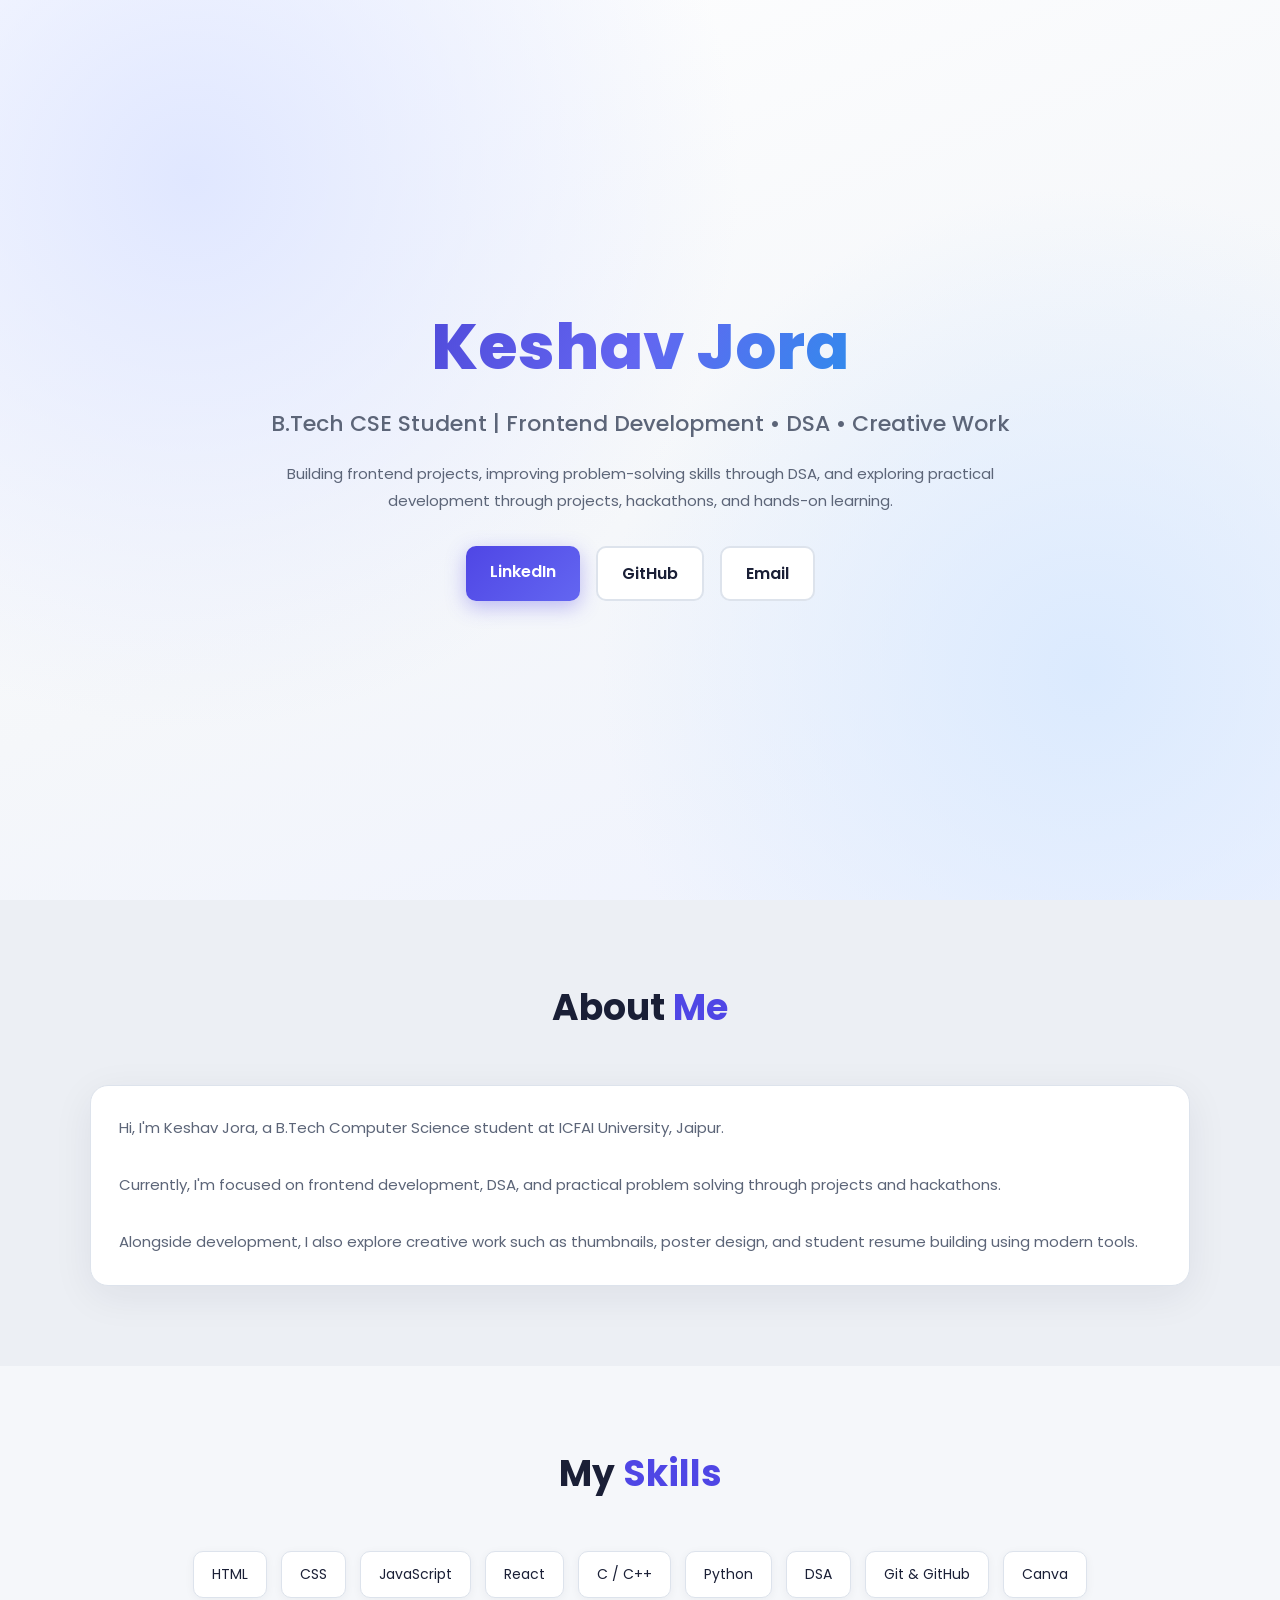
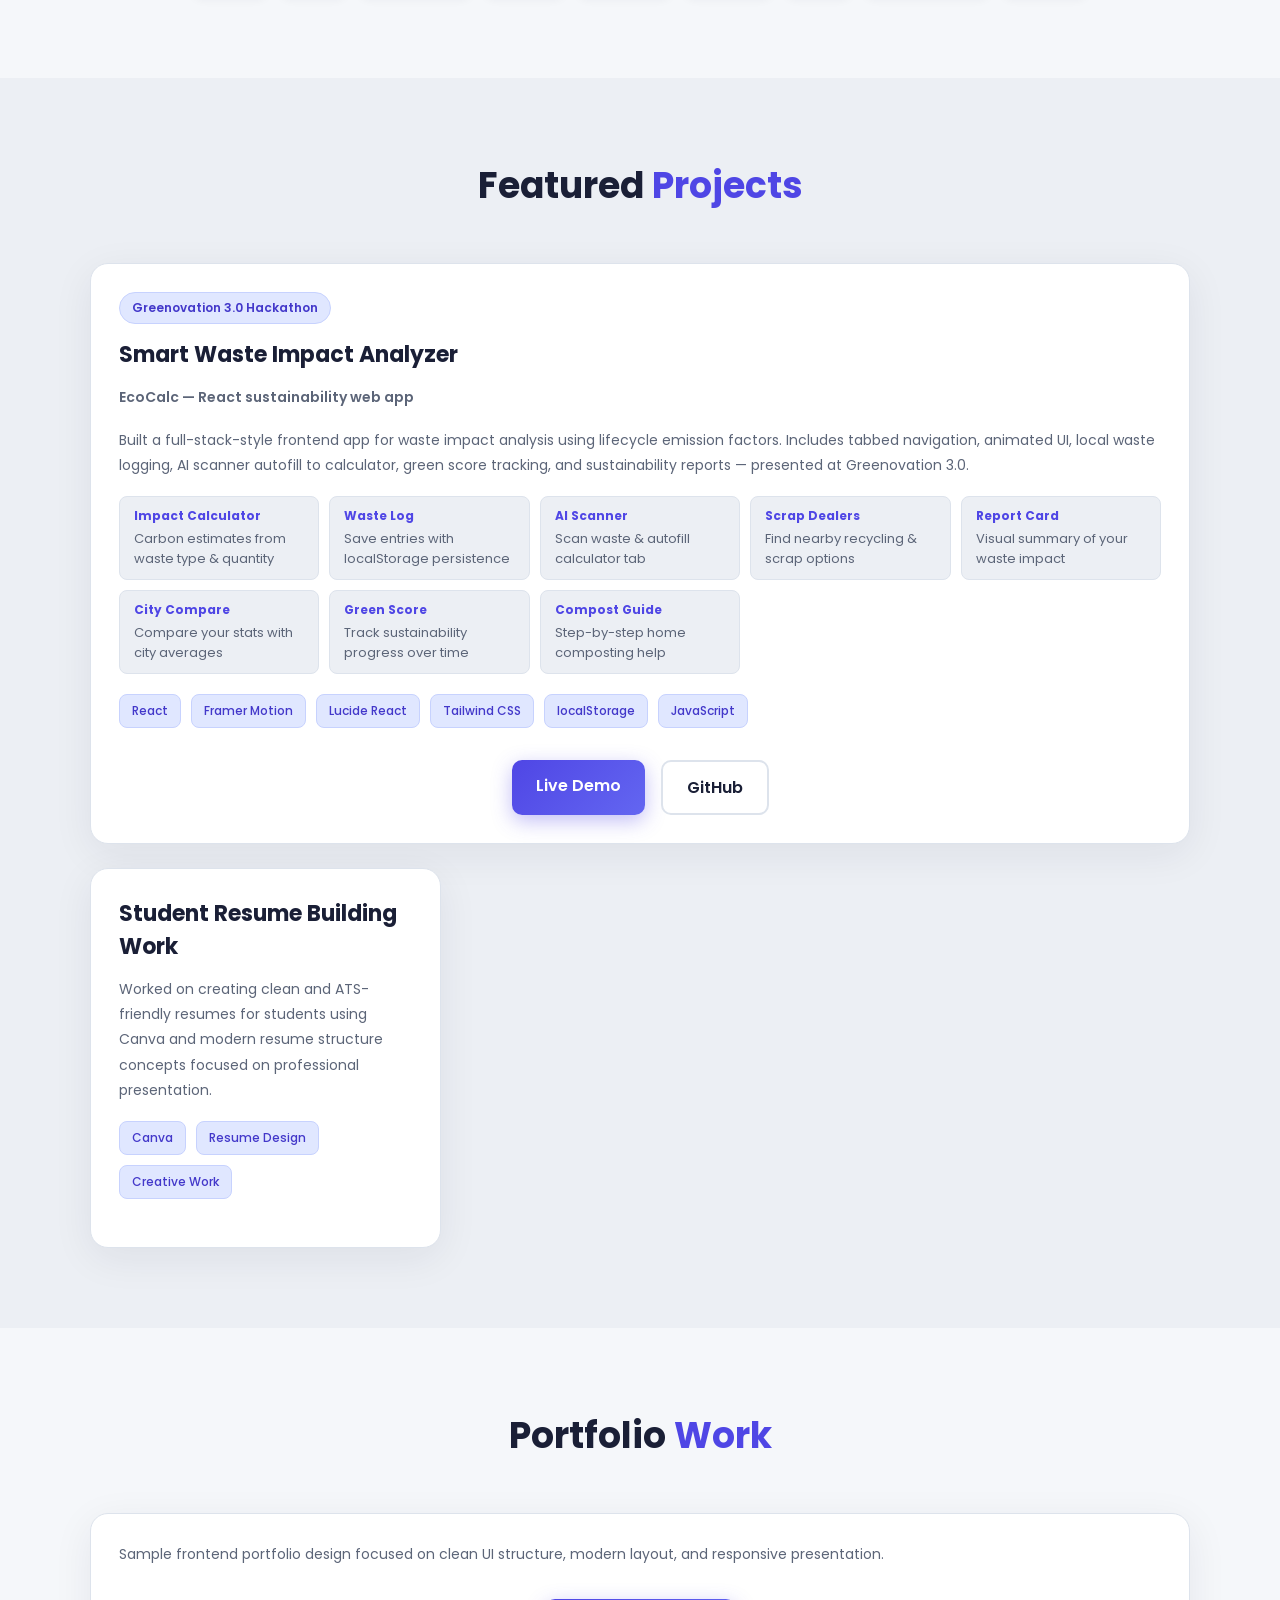
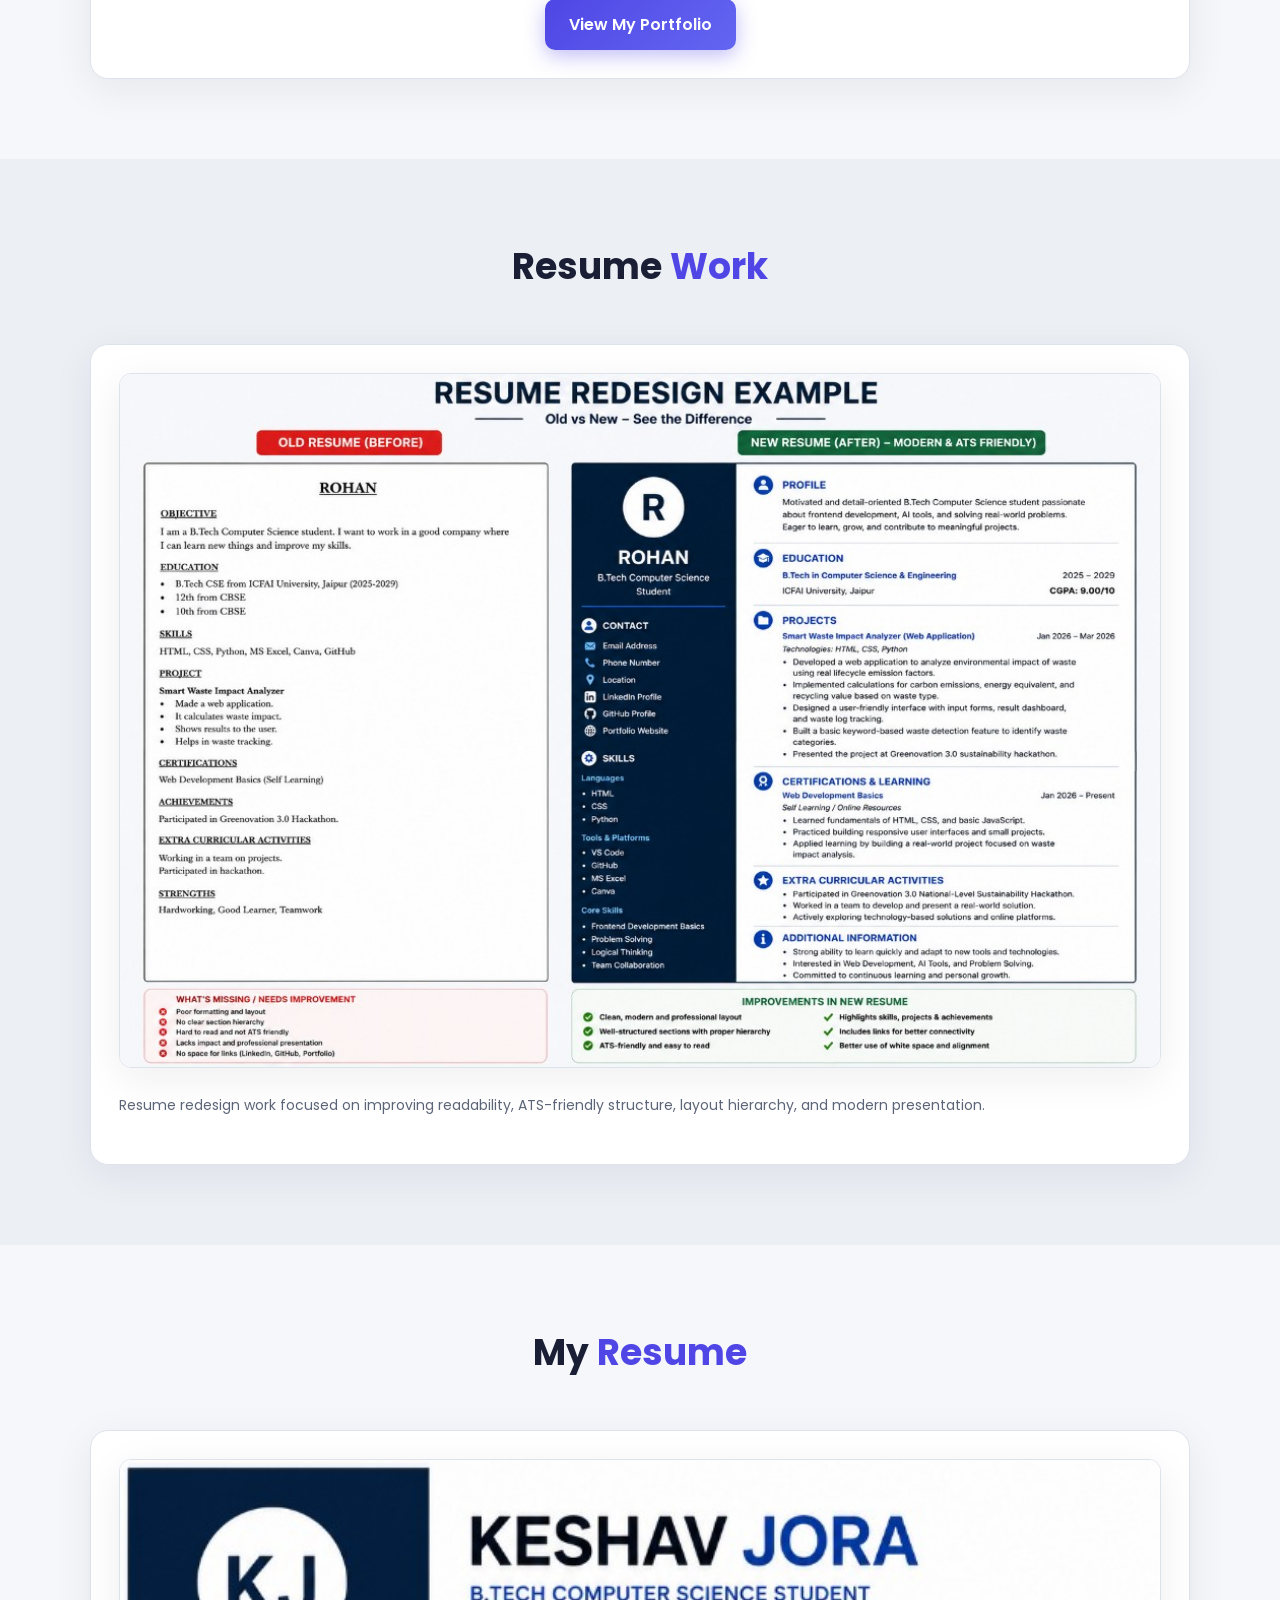
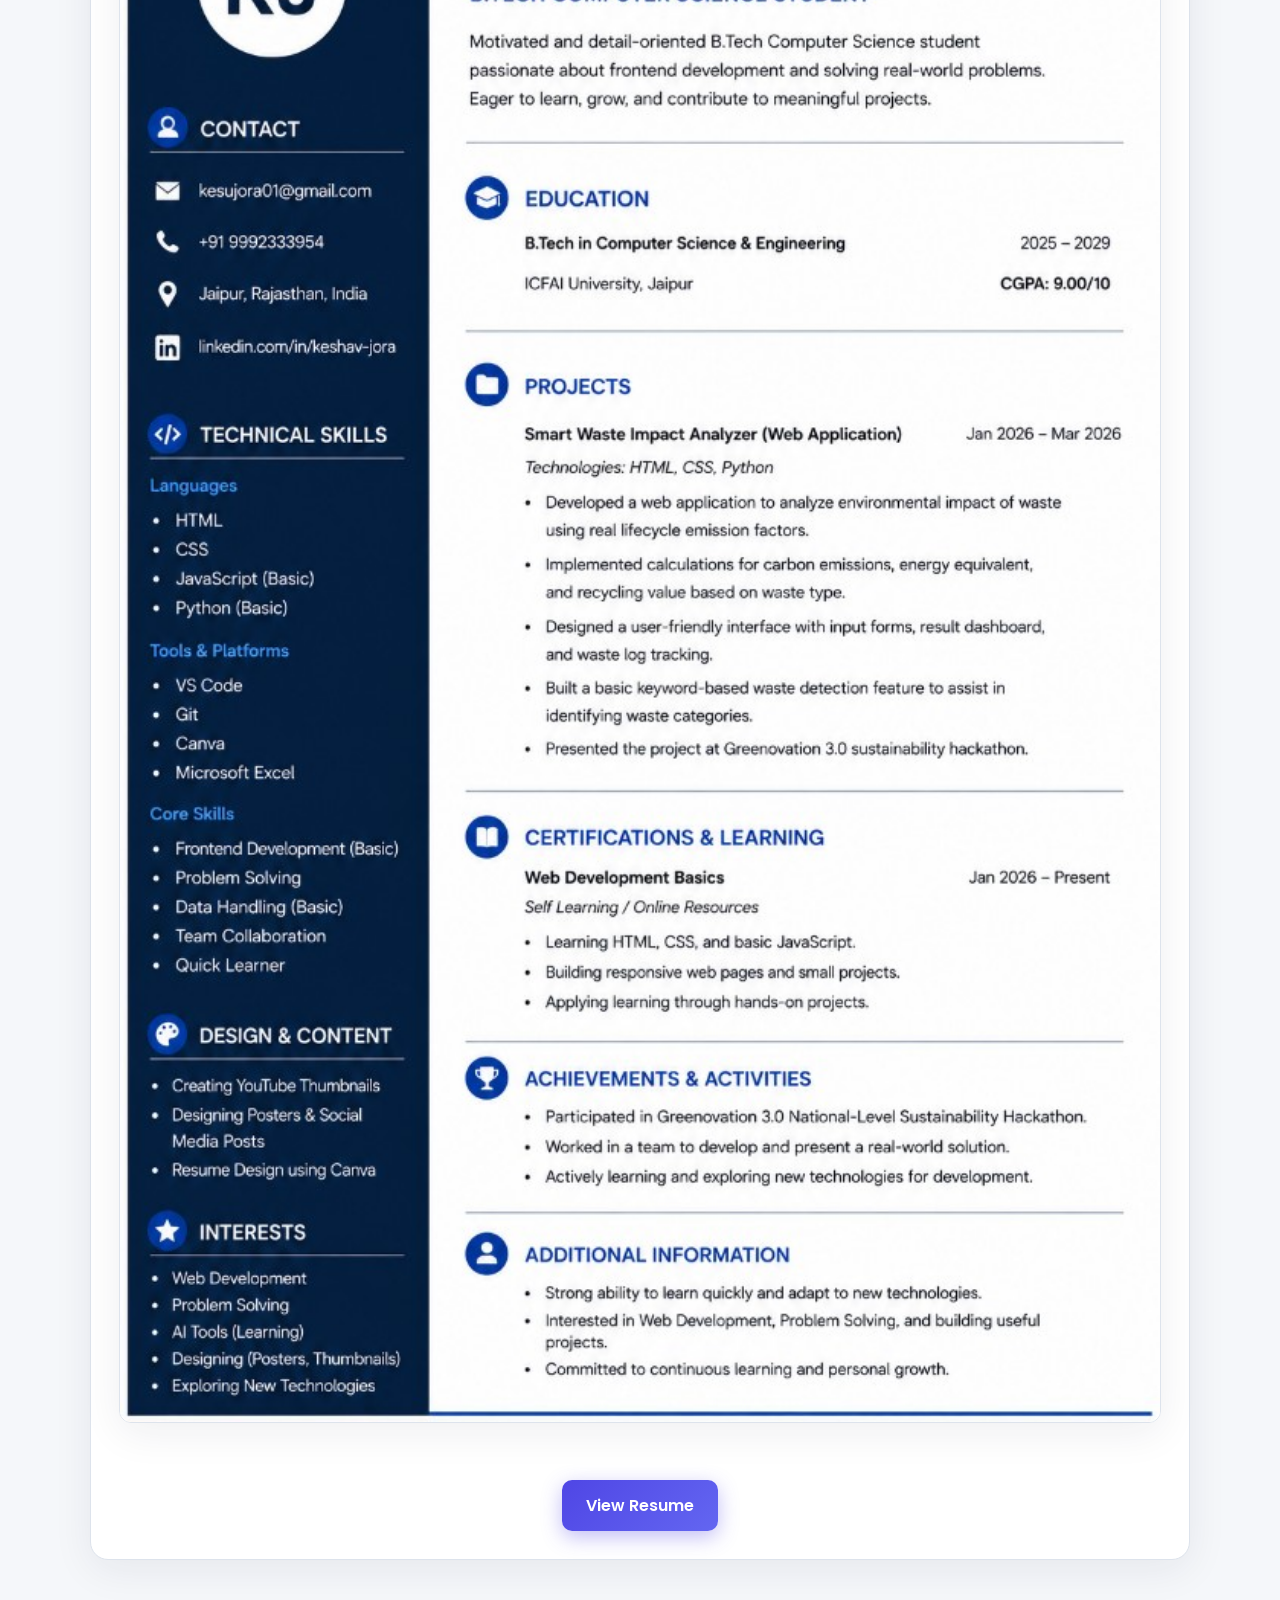
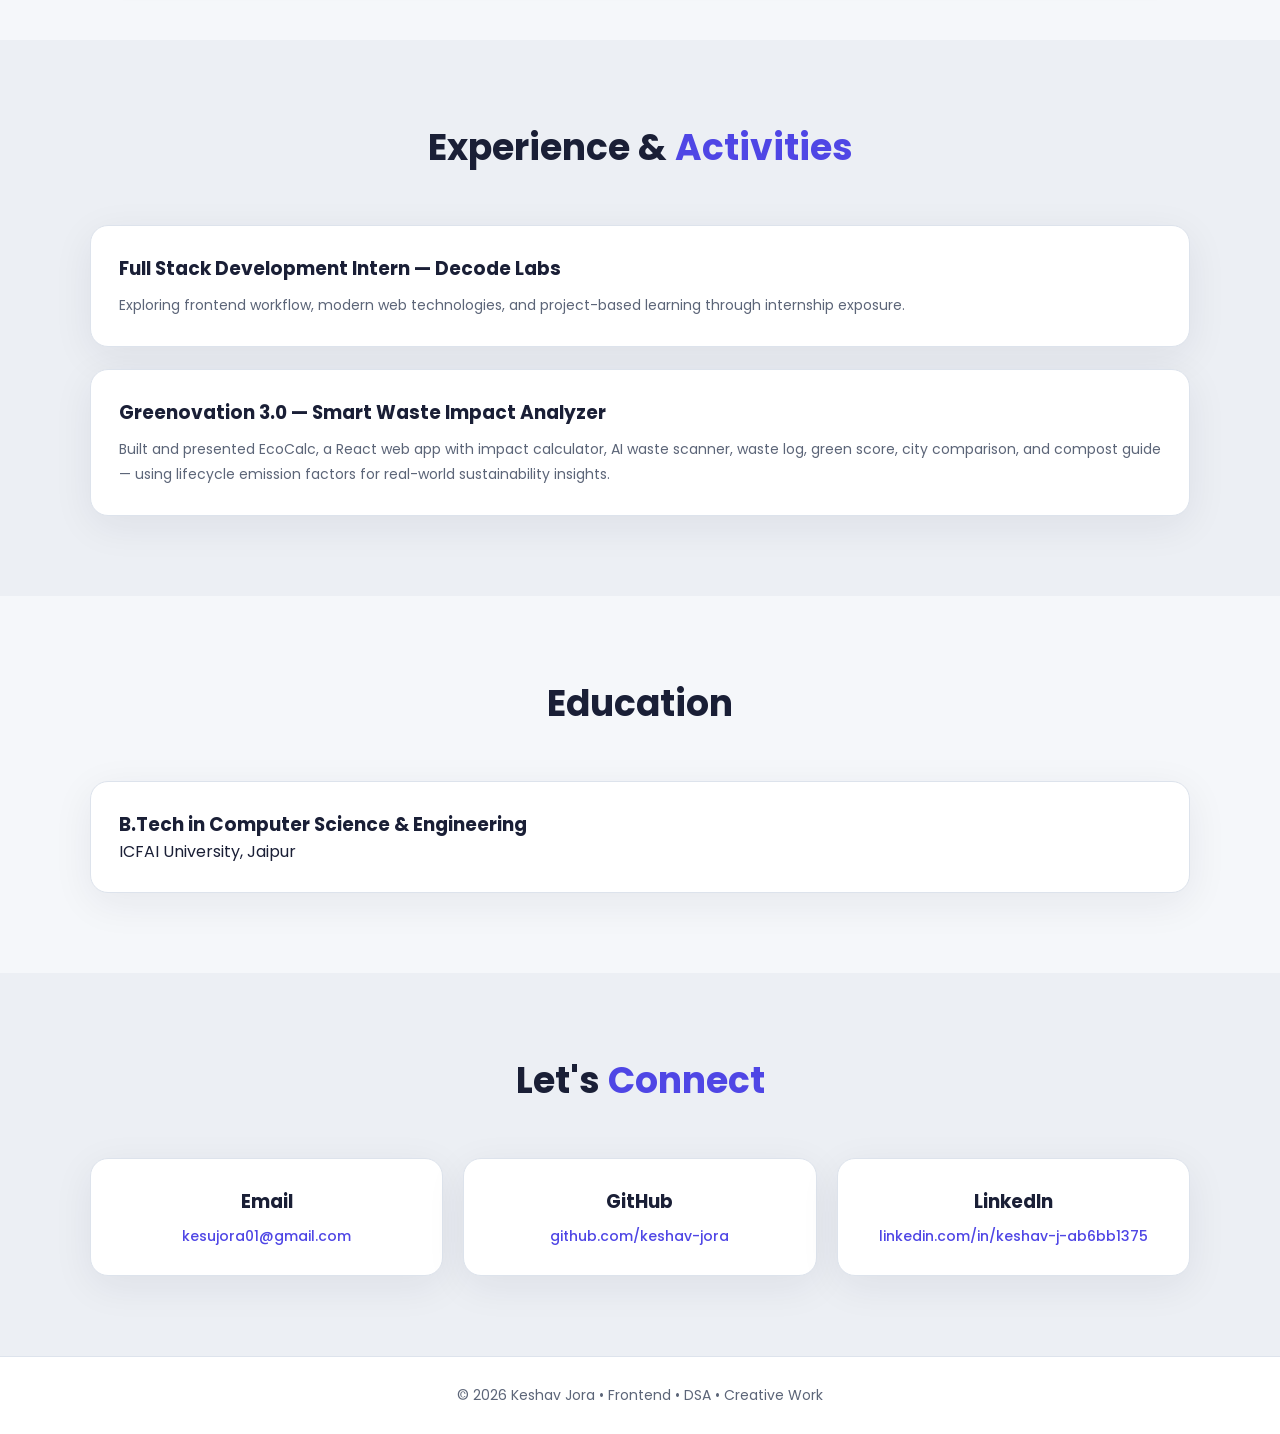
==== index.html @ 4ac7f682 "Rename portfolio.html to index.html" ====
<!DOCTYPE html>
<html lang="en">

<head>
  <meta charset="UTF-8" />
  <meta name="viewport" content="width=device-width, initial-scale=1.0" />

  <title>Keshav Jora | Portfolio</title>

  <link rel="preconnect" href="https://fonts.googleapis.com">
  <link href="https://fonts.googleapis.com/css2?family=Poppins:wght@300;400;500;600;700;800&display=swap"
    rel="stylesheet">

  <style>

    :root{
      --bg:#f5f7fa;
      --bg-alt:#eceff4;
      --white:#ffffff;
      --text:#1a1f36;
      --text-muted:#5c6578;
      --accent:#4f46e5;
      --accent-light:#6366f1;
      --accent-dark:#4338ca;
      --accent-soft:#e0e7ff;
      --highlight:#0ea5e9;
      --border:#dde3ec;
      --shadow:0 10px 40px rgba(26,31,54,0.07);
    }

    *{
      margin:0;
      padding:0;
      box-sizing:border-box;
      scroll-behavior:smooth;
    }

    body{
      font-family:"Poppins",sans-serif;
      background:var(--bg);
      color:var(--text);
      overflow-x:hidden;
    }

    a{
      text-decoration:none;
      color:inherit;
    }

    .container{
      width:90%;
      max-width:1100px;
      margin:auto;
    }

    section{
      padding:80px 0;
    }

    section:not(.hero):nth-of-type(even){
      background:var(--bg-alt);
    }

    .section-title{
      text-align:center;
      font-size:36px;
      margin-bottom:50px;
      font-weight:700;
      color:var(--text);
    }

    .section-title span{
      color:var(--accent);
    }

    /* HERO */

    .hero{
      min-height:100vh;
      display:flex;
      align-items:center;
      justify-content:center;
      text-align:center;
      padding:20px;
      position:relative;
      background:
      radial-gradient(circle at 15% 20%,#e0e7ff 0%,transparent 42%),
      radial-gradient(circle at 85% 75%,#dbeafe 0%,transparent 38%),
      linear-gradient(160deg,#ffffff 0%,#f5f7fa 55%,#eef2ff 100%);
    }

    .hero-content{
      position:relative;
      z-index:1;
    }

    .hero h1{
      font-size:64px;
      font-weight:800;
      margin-bottom:12px;
      background:linear-gradient(120deg,var(--accent-dark),var(--accent-light),var(--highlight));
      -webkit-background-clip:text;
      background-clip:text;
      -webkit-text-fill-color:transparent;
    }

    .hero h2{
      font-size:22px;
      color:var(--text-muted);
      font-weight:500;
      margin-bottom:18px;
      line-height:1.6;
    }

    .hero p{
      max-width:720px;
      margin:auto;
      line-height:1.8;
      color:var(--text-muted);
      font-size:15px;
    }

    /* BUTTONS */

    .buttons{
      margin-top:32px;
      display:flex;
      justify-content:center;
      flex-wrap:wrap;
      gap:16px;
    }

    .btn{
      padding:13px 24px;
      border-radius:10px;
      font-weight:600;
      transition:0.3s;
      display:inline-block;
      cursor:pointer;
      position:relative;
      z-index:2;
    }

    .btn-primary{
      background:linear-gradient(135deg,var(--accent),var(--accent-light));
      color:white;
      box-shadow:0 6px 20px rgba(79,70,229,0.35);
    }

    .btn-primary:hover{
      background:linear-gradient(135deg,var(--accent-dark),var(--accent));
      transform:translateY(-4px);
    }

    .btn-secondary{
      border:2px solid var(--border);
      background:var(--white);
      color:var(--text);
    }

    .btn-secondary:hover{
      border-color:var(--accent);
      color:var(--accent);
      transform:translateY(-4px);
    }

    /* CARD */

    .card{
      background:var(--white);
      border:1px solid var(--border);
      border-radius:18px;
      padding:28px;
      transition:0.3s;
      box-shadow:var(--shadow);
    }

    .card:hover{
      transform:translateY(-5px);
      border-color:var(--accent-soft);
      box-shadow:0 16px 48px rgba(79,70,229,0.12);
    }

    /* ABOUT */

    .about-text{
      line-height:1.9;
      color:var(--text-muted);
      font-size:15px;
    }

    /* SKILLS */

    .skills-grid{
      display:flex;
      flex-wrap:wrap;
      gap:14px;
      justify-content:center;
    }

    .skill{
      background:var(--white);
      padding:12px 18px;
      border-radius:10px;
      font-size:14px;
      transition:0.3s;
      border:1px solid var(--border);
      color:var(--text);
      box-shadow:0 2px 10px rgba(26,31,54,0.05);
    }

    .skill:hover{
      border-color:var(--accent);
      color:var(--accent-dark);
      transform:translateY(-3px);
    }

    /* PROJECTS */

    .projects-grid{
      display:grid;
      grid-template-columns:repeat(auto-fit,minmax(320px,1fr));
      gap:24px;
    }

    .project-card h3{
      font-size:22px;
      margin-bottom:14px;
      color:var(--text);
    }

    .project-card p{
      line-height:1.8;
      color:var(--text-muted);
      font-size:14px;
      margin-bottom:18px;
    }

    .tech-stack{
      display:flex;
      flex-wrap:wrap;
      gap:10px;
      margin-bottom:20px;
    }

    .tech{
      background:var(--accent-soft);
      border:1px solid #c7d2fe;
      color:var(--accent-dark);
      padding:7px 12px;
      border-radius:8px;
      font-size:12px;
      font-weight:500;
    }

    .preview-image{
      width:100%;
      border-radius:12px;
      margin-bottom:18px;
      border:1px solid var(--border);
      box-shadow:var(--shadow);
    }

    .featured-project{
      grid-column:1 / -1;
    }

    .project-badge{
      display:inline-block;
      background:var(--accent-soft);
      color:var(--accent-dark);
      font-size:12px;
      font-weight:600;
      padding:6px 12px;
      border-radius:999px;
      margin-bottom:14px;
      border:1px solid #c7d2fe;
    }

    .project-subtitle{
      color:var(--highlight);
      font-size:14px;
      font-weight:600;
      margin-bottom:12px;
    }

    .feature-list{
      display:grid;
      grid-template-columns:repeat(auto-fit,minmax(200px,1fr));
      gap:10px;
      margin-bottom:20px;
    }

    .feature-item{
      background:var(--bg-alt);
      border:1px solid var(--border);
      padding:10px 14px;
      border-radius:8px;
      font-size:13px;
      color:var(--text-muted);
    }

    .feature-item strong{
      color:var(--accent);
      display:block;
      margin-bottom:4px;
      font-size:12px;
    }

    /* EXPERIENCE */

    .timeline{
      display:grid;
      gap:22px;
    }

    .timeline h3{
      margin-bottom:10px;
      color:var(--text);
    }

    .timeline p{
      color:var(--text-muted);
      line-height:1.8;
      font-size:14px;
    }

    /* CONTACT */

    .contact-grid{
      display:grid;
      grid-template-columns:repeat(auto-fit,minmax(250px,1fr));
      gap:20px;
    }

    .contact-card{
      text-align:center;
      display:block;
      transition:0.3s;
    }

    .contact-card:hover{
      border-color:var(--accent);
    }

    .contact-card h3{
      margin-bottom:10px;
      color:var(--text);
    }

    .contact-card p{
      color:var(--accent);
      font-size:14px;
      font-weight:500;
    }

    /* FOOTER */

    footer{
      text-align:center;
      padding:28px 20px;
      border-top:1px solid var(--border);
      background:var(--white);
      color:var(--text-muted);
      font-size:14px;
    }

    /* RESPONSIVE */

    @media(max-width:768px){

      .hero h1{
        font-size:42px;
      }

      .hero h2{
        font-size:18px;
      }

      .section-title{
        font-size:30px;
      }

    }

  </style>

</head>

<body>

  <!-- HERO -->

  <section class="hero">

    <div class="hero-content">

      <h1>Keshav Jora</h1>

      <h2>
        B.Tech CSE Student | Frontend Development • DSA • Creative Work
      </h2>

      <p>
        Building frontend projects, improving problem-solving skills through DSA,
        and exploring practical development through projects, hackathons, and hands-on learning.
      </p>

      <div class="buttons">

        <a href="https://www.linkedin.com/in/keshav-j-ab6bb1375"
          target="_blank"
          rel="noopener noreferrer"
          class="btn btn-primary">
          LinkedIn
        </a>

        <a href="https://github.com/keshav-jora"
          target="_blank"
          rel="noopener noreferrer"
          class="btn btn-secondary">
          GitHub
        </a>

        <a href="mailto:kesujora01@gmail.com"
          class="btn btn-secondary">
          Email
        </a>

      </div>

    </div>

  </section>

  <!-- ABOUT -->

  <section>

    <div class="container">

      <h2 class="section-title">
        About <span>Me</span>
      </h2>

      <div class="card about-text">

        <p>
          Hi, I'm Keshav Jora, a B.Tech Computer Science student at ICFAI University, Jaipur.
        </p>

        <br>

        <p>
          Currently, I'm focused on frontend development, DSA, and practical problem solving through projects and hackathons.
        </p>

        <br>

        <p>
          Alongside development, I also explore creative work such as thumbnails, poster design,
          and student resume building using modern tools.
        </p>

      </div>

    </div>

  </section>

  <!-- SKILLS -->

  <section>

    <div class="container">

      <h2 class="section-title">
        My <span>Skills</span>
      </h2>

      <div class="skills-grid">

        <div class="skill">HTML</div>
        <div class="skill">CSS</div>
        <div class="skill">JavaScript</div>
        <div class="skill">React</div>
        <div class="skill">C / C++</div>
        <div class="skill">Python</div>
        <div class="skill">DSA</div>
        <div class="skill">Git & GitHub</div>
        <div class="skill">Canva</div>

      </div>

    </div>

  </section>

  <!-- PROJECTS -->

  <section>

    <div class="container">

      <h2 class="section-title">
        Featured <span>Projects</span>
      </h2>

      <div class="projects-grid">

        <div class="card project-card featured-project">

          <span class="project-badge">Greenovation 3.0 Hackathon</span>

          <h3>Smart Waste Impact Analyzer</h3>

          <p class="project-subtitle">EcoCalc — React sustainability web app</p>

          <p>
            Built a full-stack-style frontend app for waste impact analysis using lifecycle emission factors.
            Includes tabbed navigation, animated UI, local waste logging, AI scanner autofill to calculator,
            green score tracking, and sustainability reports — presented at Greenovation 3.0.
          </p>

          <div class="feature-list">

            <div class="feature-item">
              <strong>Impact Calculator</strong>
              Carbon estimates from waste type &amp; quantity
            </div>

            <div class="feature-item">
              <strong>Waste Log</strong>
              Save entries with localStorage persistence
            </div>

            <div class="feature-item">
              <strong>AI Scanner</strong>
              Scan waste &amp; autofill calculator tab
            </div>

            <div class="feature-item">
              <strong>Scrap Dealers</strong>
              Find nearby recycling &amp; scrap options
            </div>

            <div class="feature-item">
              <strong>Report Card</strong>
              Visual summary of your waste impact
            </div>

            <div class="feature-item">
              <strong>City Compare</strong>
              Compare your stats with city averages
            </div>

            <div class="feature-item">
              <strong>Green Score</strong>
              Track sustainability progress over time
            </div>

            <div class="feature-item">
              <strong>Compost Guide</strong>
              Step-by-step home composting help
            </div>

          </div>

          <div class="tech-stack">

            <div class="tech">React</div>
            <div class="tech">Framer Motion</div>
            <div class="tech">Lucide React</div>
            <div class="tech">Tailwind CSS</div>
            <div class="tech">localStorage</div>
            <div class="tech">JavaScript</div>

          </div>

          <div class="buttons">

            <a href="#"
              class="btn btn-primary">
              Live Demo
            </a>

            <a href="https://github.com/keshav-jora"
              target="_blank"
              rel="noopener noreferrer"
              class="btn btn-secondary">
              GitHub
            </a>

          </div>

        </div>

        <div class="card project-card">

          <h3>Student Resume Building Work</h3>

          <p>
            Worked on creating clean and ATS-friendly resumes for students using Canva
            and modern resume structure concepts focused on professional presentation.
          </p>

          <div class="tech-stack">

            <div class="tech">Canva</div>
            <div class="tech">Resume Design</div>
            <div class="tech">Creative Work</div>

          </div>

        </div>

      </div>

    </div>

  </section>

  <!-- PORTFOLIO WORK -->

  <section>

    <div class="container">

      <h2 class="section-title">
        Portfolio <span>Work</span>
      </h2>

      <div class="card project-card">

        <p>
          Sample frontend portfolio design focused on clean UI structure,
          modern layout, and responsive presentation.
        </p>

        <div class="buttons">

          <a href="https://keshav-jora.github.io/portfolio/"
            target="_blank"
            rel="noopener noreferrer"
            class="btn btn-primary">
            View My Portfolio
          </a>

        </div>

      </div>

    </div>

  </section>

  <!-- RESUME WORK -->

  <section>

    <div class="container">

      <h2 class="section-title">
        Resume <span>Work</span>
      </h2>

      <div class="card project-card">

        <img src="resume_11.png"
          alt="Resume redesign sample"
          class="preview-image">

        <p>
          Resume redesign work focused on improving readability,
          ATS-friendly structure, layout hierarchy, and modern presentation.
        </p>

      </div>

    </div>

  </section>

  <!-- MY RESUME -->

  <section>

    <div class="container">

      <h2 class="section-title">
        My <span>Resume</span>
      </h2>

      <div class="card project-card">

        <img src="resume_52.png"
          alt="Keshav Jora Resume"
          class="preview-image">

        <div class="buttons">

          <a href="resume_52.png"
            target="_blank"
            rel="noopener noreferrer"
            class="btn btn-primary">
            View Resume
          </a>

        </div>

      </div>

    </div>

  </section>

  <!-- EXPERIENCE -->

  <section>

    <div class="container">

      <h2 class="section-title">
        Experience & <span>Activities</span>
      </h2>

      <div class="timeline">

        <div class="card">

          <h3>Full Stack Development Intern — Decode Labs</h3>

          <p>
            Exploring frontend workflow, modern web technologies,
            and project-based learning through internship exposure.
          </p>

        </div>

        <div class="card">

          <h3>Greenovation 3.0 — Smart Waste Impact Analyzer</h3>

          <p>
            Built and presented EcoCalc, a React web app with impact calculator, AI waste scanner,
            waste log, green score, city comparison, and compost guide — using lifecycle emission factors
            for real-world sustainability insights.
          </p>

        </div>

      </div>

    </div>

  </section>

  <!-- EDUCATION -->

  <section>

    <div class="container">

      <h2 class="section-title">
        Education
      </h2>

      <div class="card">

        <h3>B.Tech in Computer Science & Engineering</h3>

        <p>
          ICFAI University, Jaipur
        </p>

      </div>

    </div>

  </section>

  <!-- CONTACT -->

  <section>

    <div class="container">

      <h2 class="section-title">
        Let's <span>Connect</span>
      </h2>

      <div class="contact-grid">

        <a href="mailto:kesujora01@gmail.com"
          class="card contact-card">

          <h3>Email</h3>

          <p>
            kesujora01@gmail.com
          </p>

        </a>

        <a href="https://github.com/keshav-jora"
          target="_blank"
          rel="noopener noreferrer"
          class="card contact-card">

          <h3>GitHub</h3>

          <p>
            github.com/keshav-jora
          </p>

        </a>

        <a href="https://www.linkedin.com/in/keshav-j-ab6bb1375"
          target="_blank"
          rel="noopener noreferrer"
          class="card contact-card">

          <h3>LinkedIn</h3>

          <p>
            linkedin.com/in/keshav-j-ab6bb1375
          </p>

        </a>

      </div>

    </div>

  </section>

  <!-- FOOTER -->

  <footer>
    © 2026 Keshav Jora • Frontend • DSA • Creative Work
  </footer>

</body>

</html>
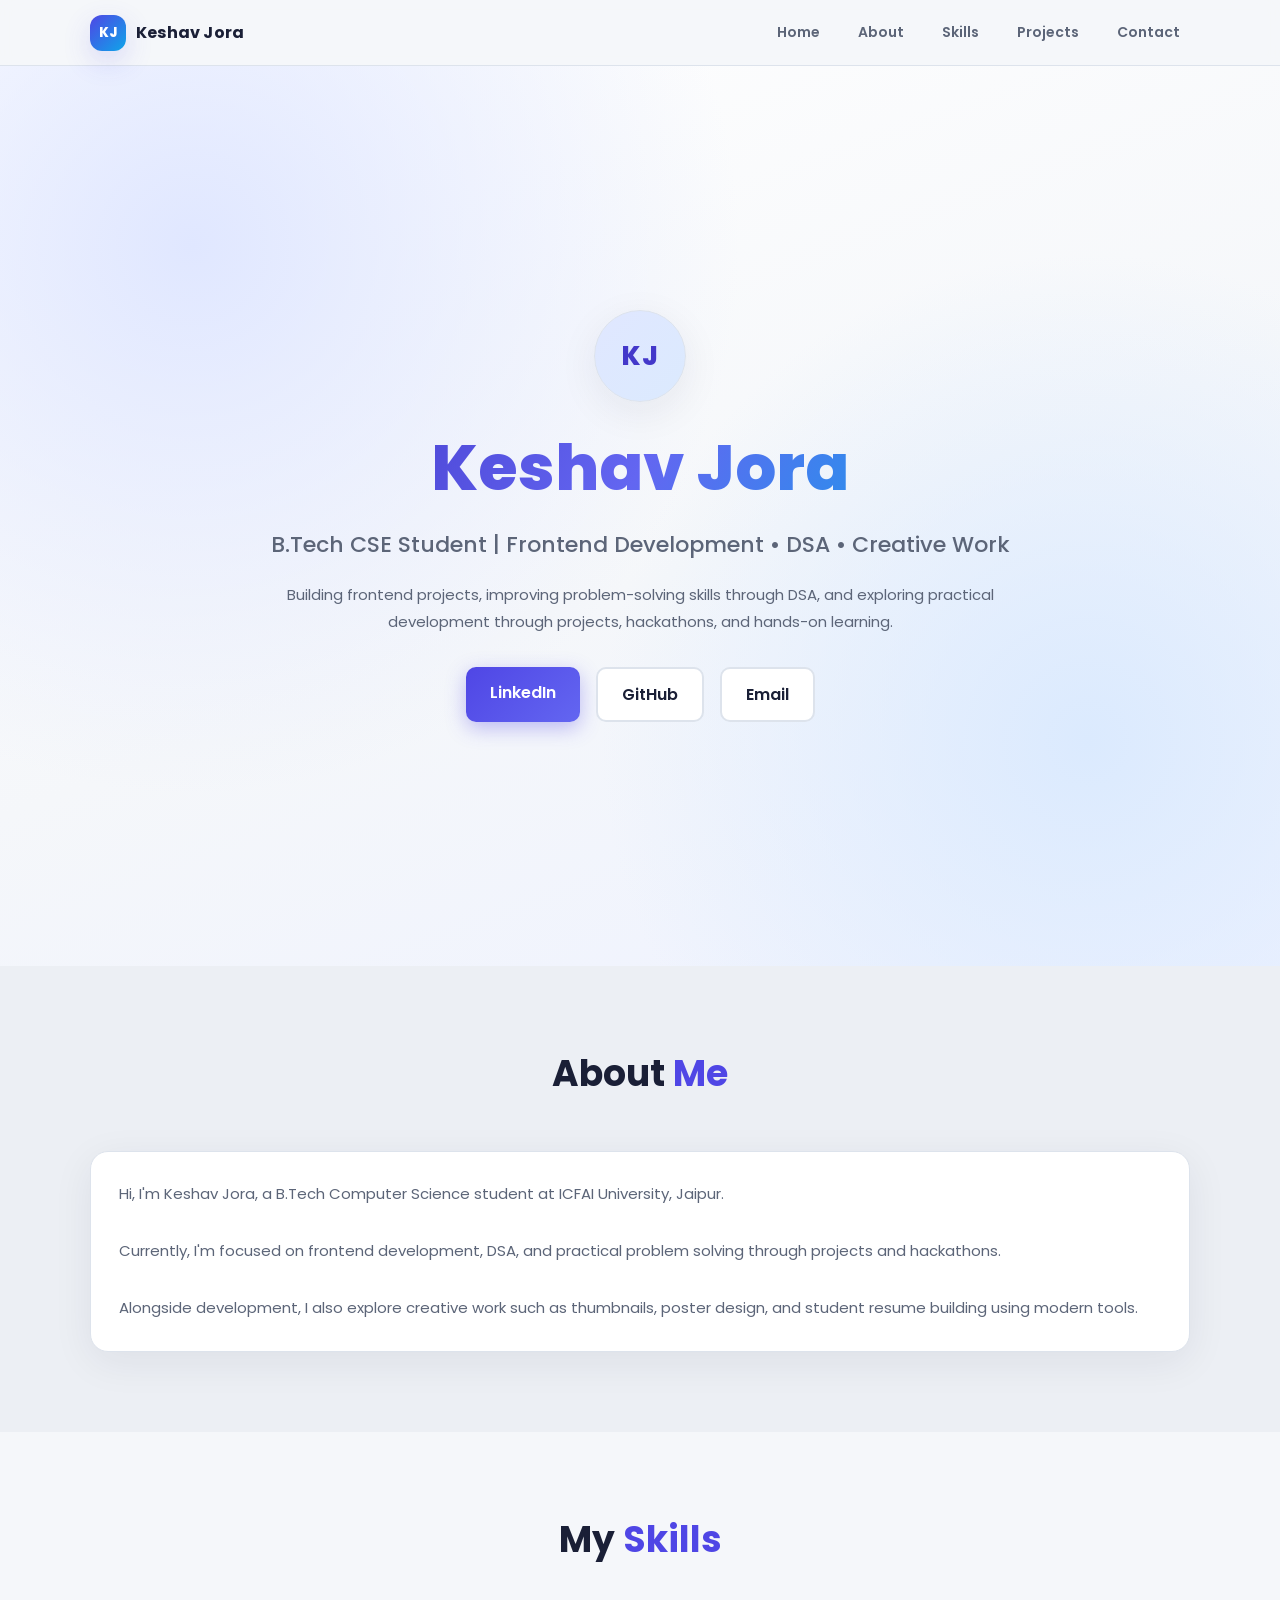
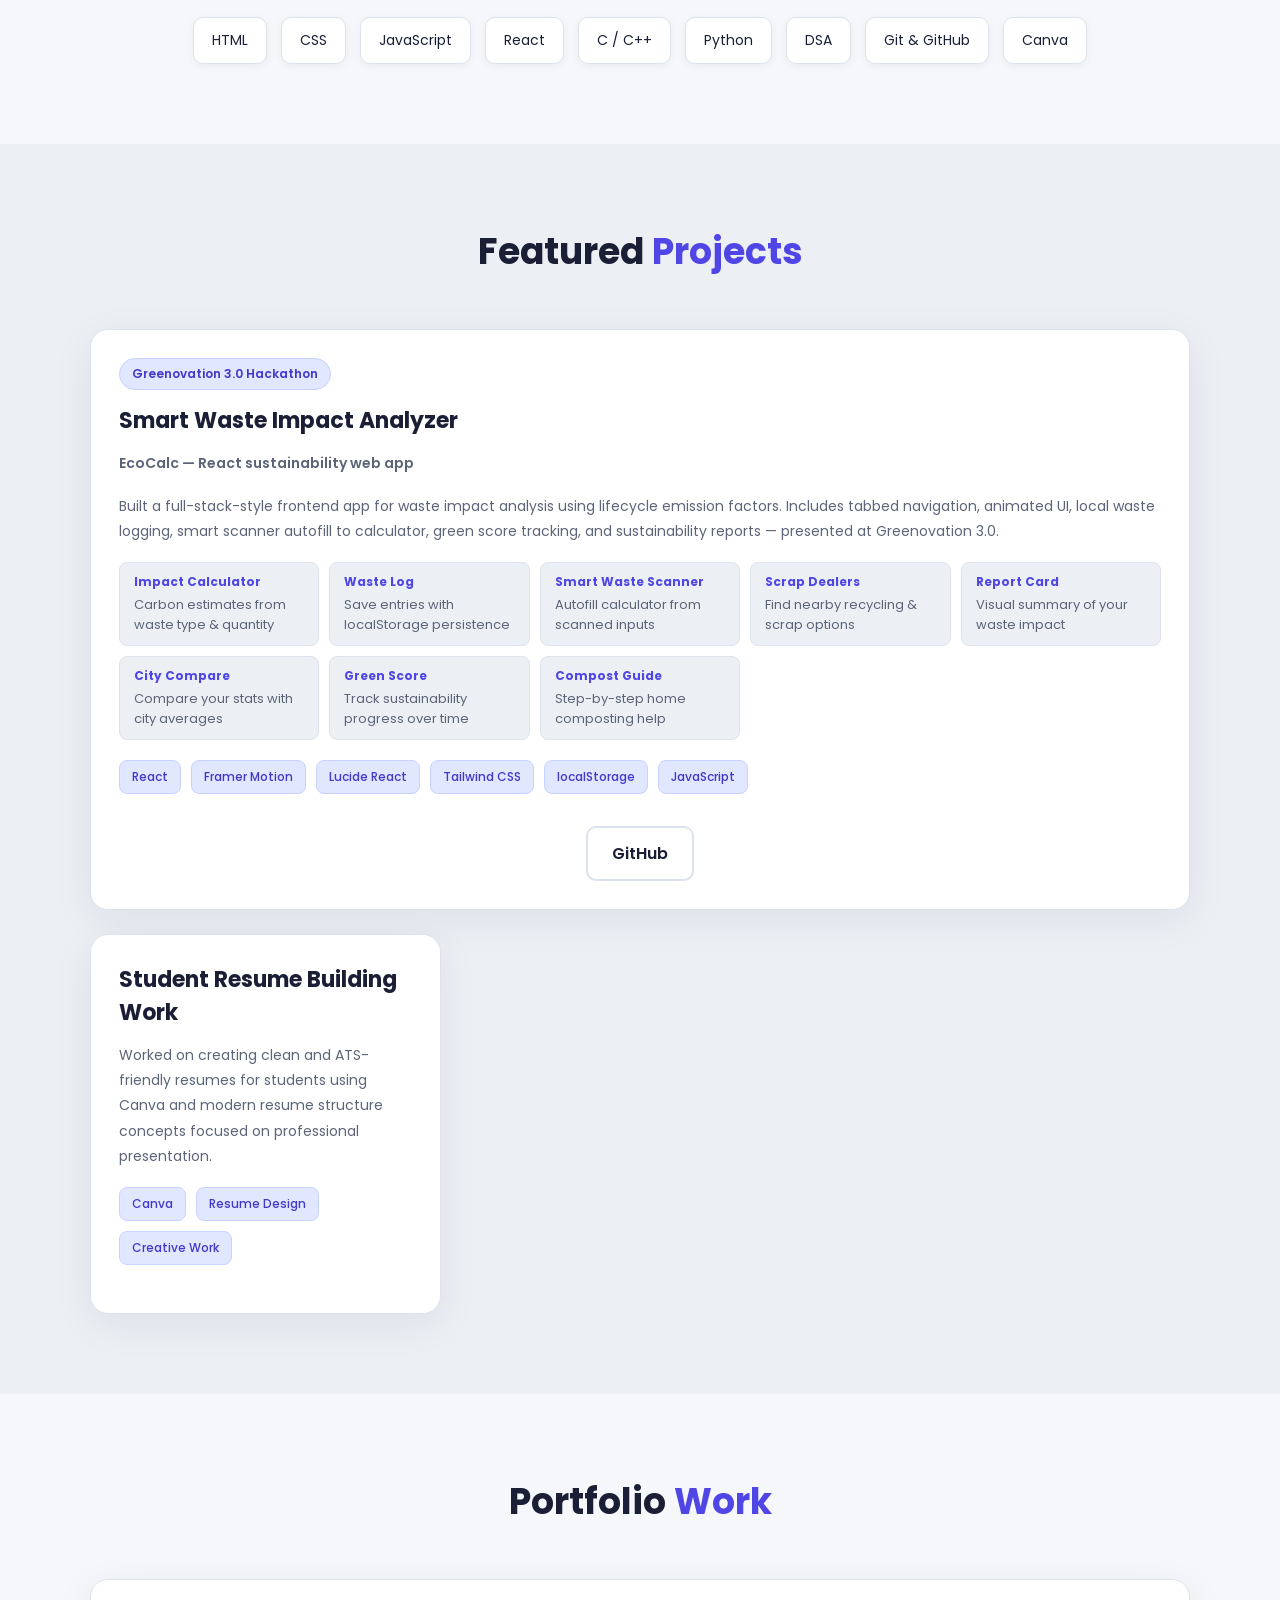
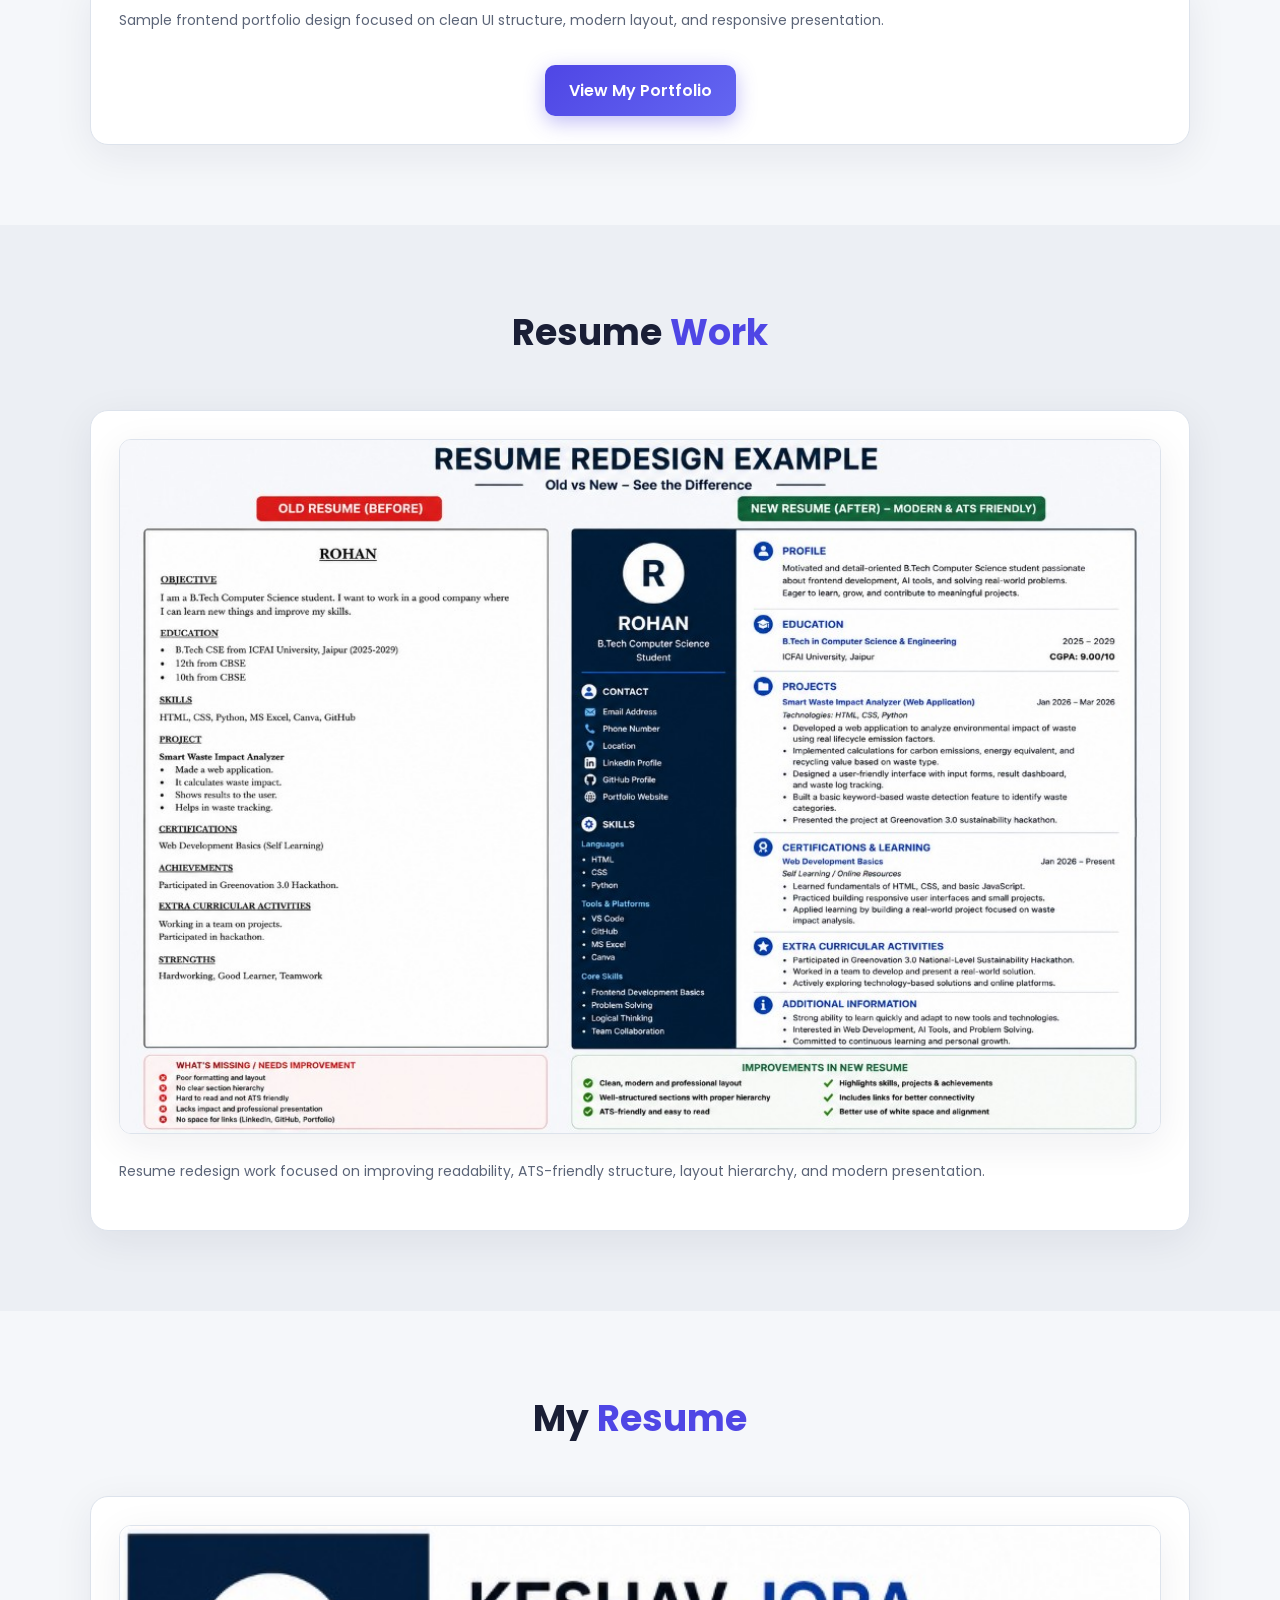
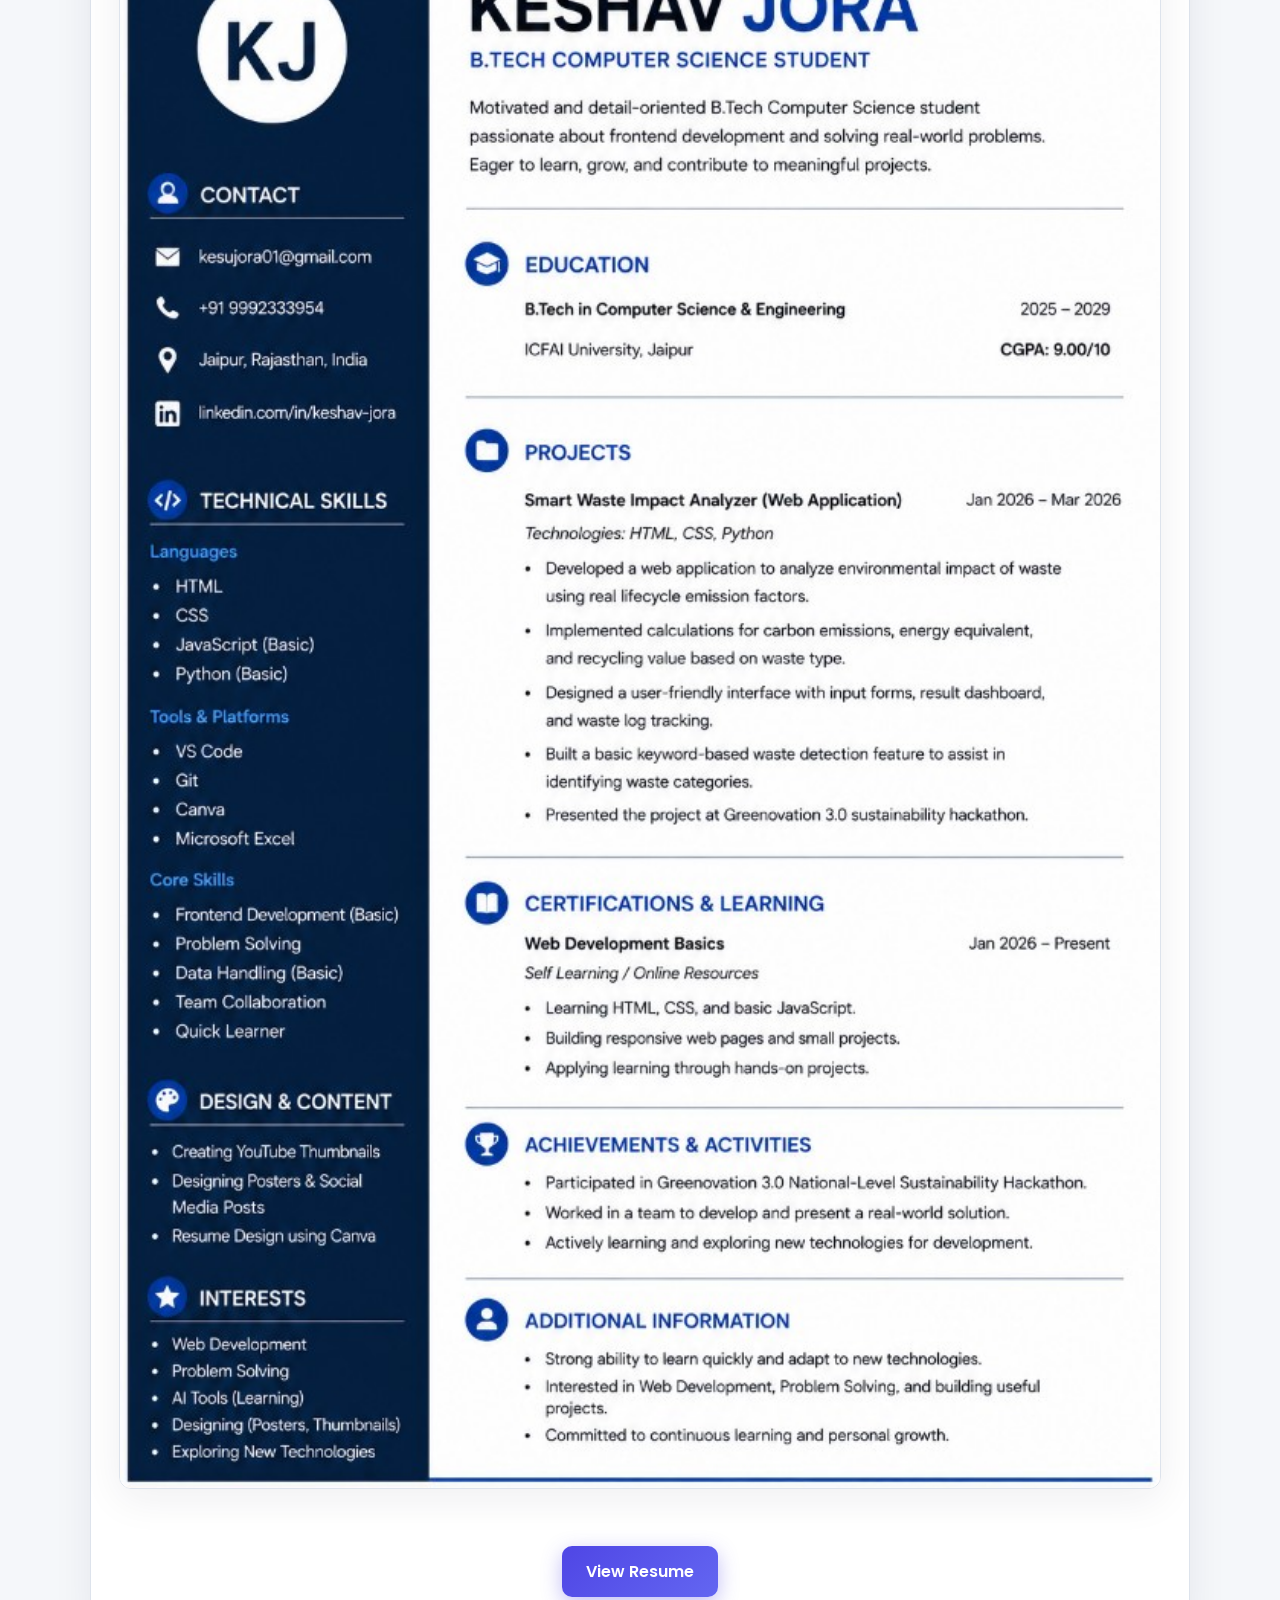
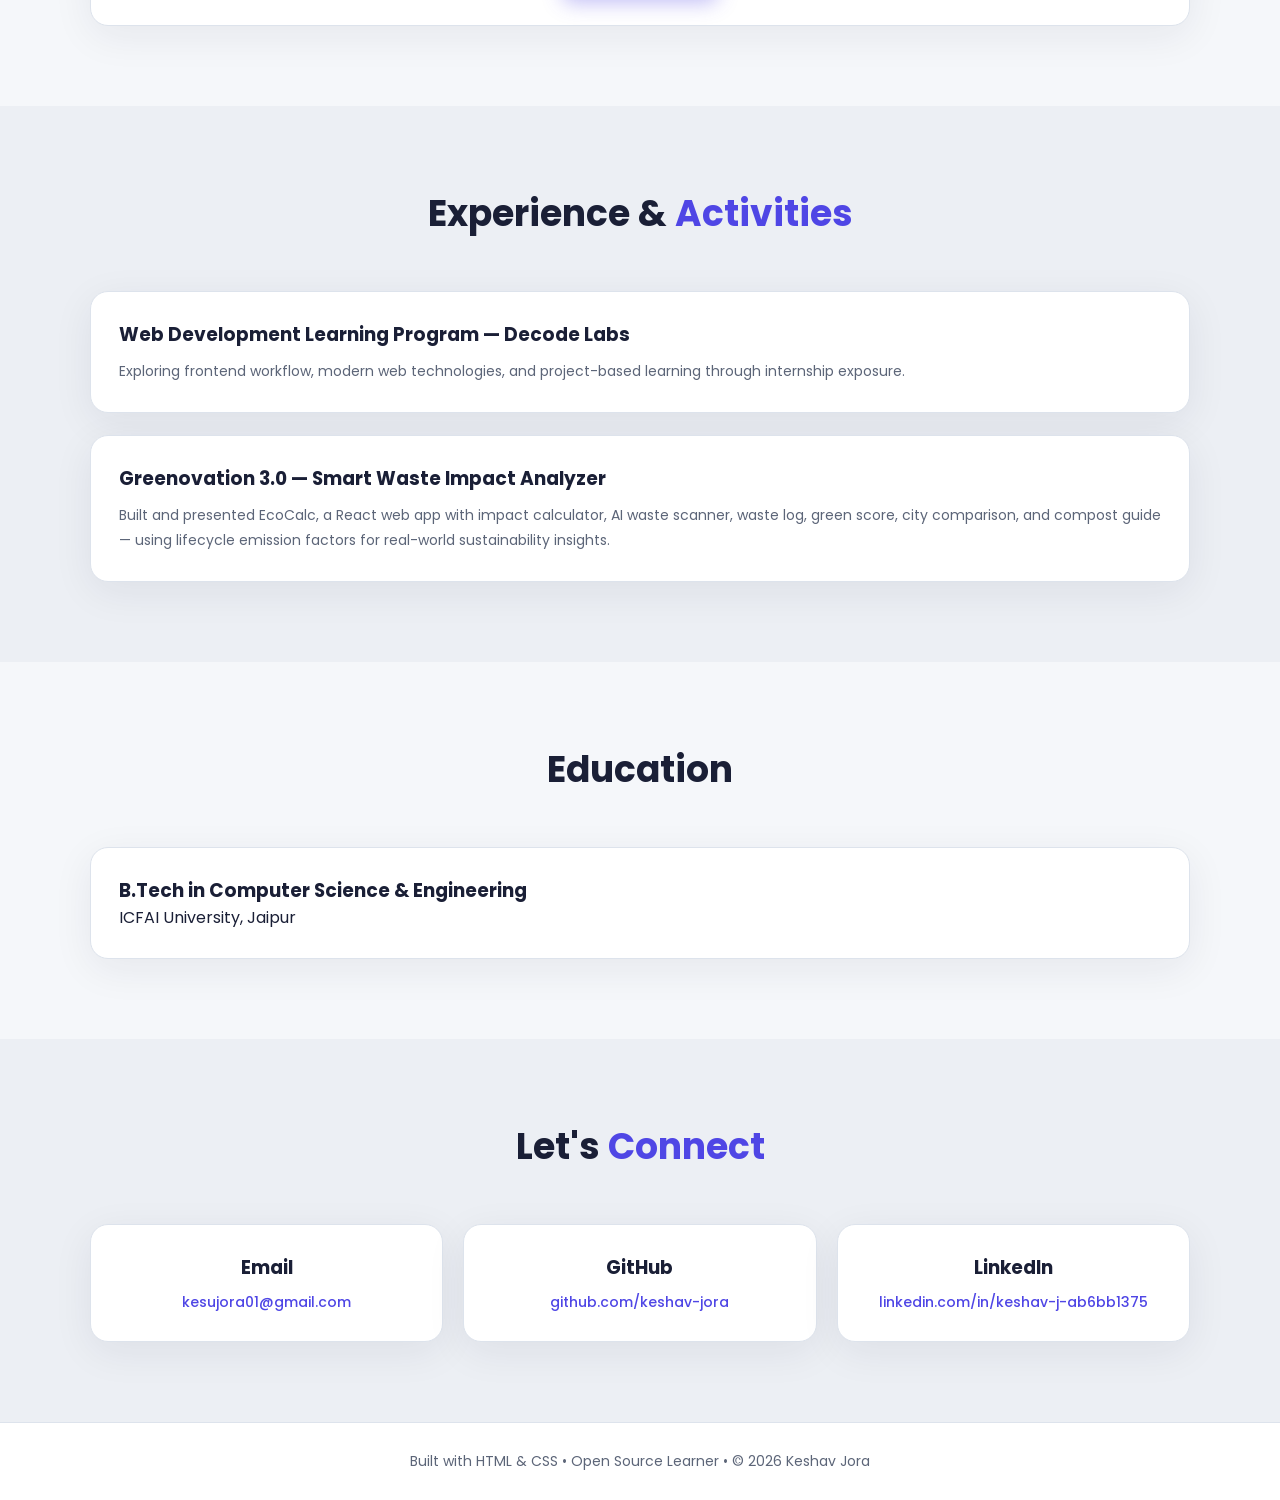
==== commit bb5a147c: "Update index.html" ====
--- a/index.html
+++ b/index.html
@@ -47,6 +47,73 @@
       color:inherit;
     }
 
+    /* Top navigation */
+    .top-nav{
+      position:sticky;
+      top:0;
+      z-index:50;
+      background:rgba(245,247,250,0.86);
+      backdrop-filter:blur(10px);
+      border-bottom:1px solid var(--border);
+    }
+
+    .nav-inner{
+      width:90%;
+      max-width:1100px;
+      margin:auto;
+      padding:14px 0;
+      display:flex;
+      align-items:center;
+      justify-content:space-between;
+      gap:16px;
+    }
+
+    .brand{
+      display:flex;
+      align-items:center;
+      gap:10px;
+      font-weight:700;
+      letter-spacing:0.2px;
+      color:var(--text);
+      flex-shrink:0;
+    }
+
+    .brand-badge{
+      width:36px;
+      height:36px;
+      border-radius:12px;
+      display:grid;
+      place-items:center;
+      background:linear-gradient(135deg,var(--accent),var(--highlight));
+      color:white;
+      box-shadow:0 10px 28px rgba(79,70,229,0.18);
+      font-size:13px;
+      font-weight:800;
+    }
+
+    .nav-links{
+      display:flex;
+      align-items:center;
+      gap:18px;
+      flex-wrap:wrap;
+      justify-content:flex-end;
+    }
+
+    .nav-links a{
+      font-size:14px;
+      color:var(--text-muted);
+      font-weight:600;
+      padding:8px 10px;
+      border-radius:10px;
+      transition:0.2s;
+    }
+
+    .nav-links a:hover{
+      background:var(--white);
+      color:var(--accent-dark);
+      box-shadow:0 10px 24px rgba(26,31,54,0.06);
+    }
+
     .container{
       width:90%;
       max-width:1100px;
@@ -59,6 +126,11 @@
 
     section:not(.hero):nth-of-type(even){
       background:var(--bg-alt);
+    }
+
+    /* avoid navbar covering anchor jumps */
+    section{
+      scroll-margin-top:90px;
     }
 
     .section-title{
@@ -94,6 +166,22 @@
       z-index:1;
     }
 
+    .hero-avatar{
+      width:92px;
+      height:92px;
+      margin:0 auto 18px;
+      border-radius:999px;
+      background:linear-gradient(135deg,var(--accent-soft),#dbeafe);
+      border:1px solid var(--border);
+      display:grid;
+      place-items:center;
+      box-shadow:var(--shadow);
+      color:var(--accent-dark);
+      font-weight:800;
+      font-size:26px;
+      letter-spacing:0.5px;
+    }
+
     .hero h1{
       font-size:64px;
       font-weight:800;
@@ -369,6 +457,19 @@
 
     @media(max-width:768px){
 
+      .nav-inner{
+        padding:12px 0;
+      }
+
+      .nav-links{
+        gap:8px;
+      }
+
+      .nav-links a{
+        font-size:13px;
+        padding:7px 9px;
+      }
+
       .hero h1{
         font-size:42px;
       }
@@ -389,11 +490,34 @@
 
 <body>
 
+  <!-- NAVBAR -->
+
+  <header class="top-nav">
+    <div class="nav-inner">
+      <a class="brand" href="#home">
+        <span class="brand-badge">KJ</span>
+        <span>Keshav Jora</span>
+      </a>
+
+      <nav class="nav-links" aria-label="Primary">
+        <a href="#home">Home</a>
+        <a href="#about">About</a>
+        <a href="#skills">Skills</a>
+        <a href="#projects">Projects</a>
+        <a href="#contact">Contact</a>
+      </nav>
+    </div>
+  </header>
+
   <!-- HERO -->
 
-  <section class="hero">
+  <section class="hero" id="home">
 
     <div class="hero-content">
+
+      <div class="hero-avatar" aria-label="Profile avatar">
+        KJ
+      </div>
 
       <h1>Keshav Jora</h1>
 
@@ -435,7 +559,7 @@
 
   <!-- ABOUT -->
 
-  <section>
+  <section id="about">
 
     <div class="container">
 
@@ -470,7 +594,7 @@
 
   <!-- SKILLS -->
 
-  <section>
+  <section id="skills">
 
     <div class="container">
 
@@ -498,7 +622,7 @@
 
   <!-- PROJECTS -->
 
-  <section>
+  <section id="projects">
 
     <div class="container">
 
@@ -518,7 +642,7 @@
 
           <p>
             Built a full-stack-style frontend app for waste impact analysis using lifecycle emission factors.
-            Includes tabbed navigation, animated UI, local waste logging, AI scanner autofill to calculator,
+            Includes tabbed navigation, animated UI, local waste logging, smart scanner autofill to calculator,
             green score tracking, and sustainability reports — presented at Greenovation 3.0.
           </p>
 
@@ -535,8 +659,8 @@
             </div>
 
             <div class="feature-item">
-              <strong>AI Scanner</strong>
-              Scan waste &amp; autofill calculator tab
+              <strong>Smart Waste Scanner</strong>
+              Autofill calculator from scanned inputs
             </div>
 
             <div class="feature-item">
@@ -579,11 +703,6 @@
 
           <div class="buttons">
 
-            <a href="#"
-              class="btn btn-primary">
-              Live Demo
-            </a>
-
             <a href="https://github.com/keshav-jora"
               target="_blank"
               rel="noopener noreferrer"
@@ -728,7 +847,7 @@
 
         <div class="card">
 
-          <h3>Full Stack Development Intern — Decode Labs</h3>
+          <h3>Web Development Learning Program — Decode Labs</h3>
 
           <p>
             Exploring frontend workflow, modern web technologies,
@@ -781,7 +900,7 @@
 
   <!-- CONTACT -->
 
-  <section>
+  <section id="contact">
 
     <div class="container">
 
@@ -837,7 +956,7 @@
   <!-- FOOTER -->
 
   <footer>
-    © 2026 Keshav Jora • Frontend • DSA • Creative Work
+    Built with HTML &amp; CSS • Open Source Learner • © 2026 Keshav Jora
   </footer>
 
 </body>
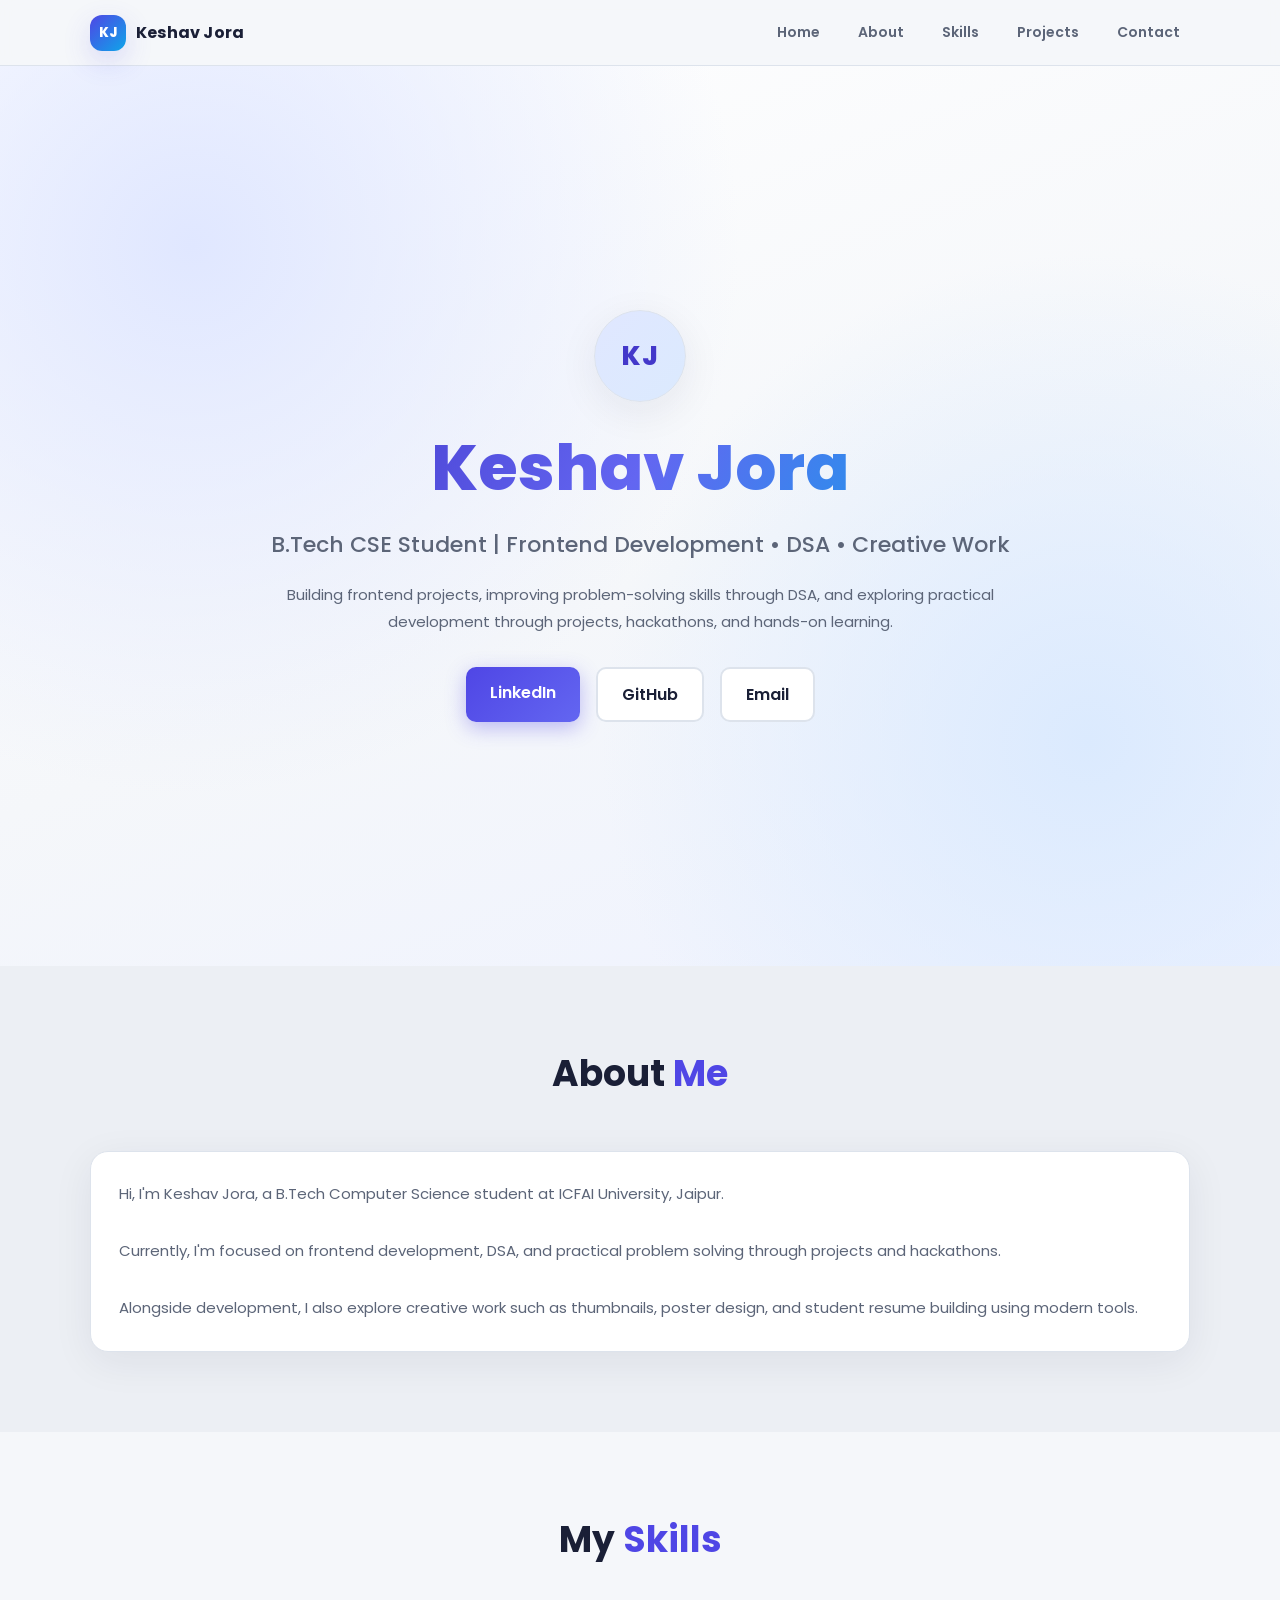
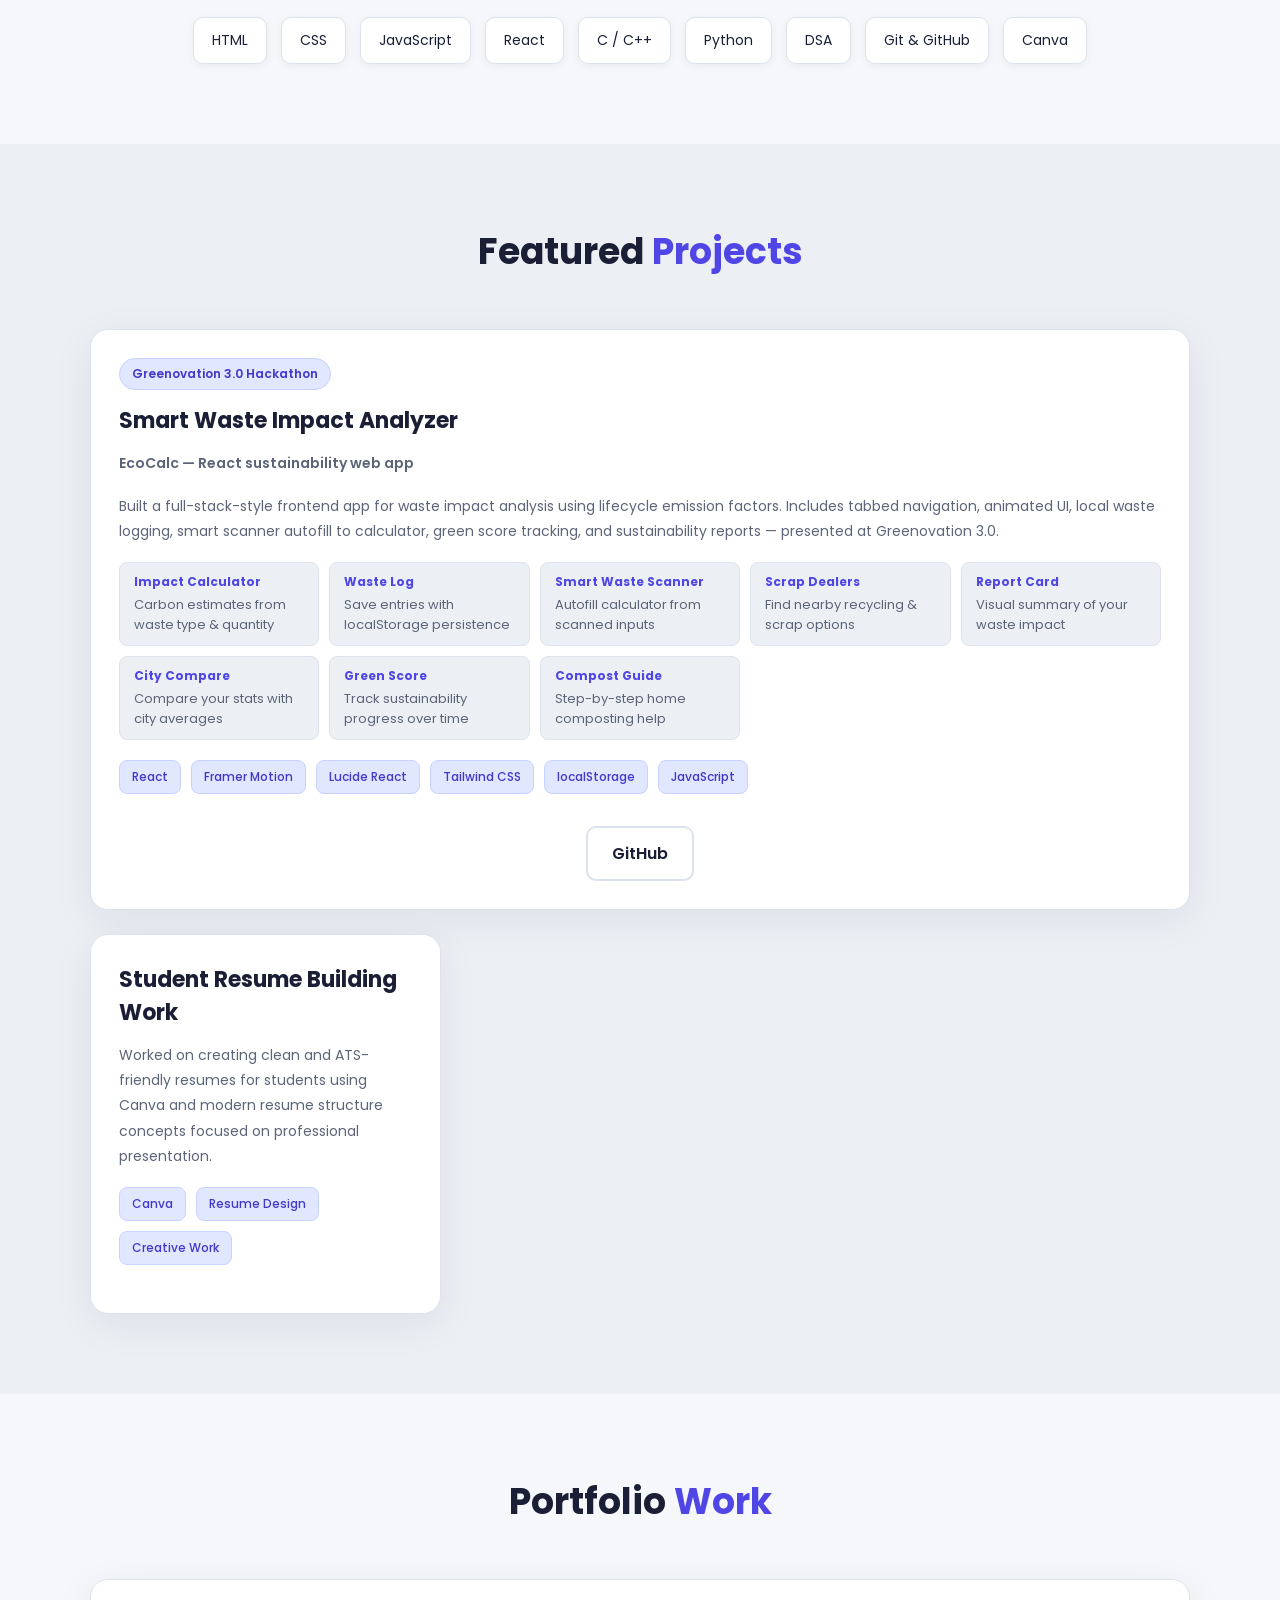
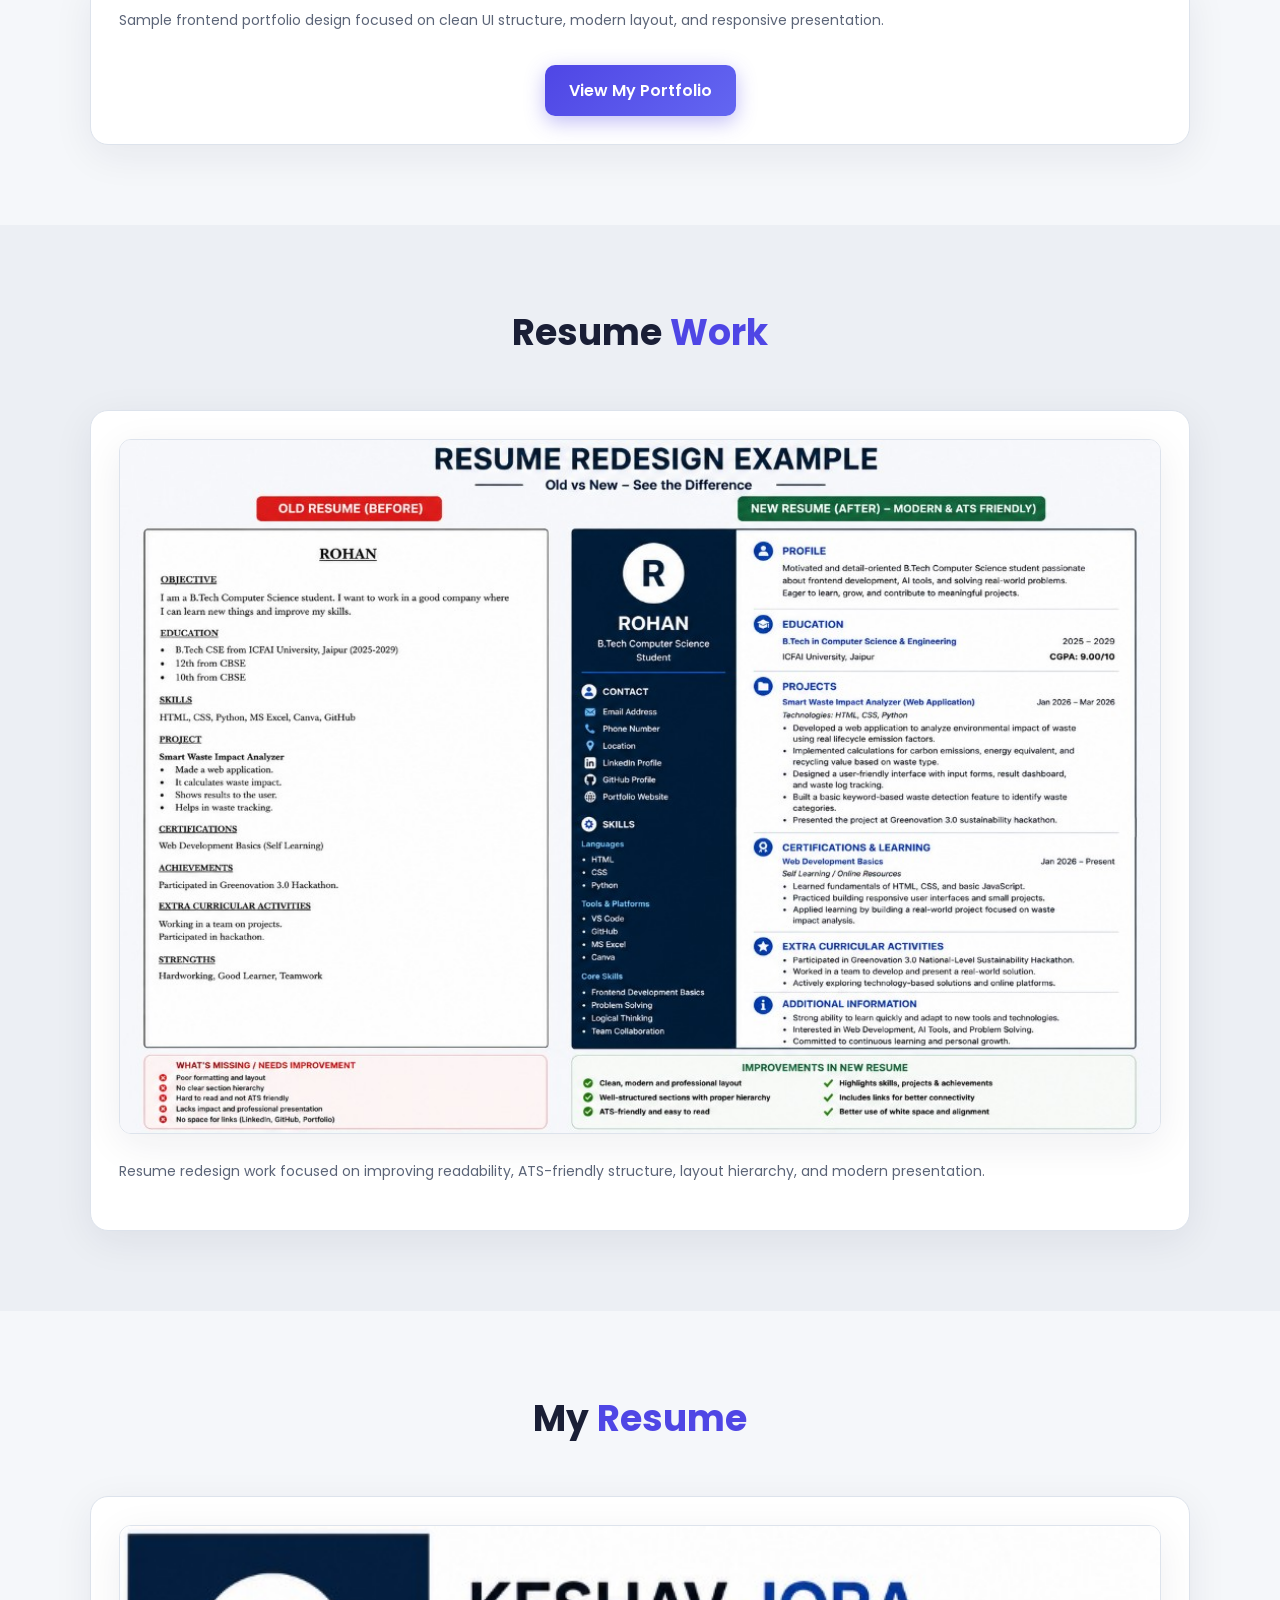
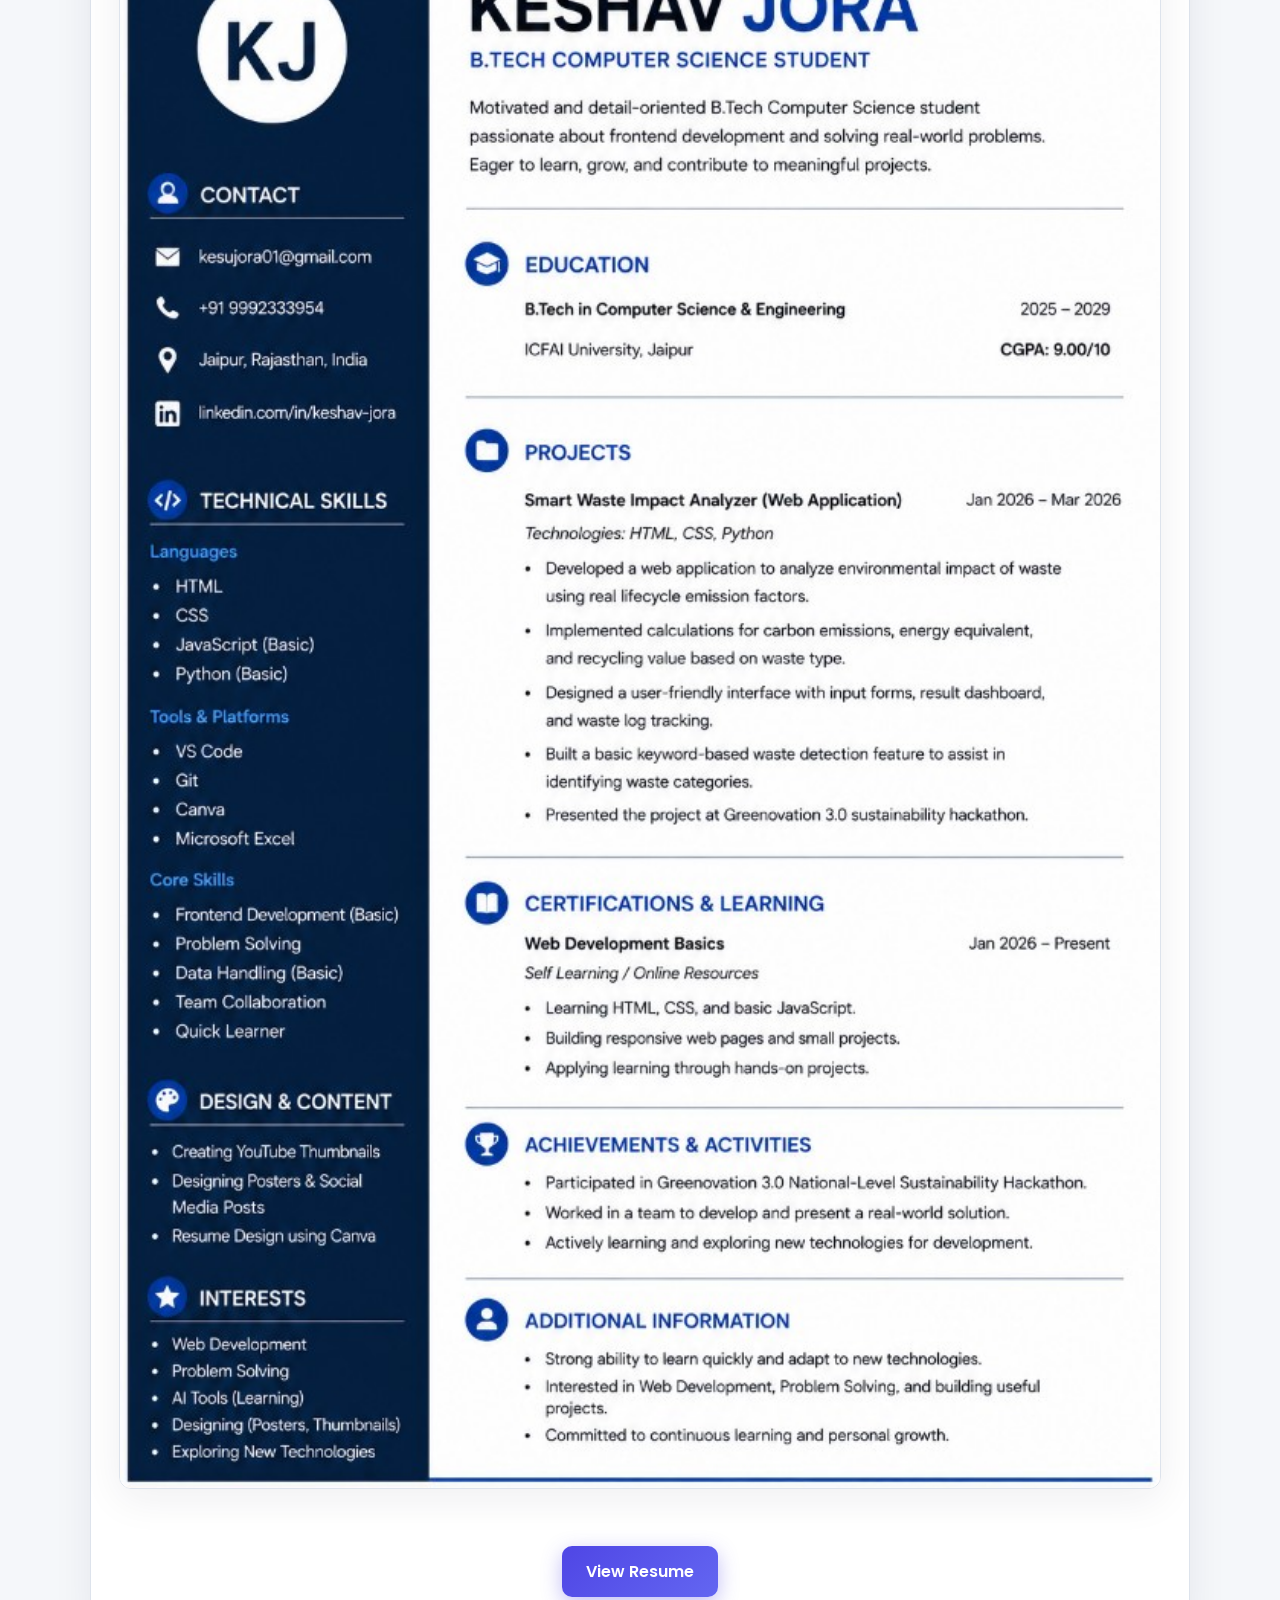
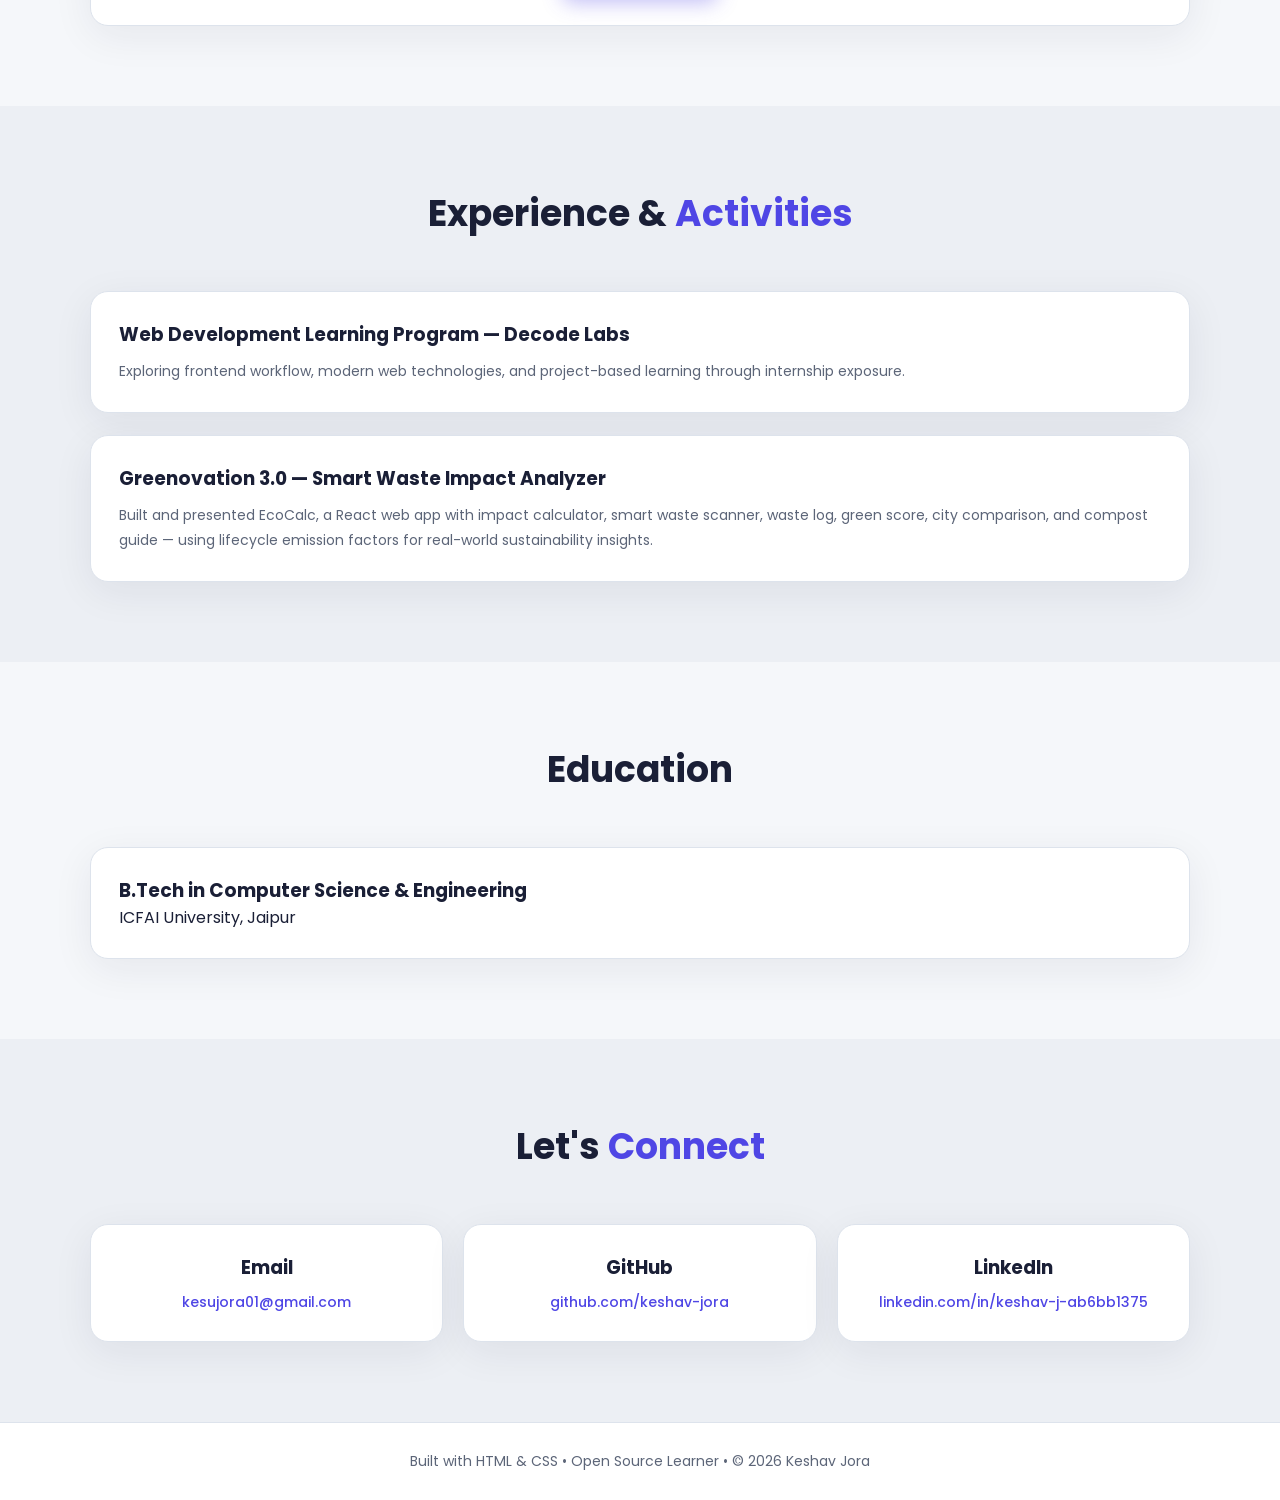
==== commit a0f11a93: "Update index.html" ====
--- a/index.html
+++ b/index.html
@@ -785,7 +785,7 @@
 
       <div class="card project-card">
 
-        <img src="resume_11.png"
+        <img src="resume-design-sample.png"
           alt="Resume redesign sample"
           class="preview-image">
 
@@ -812,13 +812,13 @@
 
       <div class="card project-card">
 
-        <img src="resume_52.png"
+        <img src="keshav-jora-resume.png"
           alt="Keshav Jora Resume"
           class="preview-image">
 
         <div class="buttons">
 
-          <a href="resume_52.png"
+          <a href="keshav-jora-resume.png"
             target="_blank"
             rel="noopener noreferrer"
             class="btn btn-primary">
@@ -861,7 +861,7 @@
           <h3>Greenovation 3.0 — Smart Waste Impact Analyzer</h3>
 
           <p>
-            Built and presented EcoCalc, a React web app with impact calculator, AI waste scanner,
+            Built and presented EcoCalc, a React web app with impact calculator, smart waste scanner,
             waste log, green score, city comparison, and compost guide — using lifecycle emission factors
             for real-world sustainability insights.
           </p>
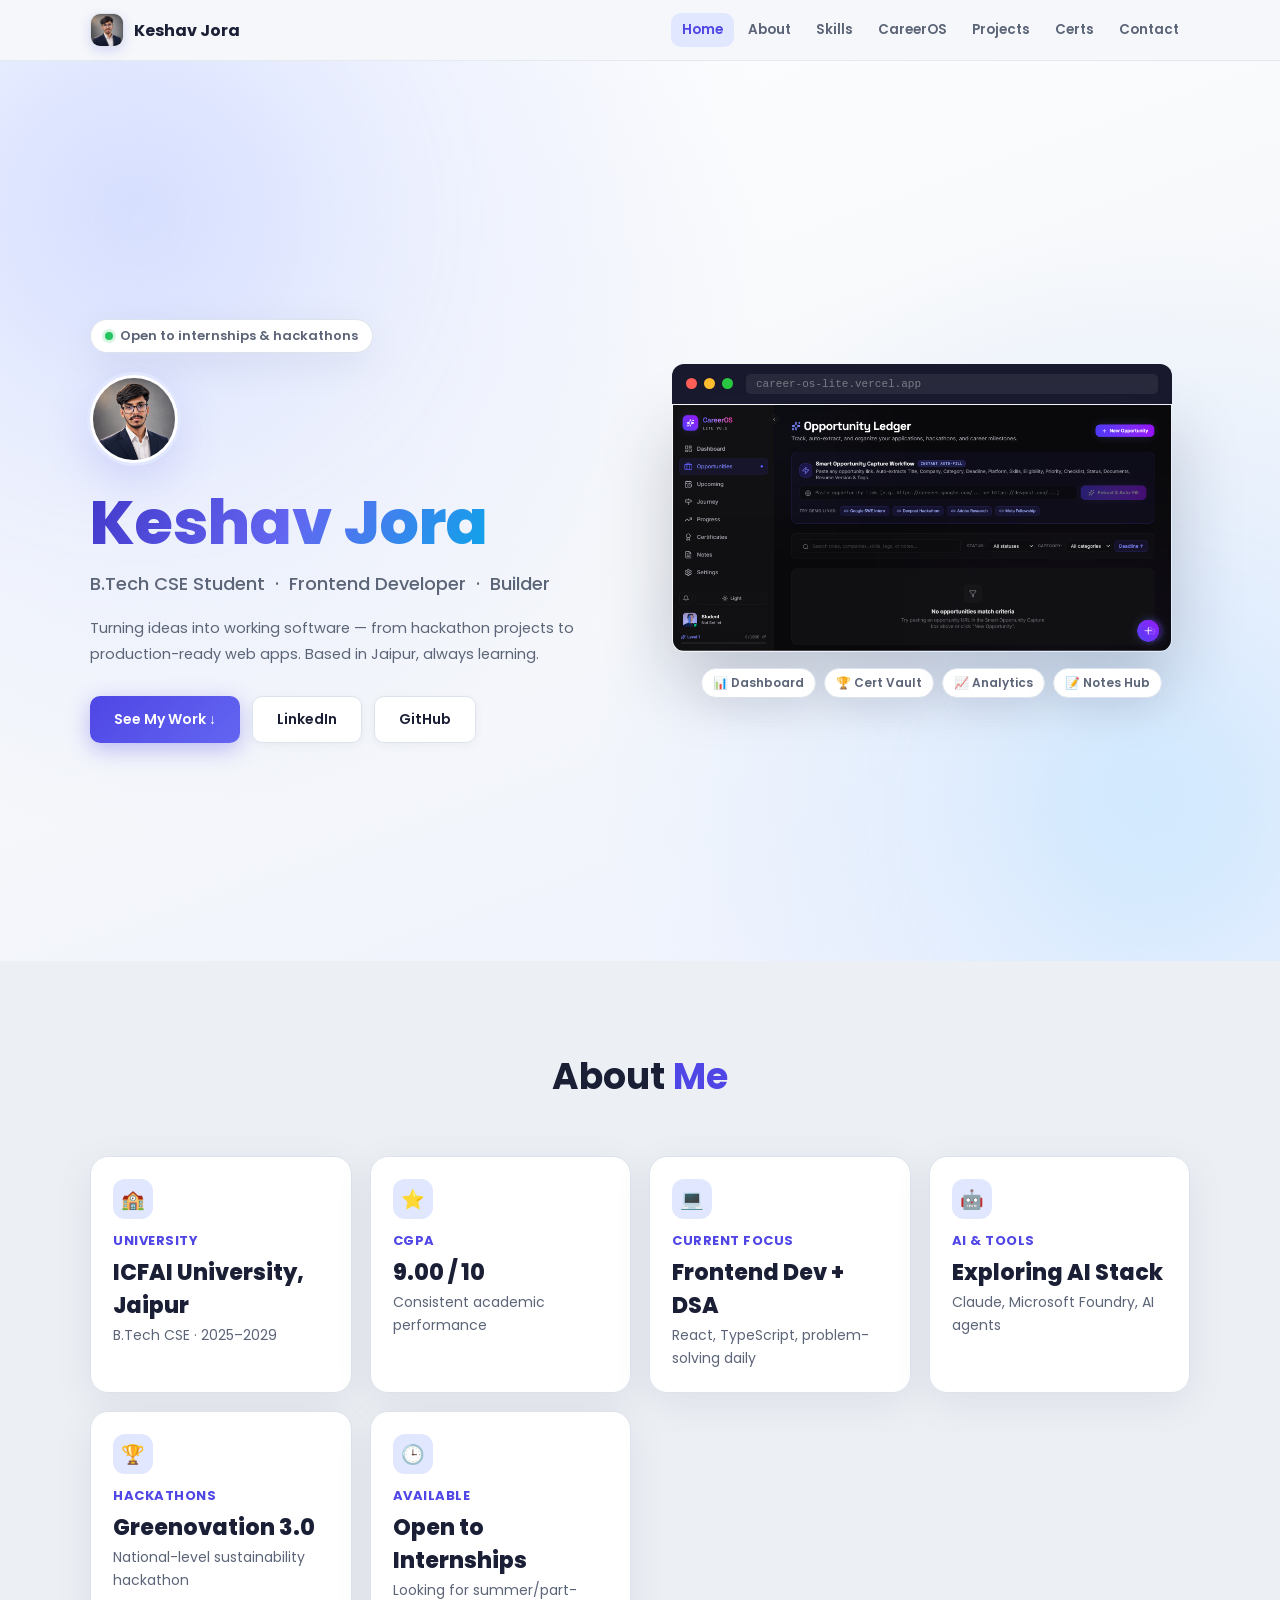
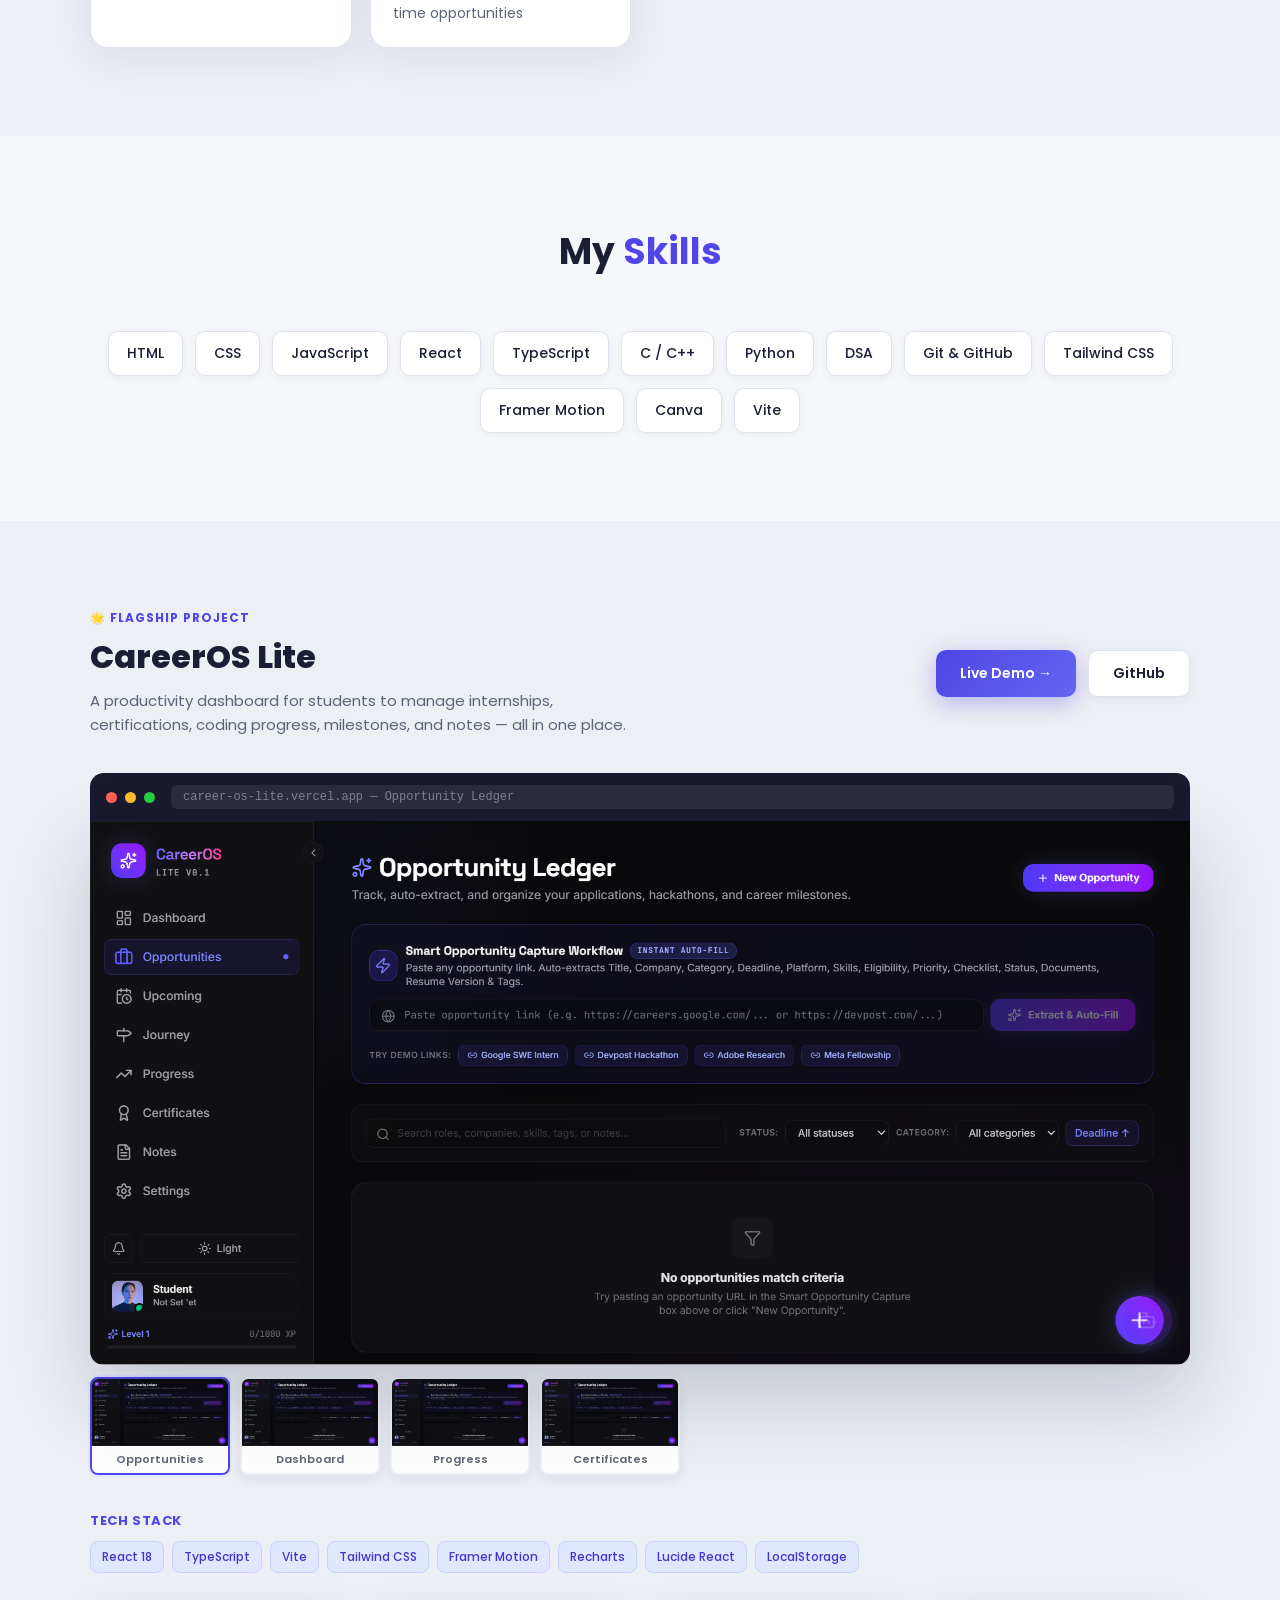
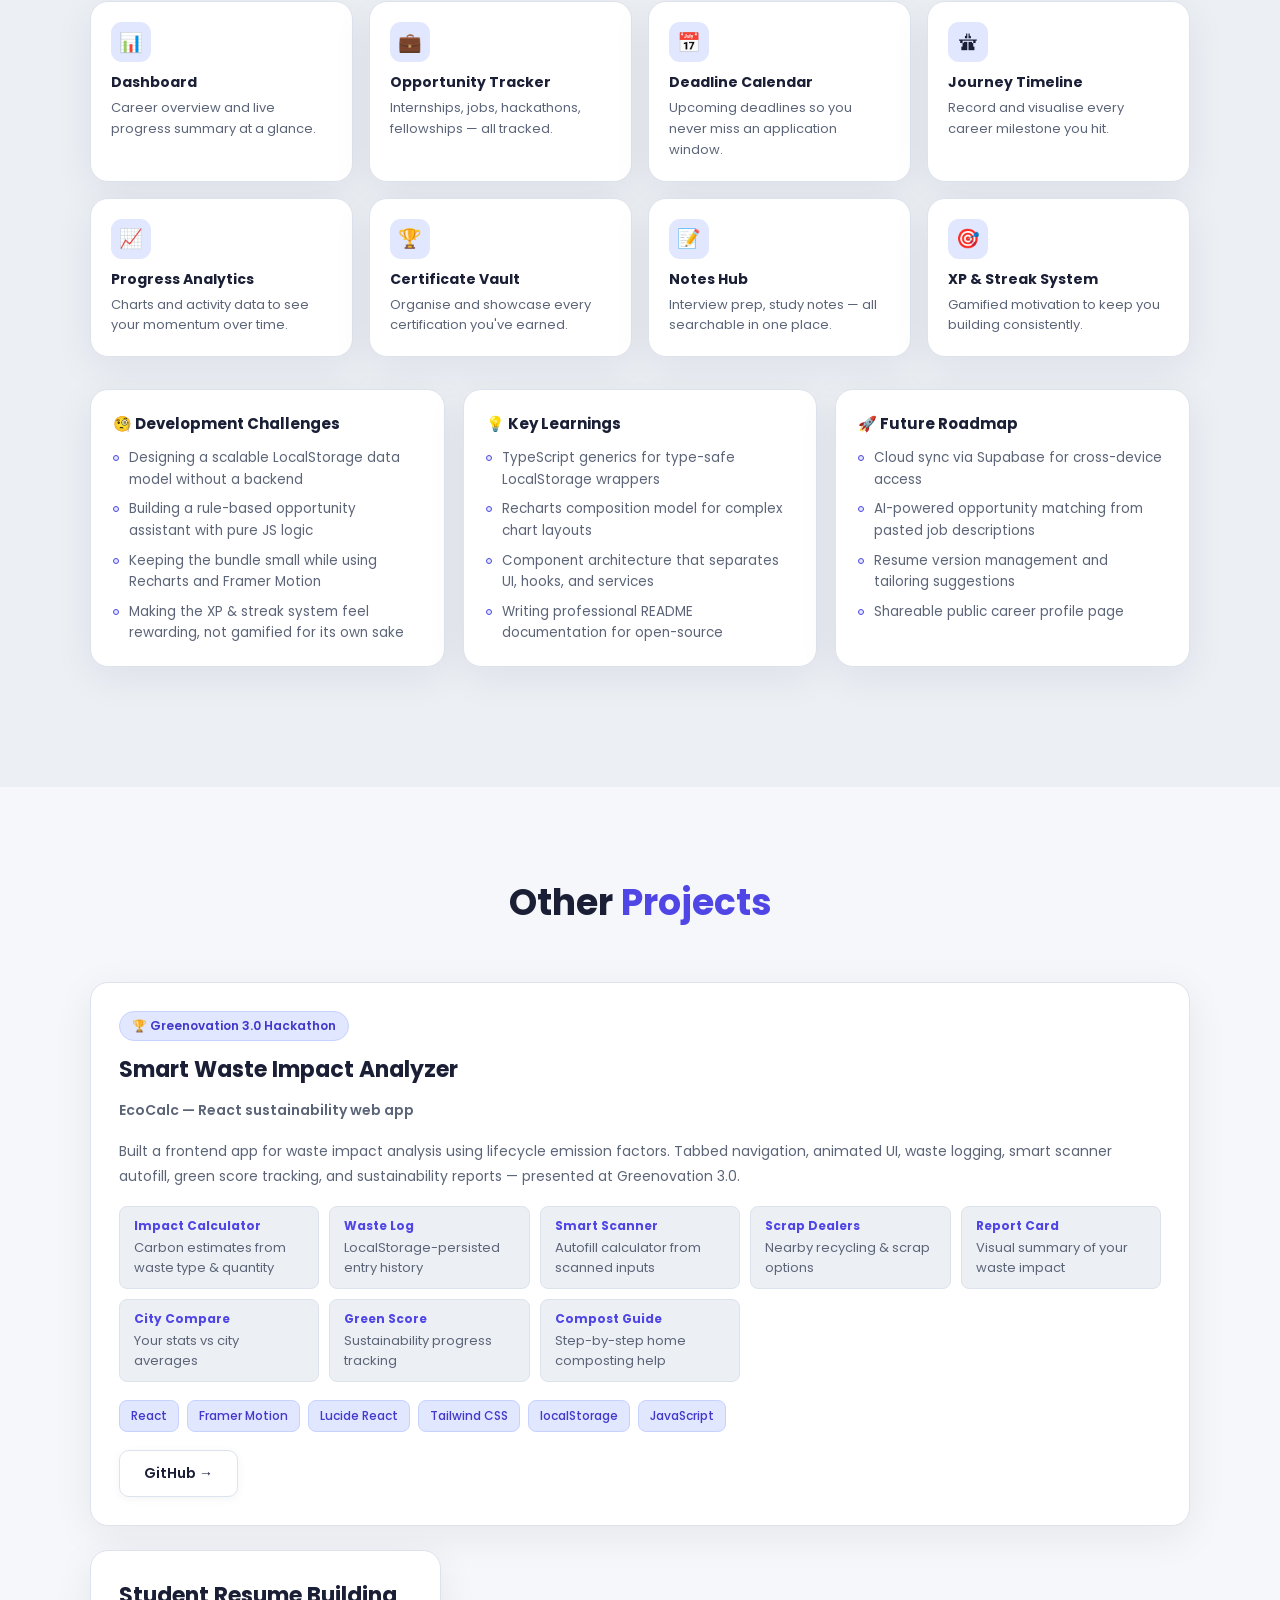
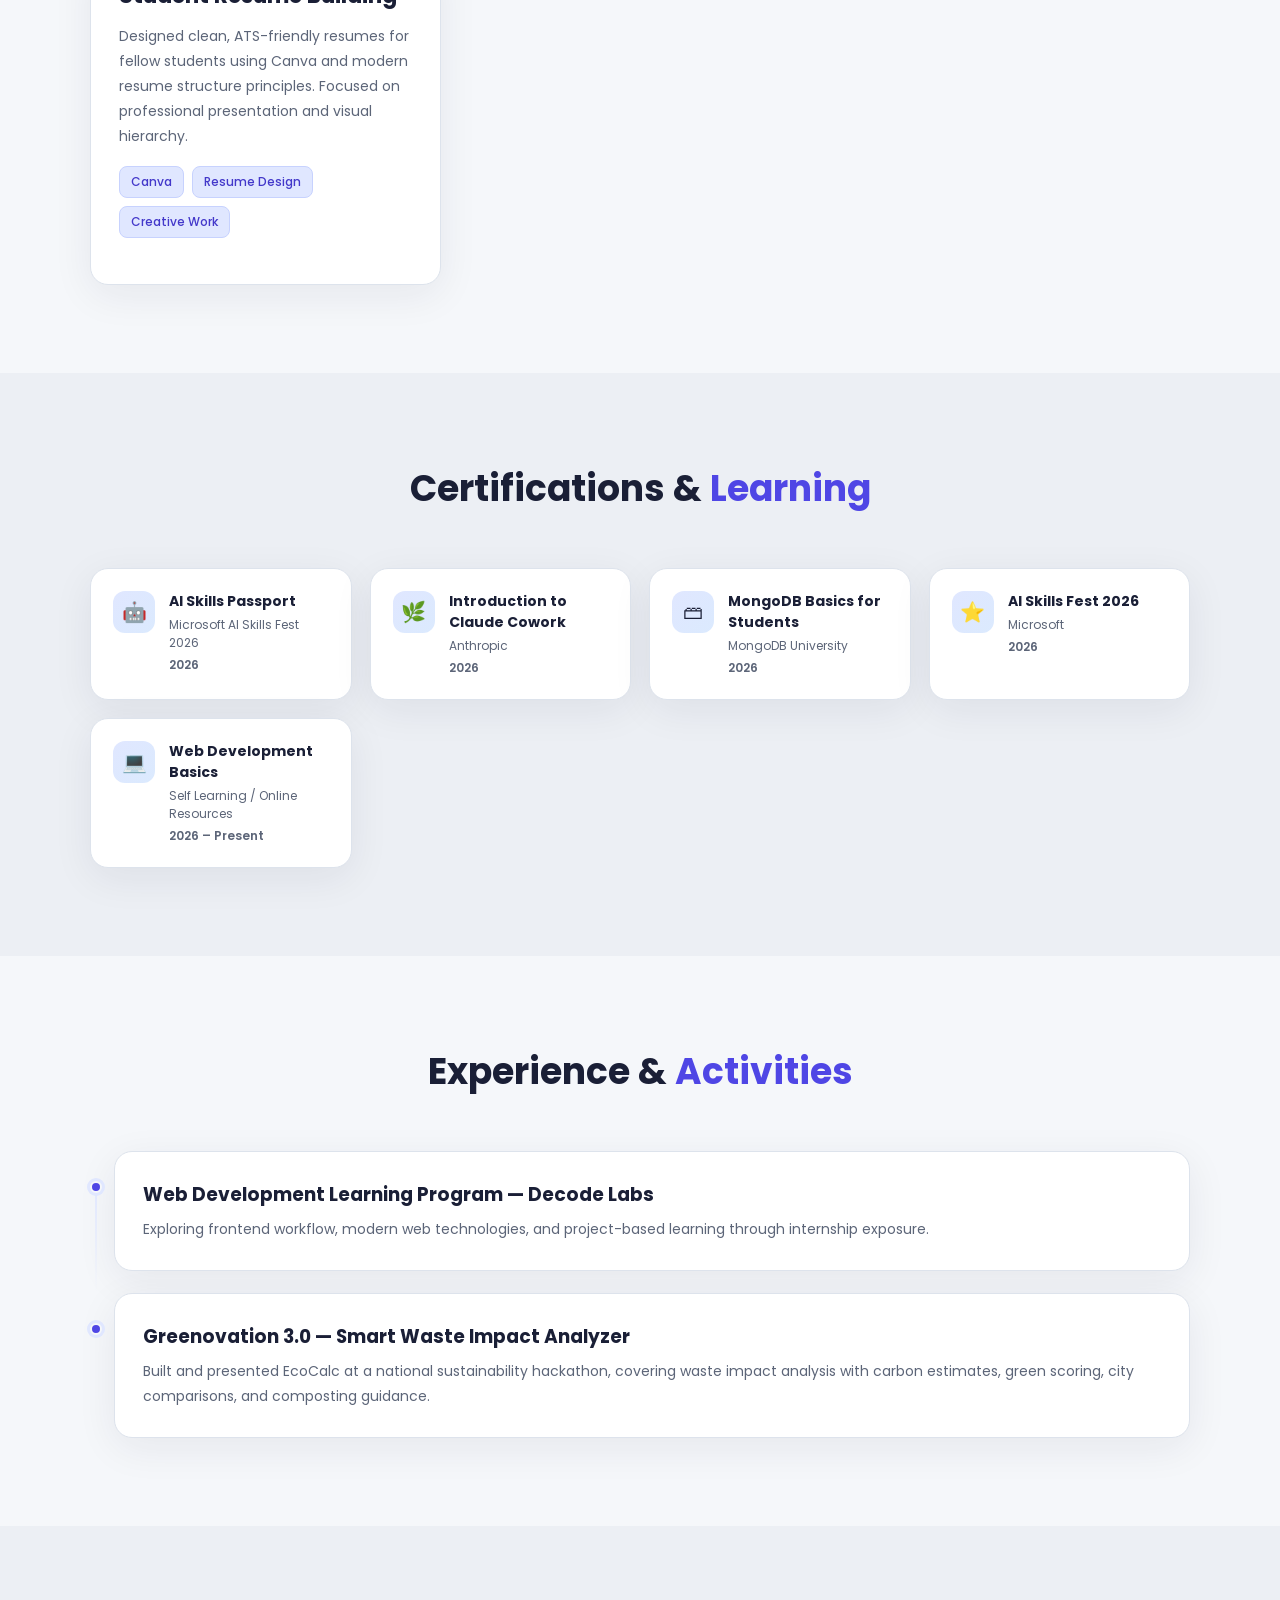
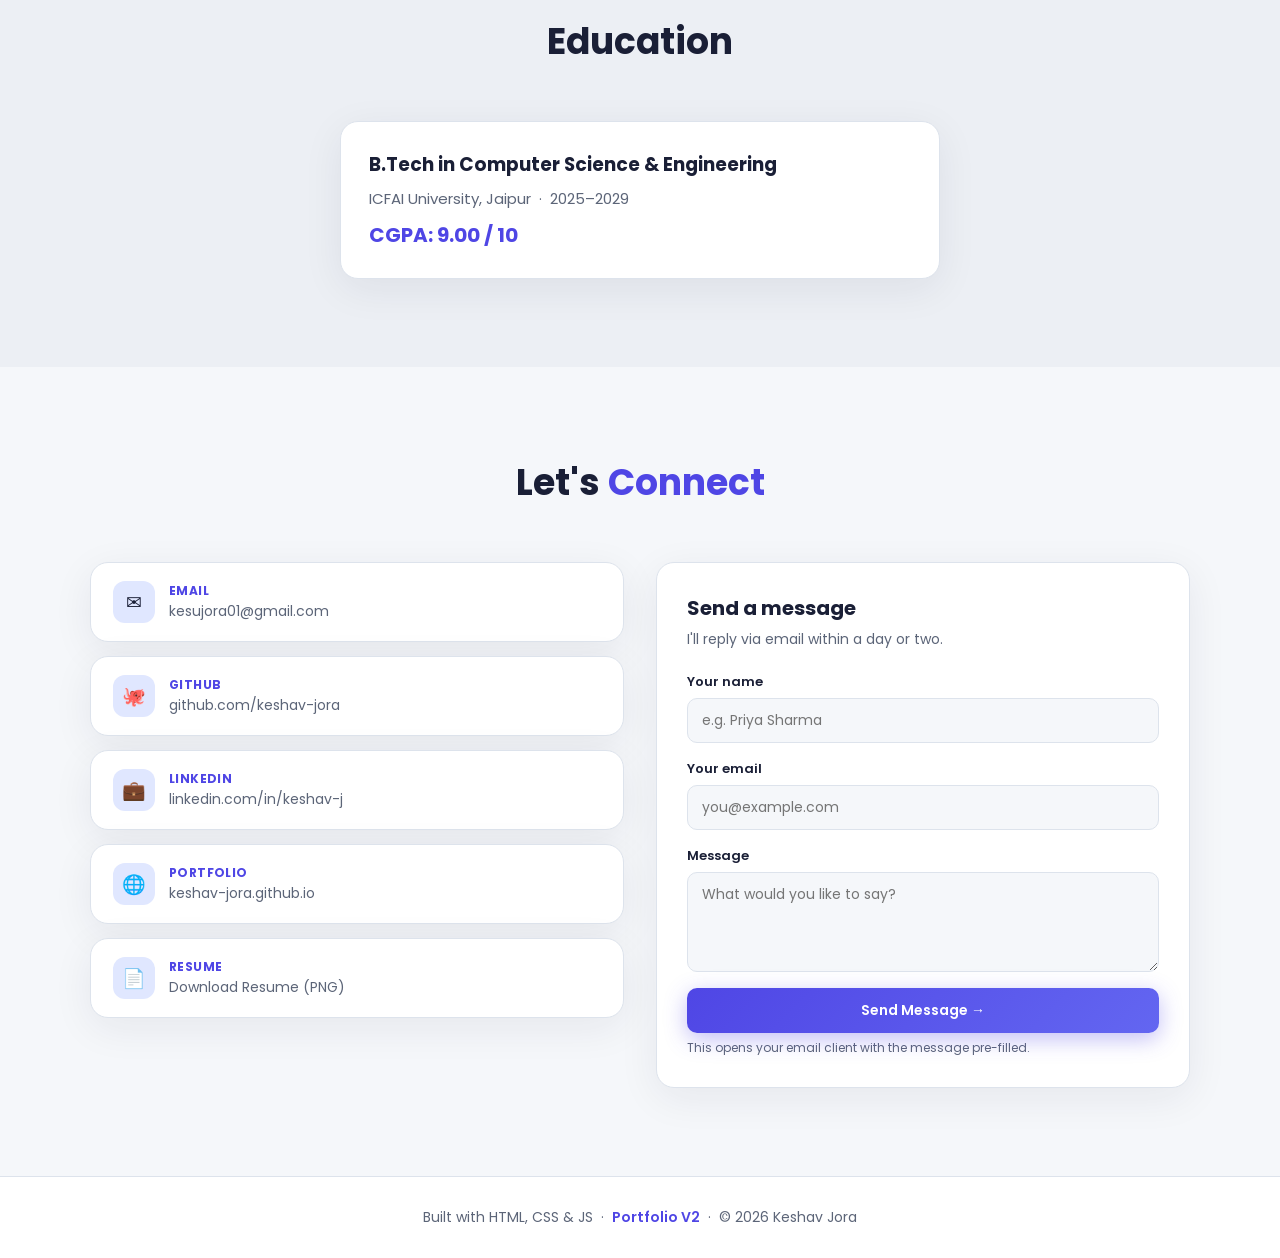
==== commit 4e7112c5: "Upgrade portfolio.html" ====
--- a/index.html
+++ b/index.html
@@ -1,964 +1,30932 @@
 <!DOCTYPE html>
 <html lang="en">
+<head>
+  <meta charset="UTF-8"/>
+  <meta name="viewport" content="width=device-width, initial-scale=1.0"/>
+  <title>Keshav Jora | Portfolio</title>
+  <meta name="description" content="B.Tech CSE student — frontend builder, hackathon participant, creative designer."/>
+  <link rel="preconnect" href="https://fonts.googleapis.com"/>
+  <link href="https://fonts.googleapis.com/css2?family=Poppins:wght@300;400;500;600;700;800&display=swap" rel="stylesheet"/>
+  <style>
+    /* ═══ TOKENS — identical to V2 ════════════════════════════════ */
+    :root {
+      --bg:           #f5f7fa;
+      --bg-alt:       #eceff4;
+      --white:        #ffffff;
+      --text:         #1a1f36;
+      --text-muted:   #5c6578;
+      --accent:       #4f46e5;
+      --accent-light: #6366f1;
+      --accent-dark:  #4338ca;
+      --accent-soft:  #e0e7ff;
+      --highlight:    #0ea5e9;
+      --border:       #dde3ec;
+      --shadow:       0 10px 40px rgba(26,31,54,0.07);
+      --shadow-lg:    0 20px 60px rgba(26,31,54,0.12);
+      --shadow-accent:0 16px 48px rgba(79,70,229,0.18);
+      --radius:       18px;
+      --radius-sm:    10px;
+      --ease:         cubic-bezier(0.34,1.56,0.64,1);
+      --ease-smooth:  cubic-bezier(0.25,0.46,0.45,0.94);
+    }
+    *, *::before, *::after { margin:0; padding:0; box-sizing:border-box; }
+    html { scroll-behavior:smooth; }
+    body { font-family:"Poppins",sans-serif; background:var(--bg); color:var(--text); overflow-x:hidden; }
+    a { text-decoration:none; color:inherit; }
 
-<head>
-  <meta charset="UTF-8" />
-  <meta name="viewport" content="width=device-width, initial-scale=1.0" />
+    /* ═══ SCROLL REVEAL ════════════════════════════════════════════ */
+    .reveal { opacity:0; transform:translateY(28px); transition:opacity 0.6s var(--ease-smooth),transform 0.6s var(--ease-smooth); }
+    .reveal.visible { opacity:1; transform:translateY(0); }
+    .reveal-left  { opacity:0; transform:translateX(-36px); transition:opacity 0.6s var(--ease-smooth),transform 0.6s var(--ease-smooth); }
+    .reveal-right { opacity:0; transform:translateX(36px);  transition:opacity 0.6s var(--ease-smooth),transform 0.6s var(--ease-smooth); }
+    .reveal-left.visible,.reveal-right.visible { opacity:1; transform:translate(0); }
+    @media(prefers-reduced-motion:reduce) { .reveal,.reveal-left,.reveal-right { opacity:1!important;transform:none!important;transition:none!important; } }
 
-  <title>Keshav Jora | Portfolio</title>
+    /* ═══ NAVBAR ═══════════════════════════════════════════════════ */
+    .top-nav { position:sticky; top:0; z-index:100; background:rgba(245,247,250,0.85); backdrop-filter:blur(18px); -webkit-backdrop-filter:blur(18px); border-bottom:1px solid rgba(221,227,236,0.7); transition:box-shadow 0.3s; }
+    .top-nav.scrolled { box-shadow:0 4px 24px rgba(26,31,54,0.08); }
+    .nav-inner { width:90%; max-width:1100px; margin:auto; padding:13px 0; display:flex; align-items:center; justify-content:space-between; gap:16px; }
+    .brand { display:flex; align-items:center; gap:10px; font-weight:700; color:var(--text); flex-shrink:0; }
+    .brand-photo { width:34px; height:34px; border-radius:10px; object-fit:cover; object-position:top; border:1.5px solid var(--border); box-shadow:0 4px 12px rgba(79,70,229,0.18); transition:transform 0.3s var(--ease); }
+    .brand:hover .brand-photo { transform:scale(1.1) rotate(-4deg); }
+    .nav-links { display:flex; align-items:center; gap:3px; flex-wrap:wrap; }
+    .nav-links a { font-size:13.5px; color:var(--text-muted); font-weight:600; padding:7px 11px; border-radius:var(--radius-sm); transition:color 0.2s,background 0.2s; }
+    .nav-links a:hover { background:var(--white); color:var(--accent-dark); }
+    .nav-links a.active { color:var(--accent); background:var(--accent-soft); }
 
-  <link rel="preconnect" href="https://fonts.googleapis.com">
-  <link href="https://fonts.googleapis.com/css2?family=Poppins:wght@300;400;500;600;700;800&display=swap"
-    rel="stylesheet">
+    /* ═══ LAYOUT ════════════════════════════════════════════════════ */
+    .container { width:90%; max-width:1100px; margin:auto; }
+    section { padding:88px 0; scroll-margin-top:80px; }
+    section:not(.hero):nth-of-type(even) { background:var(--bg-alt); }
+    .section-title { text-align:center; font-size:36px; font-weight:700; color:var(--text); margin-bottom:52px; }
+    .section-title span { color:var(--accent); }
 
-  <style>
+    /* ═══ HERO — two-column ════════════════════════════════════════ */
+    .hero { min-height:100vh; display:flex; align-items:center; padding:100px 0 60px; position:relative; overflow:hidden; }
+    .hero-bg { position:absolute; inset:0; z-index:0; background:radial-gradient(circle at 10% 15%,#e0e7ff 0%,transparent 46%),radial-gradient(circle at 88% 78%,#dbeafe 0%,transparent 40%),linear-gradient(160deg,#ffffff 0%,#f5f7fa 55%,#eef2ff 100%); }
+    .blob { position:absolute; border-radius:50%; filter:blur(64px); opacity:0.5; pointer-events:none; transition:transform 0.9s var(--ease-smooth); }
+    .blob-1 { width:520px; height:520px; background:radial-gradient(circle,#c7d2fe,transparent 70%); top:-100px; left:-120px; animation:blobDrift1 13s ease-in-out infinite alternate; }
+    .blob-2 { width:420px; height:420px; background:radial-gradient(circle,#bae6fd,transparent 70%); bottom:-70px; right:-90px; animation:blobDrift2 11s ease-in-out infinite alternate; }
+    @keyframes blobDrift1 { from{transform:translate(0,0) scale(1);} to{transform:translate(26px,16px) scale(1.06);} }
+    @keyframes blobDrift2 { from{transform:translate(0,0) scale(1);} to{transform:translate(-20px,-12px) scale(1.08);} }
 
-    :root{
-      --bg:#f5f7fa;
-      --bg-alt:#eceff4;
-      --white:#ffffff;
-      --text:#1a1f36;
-      --text-muted:#5c6578;
-      --accent:#4f46e5;
-      --accent-light:#6366f1;
-      --accent-dark:#4338ca;
-      --accent-soft:#e0e7ff;
-      --highlight:#0ea5e9;
-      --border:#dde3ec;
-      --shadow:0 10px 40px rgba(26,31,54,0.07);
+    .hero-inner { position:relative; z-index:1; width:90%; max-width:1100px; margin:auto; display:grid; grid-template-columns:1fr 1fr; gap:64px; align-items:center; }
+    .hero-left  { display:flex; flex-direction:column; align-items:flex-start; }
+    .hero-right { display:flex; align-items:center; justify-content:center; }
+
+    /* status chip */
+    .status-chip { display:inline-flex; align-items:center; gap:7px; background:var(--white); border:1px solid var(--border); border-radius:999px; padding:6px 14px; font-size:13px; font-weight:600; color:var(--text-muted); margin-bottom:22px; box-shadow:var(--shadow); }
+    .status-dot { width:8px; height:8px; border-radius:50%; background:#22c55e; box-shadow:0 0 0 3px rgba(34,197,94,0.18); animation:pulse 2.2s ease-in-out infinite; }
+    @keyframes pulse { 0%,100%{box-shadow:0 0 0 3px rgba(34,197,94,0.18);}50%{box-shadow:0 0 0 7px rgba(34,197,94,0.06);} }
+
+    /* photo ring */
+    .hero-photo-wrap { margin-bottom:26px; display:flex; align-items:center; gap:18px; }
+    .hero-photo { width:88px; height:88px; border-radius:999px; object-fit:cover; object-position:top center; border:3px solid var(--white); box-shadow:0 0 0 3px var(--accent-soft), var(--shadow-accent); transition:transform 0.4s var(--ease),box-shadow 0.4s; flex-shrink:0; }
+    .hero-photo:hover { transform:scale(1.06) rotate(3deg); box-shadow:0 0 0 4px var(--accent), var(--shadow-lg); }
+
+    .hero h1 { font-size:clamp(38px,5vw,62px); font-weight:800; margin-bottom:12px; background:linear-gradient(120deg,var(--accent-dark),var(--accent-light),var(--highlight)); -webkit-background-clip:text; background-clip:text; -webkit-text-fill-color:transparent; line-height:1.1; }
+    .hero h2 { font-size:clamp(15px,1.8vw,18px); color:var(--text-muted); font-weight:500; margin-bottom:16px; line-height:1.65; }
+    .hero-desc { line-height:1.85; color:var(--text-muted); font-size:14.5px; margin-bottom:0; }
+    .hero-item { opacity:0; transform:translateY(22px); }
+    .hero-item.enter { animation:heroIn 0.68s var(--ease-smooth) forwards; }
+    @keyframes heroIn { to{opacity:1;transform:translateY(0);} }
+
+    /* CTA buttons */
+    .buttons { margin-top:28px; display:flex; flex-wrap:wrap; gap:12px; }
+    .btn { padding:12px 24px; border-radius:var(--radius-sm); font-weight:600; font-size:14px; font-family:inherit; display:inline-flex; align-items:center; gap:6px; cursor:pointer; border:none; transition:transform 0.25s var(--ease),box-shadow 0.25s; position:relative; overflow:hidden; }
+    .btn::after { content:''; position:absolute; inset:0; background:rgba(255,255,255,0.14); opacity:0; transition:opacity 0.2s; }
+    .btn:hover::after { opacity:1; }
+    .btn:active { transform:scale(0.96)!important; }
+    .btn-primary { background:linear-gradient(135deg,var(--accent),var(--accent-light)); color:#fff; box-shadow:0 6px 22px rgba(79,70,229,0.35); }
+    .btn-primary:hover { transform:translateY(-3px); box-shadow:0 10px 32px rgba(79,70,229,0.46); }
+    .btn-secondary { background:var(--white); color:var(--text); border:1.5px solid var(--border); box-shadow:0 2px 10px rgba(26,31,54,0.05); }
+    .btn-secondary:hover { transform:translateY(-3px); border-color:var(--accent); color:var(--accent); box-shadow:0 8px 24px rgba(79,70,229,0.12); }
+
+    /* right side mini browser */
+    .hero-browser { width:100%; max-width:500px; }
+    .hero-browser .browser-bar { background:#1a1a2e; border-radius:12px 12px 0 0; padding:10px 14px; display:flex; align-items:center; gap:7px; }
+    .browser-dot { width:11px; height:11px; border-radius:50%; }
+    .browser-dot:nth-child(1){background:#ff5f57;}
+    .browser-dot:nth-child(2){background:#febc2e;}
+    .browser-dot:nth-child(3){background:#28c840;}
+    .hero-browser .browser-url { flex:1; background:rgba(255,255,255,0.07); border-radius:5px; padding:4px 10px; font-size:11px; color:rgba(255,255,255,0.38); font-family:monospace; margin-left:6px; }
+    .hero-browser .browser-screen { border-radius:0 0 12px 12px; overflow:hidden; border:1px solid rgba(255,255,255,0.05); box-shadow:0 28px 70px rgba(26,31,54,0.22); }
+    .hero-browser .browser-screen img { width:100%; display:block; }
+
+    /* floating badges */
+    .hero-badges { display:flex; flex-wrap:wrap; gap:8px; margin-top:16px; justify-content:center; }
+    .hero-badge { display:inline-flex; align-items:center; gap:5px; background:var(--white); border:1px solid var(--border); border-radius:999px; padding:5px 11px; font-size:12px; font-weight:600; color:var(--text-muted); box-shadow:var(--shadow); }
+
+    /* ═══ CARDS ══════════════════════════════════════════════════════ */
+    .card { background:var(--white); border:1px solid var(--border); border-radius:var(--radius); padding:28px; box-shadow:var(--shadow); transition:transform 0.3s var(--ease),box-shadow 0.3s,border-color 0.3s; }
+    .card:hover { transform:translateY(-6px); border-color:var(--accent-soft); box-shadow:var(--shadow-accent); }
+
+    /* ═══ ABOUT CARDS ════════════════════════════════════════════════ */
+    .about-grid { display:grid; grid-template-columns:repeat(auto-fit,minmax(240px,1fr)); gap:18px; }
+    .about-card { background:var(--white); border:1px solid var(--border); border-radius:var(--radius); padding:22px; box-shadow:var(--shadow); transition:transform 0.3s var(--ease),box-shadow 0.3s,border-color 0.3s; }
+    .about-card:hover { transform:translateY(-5px); border-color:var(--accent-soft); box-shadow:var(--shadow-accent); }
+    .about-card-icon { width:40px; height:40px; border-radius:12px; background:var(--accent-soft); display:grid; place-items:center; font-size:19px; margin-bottom:12px; }
+    .about-card h4 { font-size:13px; font-weight:700; color:var(--accent); text-transform:uppercase; letter-spacing:0.5px; margin-bottom:5px; }
+    .about-card p { font-size:14px; color:var(--text-muted); line-height:1.65; }
+    .about-card .val { font-size:22px; font-weight:800; color:var(--text); margin-bottom:2px; }
+
+    /* ═══ SKILLS ══════════════════════════════════════════════════════ */
+    .skills-grid { display:flex; flex-wrap:wrap; gap:12px; justify-content:center; }
+    .skill { background:var(--white); padding:11px 18px; border-radius:var(--radius-sm); font-size:14px; font-weight:500; border:1px solid var(--border); color:var(--text); box-shadow:0 2px 8px rgba(26,31,54,0.05); transition:transform 0.25s var(--ease),border-color 0.25s,color 0.25s,background 0.25s,box-shadow 0.25s; cursor:default; }
+    .skill:hover { border-color:var(--accent); color:var(--accent-dark); background:var(--accent-soft); transform:translateY(-3px); box-shadow:0 6px 20px rgba(79,70,229,0.12); }
+
+    /* ═══ CAREEROS — FLAGSHIP ═══════════════════════════════════════ */
+    /* Product header */
+    .co-header { display:flex; align-items:center; justify-content:space-between; gap:20px; flex-wrap:wrap; margin-bottom:36px; }
+    .co-title-block { }
+    .co-eyebrow { font-size:12px; font-weight:700; color:var(--accent); text-transform:uppercase; letter-spacing:1px; margin-bottom:6px; }
+    .co-title { font-size:32px; font-weight:800; color:var(--text); margin-bottom:8px; }
+    .co-subtitle { font-size:15px; color:var(--text-muted); line-height:1.6; max-width:560px; }
+    .co-actions { display:flex; gap:12px; flex-shrink:0; }
+
+    /* Screenshot gallery */
+    .gallery-wrap { position:relative; margin-bottom:36px; }
+    .gallery-main { position:relative; }
+    .browser-bar { background:#1a1a2e; border-radius:14px 14px 0 0; padding:12px 16px; display:flex; align-items:center; gap:8px; }
+    .browser-url { flex:1; background:rgba(255,255,255,0.08); border-radius:6px; padding:5px 12px; font-size:12px; color:rgba(255,255,255,0.4); font-family:monospace; margin-left:8px; }
+    .browser-screen { border-radius:0 0 14px 14px; overflow:hidden; box-shadow:0 32px 80px rgba(26,31,54,0.2); }
+    .browser-screen img { width:100%; display:block; transition:opacity 0.4s var(--ease-smooth); }
+    /* thumbnail row */
+    .gallery-thumbs { display:flex; gap:10px; margin-top:12px; flex-wrap:wrap; }
+    .gallery-thumb { flex:1; min-width:80px; max-width:140px; border-radius:8px; overflow:hidden; cursor:pointer; border:2px solid transparent; transition:border-color 0.2s,transform 0.2s,box-shadow 0.2s; box-shadow:0 4px 12px rgba(26,31,54,0.08); }
+    .gallery-thumb:hover { transform:translateY(-2px); box-shadow:0 8px 20px rgba(79,70,229,0.14); }
+    .gallery-thumb.active { border-color:var(--accent); box-shadow:0 0 0 2px var(--accent-soft); }
+    .gallery-thumb img { width:100%; display:block; }
+    .gallery-label { font-size:11px; font-weight:600; color:var(--text-muted); text-align:center; padding:5px 4px; background:var(--white); }
+
+    /* Feature cards */
+    .co-features { display:grid; grid-template-columns:repeat(auto-fit,minmax(210px,1fr)); gap:16px; margin-bottom:32px; }
+    .co-feature { background:var(--white); border:1px solid var(--border); border-radius:var(--radius); padding:20px; box-shadow:var(--shadow); transition:transform 0.3s var(--ease),border-color 0.3s,box-shadow 0.3s; }
+    .co-feature:hover { transform:translateY(-5px); border-color:var(--accent-soft); box-shadow:var(--shadow-accent); }
+    .co-feature-icon { width:40px; height:40px; border-radius:11px; background:var(--accent-soft); display:grid; place-items:center; margin-bottom:10px; font-size:19px; }
+    .co-feature h4 { font-size:14px; font-weight:700; margin-bottom:5px; }
+    .co-feature p  { font-size:13px; color:var(--text-muted); line-height:1.6; }
+
+    /* Tech stack */
+    .tech-stack { display:flex; flex-wrap:wrap; gap:8px; margin-bottom:18px; }
+    .tech { background:var(--accent-soft); border:1px solid #c7d2fe; color:var(--accent-dark); padding:6px 11px; border-radius:8px; font-size:12px; font-weight:500; }
+
+    /* Detail panels */
+    .co-detail-grid { display:grid; grid-template-columns:repeat(auto-fit,minmax(280px,1fr)); gap:18px; margin-bottom:32px; }
+    .co-detail-panel { background:var(--white); border:1px solid var(--border); border-radius:var(--radius); padding:22px; box-shadow:var(--shadow); }
+    .co-detail-panel h4 { font-size:15px; font-weight:700; color:var(--text); margin-bottom:12px; display:flex; align-items:center; gap:8px; }
+    .co-detail-panel ul { list-style:none; display:flex; flex-direction:column; gap:8px; }
+    .co-detail-panel li { font-size:13.5px; color:var(--text-muted); line-height:1.6; padding-left:16px; position:relative; }
+    .co-detail-panel li::before { content:""; position:absolute; left:0; top:8px; width:6px; height:6px; border-radius:50%; background:var(--accent-soft); border:1.5px solid var(--accent); }
+
+    /* ═══ PROJECTS ════════════════════════════════════════════════════ */
+    .projects-grid { display:grid; grid-template-columns:repeat(auto-fit,minmax(320px,1fr)); gap:24px; }
+    .featured-project { grid-column:1/-1; }
+    .project-badge { display:inline-block; background:var(--accent-soft); color:var(--accent-dark); font-size:12px; font-weight:600; padding:5px 12px; border-radius:999px; margin-bottom:12px; border:1px solid #c7d2fe; }
+    .project-subtitle { color:var(--highlight); font-size:14px; font-weight:600; margin-bottom:10px; }
+    .project-card h3 { font-size:22px; margin-bottom:12px; }
+    .project-card p  { line-height:1.8; color:var(--text-muted); font-size:14px; margin-bottom:16px; }
+    .feature-list { display:grid; grid-template-columns:repeat(auto-fit,minmax(195px,1fr)); gap:10px; margin-bottom:18px; }
+    .feature-item { background:var(--bg-alt); border:1px solid var(--border); padding:10px 14px; border-radius:8px; font-size:13px; color:var(--text-muted); transition:border-color 0.2s,transform 0.2s; }
+    .feature-item:hover { border-color:var(--accent-soft); transform:translateY(-2px); }
+    .feature-item strong { color:var(--accent); display:block; margin-bottom:3px; font-size:12px; }
+
+    /* ═══ TIMELINE ════════════════════════════════════════════════════ */
+    .timeline { display:grid; gap:22px; }
+    .timeline-card { position:relative; padding-left:24px; }
+    .timeline-card::before { content:''; position:absolute; left:5px; top:32px; bottom:-22px; width:2px; background:linear-gradient(to bottom,var(--accent-soft),transparent); }
+    .timeline-card:last-child::before { display:none; }
+    .timeline-dot { position:absolute; left:0; top:30px; width:12px; height:12px; border-radius:50%; background:var(--accent); border:2px solid var(--bg); box-shadow:0 0 0 3px var(--accent-soft); }
+    .timeline .card h3 { margin-bottom:8px; color:var(--text); }
+    .timeline .card p { color:var(--text-muted); line-height:1.8; font-size:14px; }
+
+    /* ═══ CERTS ════════════════════════════════════════════════════════ */
+    .certs-grid { display:grid; grid-template-columns:repeat(auto-fit,minmax(260px,1fr)); gap:18px; }
+    .cert-card { background:var(--white); border:1px solid var(--border); border-radius:var(--radius); padding:22px; box-shadow:var(--shadow); transition:transform 0.3s var(--ease),border-color 0.3s,box-shadow 0.3s; display:flex; align-items:flex-start; gap:14px; }
+    .cert-card:hover { transform:translateY(-5px); border-color:var(--accent-soft); box-shadow:var(--shadow-accent); }
+    .cert-icon { width:42px; height:42px; min-width:42px; border-radius:12px; background:linear-gradient(135deg,var(--accent-soft),#dbeafe); display:grid; place-items:center; font-size:20px; }
+    .cert-card h4 { font-size:14px; font-weight:700; margin-bottom:4px; }
+    .cert-card p  { font-size:12px; color:var(--text-muted); }
+    .cert-year { font-size:11px; color:var(--accent); font-weight:600; margin-top:4px; }
+
+    /* ═══ CONTACT ═════════════════════════════════════════════════════ */
+    .contact-layout { display:grid; grid-template-columns:1fr 1fr; gap:32px; align-items:start; }
+    .contact-links { display:grid; gap:14px; }
+    .contact-link-card { display:flex; align-items:center; gap:14px; background:var(--white); border:1px solid var(--border); border-radius:var(--radius); padding:18px 22px; box-shadow:var(--shadow); transition:transform 0.25s var(--ease),border-color 0.25s,box-shadow 0.25s; }
+    .contact-link-card:hover { transform:translateY(-4px); border-color:var(--accent-soft); box-shadow:var(--shadow-accent); }
+    .cl-icon { width:42px; height:42px; min-width:42px; border-radius:12px; background:var(--accent-soft); display:grid; place-items:center; font-size:19px; transition:transform 0.3s var(--ease); }
+    .contact-link-card:hover .cl-icon { transform:scale(1.1) rotate(-6deg); }
+    .cl-label { font-size:12px; font-weight:700; color:var(--accent); text-transform:uppercase; letter-spacing:0.4px; }
+    .cl-value { font-size:14px; color:var(--text-muted); margin-top:1px; }
+
+    /* Contact form */
+    .contact-form-wrap { background:var(--white); border:1px solid var(--border); border-radius:var(--radius); padding:30px; box-shadow:var(--shadow); }
+    .contact-form-wrap h3 { font-size:20px; font-weight:700; margin-bottom:6px; }
+    .contact-form-wrap .form-sub { font-size:14px; color:var(--text-muted); margin-bottom:22px; }
+    .form-group { display:flex; flex-direction:column; gap:6px; margin-bottom:16px; }
+    .form-group label { font-size:13px; font-weight:600; color:var(--text); }
+    .form-group input, .form-group textarea { font-family:inherit; font-size:14px; color:var(--text); background:var(--bg); border:1.5px solid var(--border); border-radius:var(--radius-sm); padding:11px 14px; outline:none; transition:border-color 0.2s,box-shadow 0.2s; resize:vertical; }
+    .form-group input:focus, .form-group textarea:focus { border-color:var(--accent); box-shadow:0 0 0 3px rgba(79,70,229,0.1); }
+    .form-group textarea { min-height:100px; }
+    .form-note { font-size:12px; color:var(--text-muted); margin-top:6px; }
+    .form-success { display:none; background:var(--accent-soft); border:1px solid #c7d2fe; border-radius:var(--radius-sm); padding:12px 16px; font-size:14px; color:var(--accent-dark); font-weight:600; margin-top:14px; }
+
+    /* ═══ FOOTER ══════════════════════════════════════════════════════ */
+    footer { text-align:center; padding:30px 20px; border-top:1px solid var(--border); background:var(--white); color:var(--text-muted); font-size:14px; }
+    footer span { color:var(--accent); font-weight:600; }
+
+    /* ═══ RESPONSIVE ══════════════════════════════════════════════════ */
+    @media(max-width:860px) {
+      .hero-inner { grid-template-columns:1fr; gap:40px; text-align:center; }
+      .hero-left { align-items:center; }
+      .hero-right { justify-content:center; }
+      .hero-browser { max-width:420px; }
+      .contact-layout { grid-template-columns:1fr; }
     }
-
-    *{
-      margin:0;
-      padding:0;
-      box-sizing:border-box;
-      scroll-behavior:smooth;
+    @media(max-width:768px) {
+      .hero { padding:90px 0 50px; }
+      .hero h1 { font-size:38px; }
+      .hero h2 { font-size:16px; }
+      .section-title { font-size:28px; margin-bottom:36px; }
+      .nav-links a { font-size:12px; padding:6px 8px; }
+      .blob-1 { width:280px; height:280px; }
+      .blob-2 { width:220px; height:220px; }
+      .browser-url { display:none; }
+      .co-header { flex-direction:column; align-items:flex-start; }
+      .co-actions { width:100%; }
     }
-
-    body{
-      font-family:"Poppins",sans-serif;
-      background:var(--bg);
-      color:var(--text);
-      overflow-x:hidden;
-    }
-
-    a{
-      text-decoration:none;
-      color:inherit;
-    }
-
-    /* Top navigation */
-    .top-nav{
-      position:sticky;
-      top:0;
-      z-index:50;
-      background:rgba(245,247,250,0.86);
-      backdrop-filter:blur(10px);
-      border-bottom:1px solid var(--border);
-    }
-
-    .nav-inner{
-      width:90%;
-      max-width:1100px;
-      margin:auto;
-      padding:14px 0;
-      display:flex;
-      align-items:center;
-      justify-content:space-between;
-      gap:16px;
-    }
-
-    .brand{
-      display:flex;
-      align-items:center;
-      gap:10px;
-      font-weight:700;
-      letter-spacing:0.2px;
-      color:var(--text);
-      flex-shrink:0;
-    }
-
-    .brand-badge{
-      width:36px;
-      height:36px;
-      border-radius:12px;
-      display:grid;
-      place-items:center;
-      background:linear-gradient(135deg,var(--accent),var(--highlight));
-      color:white;
-      box-shadow:0 10px 28px rgba(79,70,229,0.18);
-      font-size:13px;
-      font-weight:800;
-    }
-
-    .nav-links{
-      display:flex;
-      align-items:center;
-      gap:18px;
-      flex-wrap:wrap;
-      justify-content:flex-end;
-    }
-
-    .nav-links a{
-      font-size:14px;
-      color:var(--text-muted);
-      font-weight:600;
-      padding:8px 10px;
-      border-radius:10px;
-      transition:0.2s;
-    }
-
-    .nav-links a:hover{
-      background:var(--white);
-      color:var(--accent-dark);
-      box-shadow:0 10px 24px rgba(26,31,54,0.06);
-    }
-
-    .container{
-      width:90%;
-      max-width:1100px;
-      margin:auto;
-    }
-
-    section{
-      padding:80px 0;
-    }
-
-    section:not(.hero):nth-of-type(even){
-      background:var(--bg-alt);
-    }
-
-    /* avoid navbar covering anchor jumps */
-    section{
-      scroll-margin-top:90px;
-    }
-
-    .section-title{
-      text-align:center;
-      font-size:36px;
-      margin-bottom:50px;
-      font-weight:700;
-      color:var(--text);
-    }
-
-    .section-title span{
-      color:var(--accent);
-    }
-
-    /* HERO */
-
-    .hero{
-      min-height:100vh;
-      display:flex;
-      align-items:center;
-      justify-content:center;
-      text-align:center;
-      padding:20px;
-      position:relative;
-      background:
-      radial-gradient(circle at 15% 20%,#e0e7ff 0%,transparent 42%),
-      radial-gradient(circle at 85% 75%,#dbeafe 0%,transparent 38%),
-      linear-gradient(160deg,#ffffff 0%,#f5f7fa 55%,#eef2ff 100%);
-    }
-
-    .hero-content{
-      position:relative;
-      z-index:1;
-    }
-
-    .hero-avatar{
-      width:92px;
-      height:92px;
-      margin:0 auto 18px;
-      border-radius:999px;
-      background:linear-gradient(135deg,var(--accent-soft),#dbeafe);
-      border:1px solid var(--border);
-      display:grid;
-      place-items:center;
-      box-shadow:var(--shadow);
-      color:var(--accent-dark);
-      font-weight:800;
-      font-size:26px;
-      letter-spacing:0.5px;
-    }
-
-    .hero h1{
-      font-size:64px;
-      font-weight:800;
-      margin-bottom:12px;
-      background:linear-gradient(120deg,var(--accent-dark),var(--accent-light),var(--highlight));
-      -webkit-background-clip:text;
-      background-clip:text;
-      -webkit-text-fill-color:transparent;
-    }
-
-    .hero h2{
-      font-size:22px;
-      color:var(--text-muted);
-      font-weight:500;
-      margin-bottom:18px;
-      line-height:1.6;
-    }
-
-    .hero p{
-      max-width:720px;
-      margin:auto;
-      line-height:1.8;
-      color:var(--text-muted);
-      font-size:15px;
-    }
-
-    /* BUTTONS */
-
-    .buttons{
-      margin-top:32px;
-      display:flex;
-      justify-content:center;
-      flex-wrap:wrap;
-      gap:16px;
-    }
-
-    .btn{
-      padding:13px 24px;
-      border-radius:10px;
-      font-weight:600;
-      transition:0.3s;
-      display:inline-block;
-      cursor:pointer;
-      position:relative;
-      z-index:2;
-    }
-
-    .btn-primary{
-      background:linear-gradient(135deg,var(--accent),var(--accent-light));
-      color:white;
-      box-shadow:0 6px 20px rgba(79,70,229,0.35);
-    }
-
-    .btn-primary:hover{
-      background:linear-gradient(135deg,var(--accent-dark),var(--accent));
-      transform:translateY(-4px);
-    }
-
-    .btn-secondary{
-      border:2px solid var(--border);
-      background:var(--white);
-      color:var(--text);
-    }
-
-    .btn-secondary:hover{
-      border-color:var(--accent);
-      color:var(--accent);
-      transform:translateY(-4px);
-    }
-
-    /* CARD */
-
-    .card{
-      background:var(--white);
-      border:1px solid var(--border);
-      border-radius:18px;
-      padding:28px;
-      transition:0.3s;
-      box-shadow:var(--shadow);
-    }
-
-    .card:hover{
-      transform:translateY(-5px);
-      border-color:var(--accent-soft);
-      box-shadow:0 16px 48px rgba(79,70,229,0.12);
-    }
-
-    /* ABOUT */
-
-    .about-text{
-      line-height:1.9;
-      color:var(--text-muted);
-      font-size:15px;
-    }
-
-    /* SKILLS */
-
-    .skills-grid{
-      display:flex;
-      flex-wrap:wrap;
-      gap:14px;
-      justify-content:center;
-    }
-
-    .skill{
-      background:var(--white);
-      padding:12px 18px;
-      border-radius:10px;
-      font-size:14px;
-      transition:0.3s;
-      border:1px solid var(--border);
-      color:var(--text);
-      box-shadow:0 2px 10px rgba(26,31,54,0.05);
-    }
-
-    .skill:hover{
-      border-color:var(--accent);
-      color:var(--accent-dark);
-      transform:translateY(-3px);
-    }
-
-    /* PROJECTS */
-
-    .projects-grid{
-      display:grid;
-      grid-template-columns:repeat(auto-fit,minmax(320px,1fr));
-      gap:24px;
-    }
-
-    .project-card h3{
-      font-size:22px;
-      margin-bottom:14px;
-      color:var(--text);
-    }
-
-    .project-card p{
-      line-height:1.8;
-      color:var(--text-muted);
-      font-size:14px;
-      margin-bottom:18px;
-    }
-
-    .tech-stack{
-      display:flex;
-      flex-wrap:wrap;
-      gap:10px;
-      margin-bottom:20px;
-    }
-
-    .tech{
-      background:var(--accent-soft);
-      border:1px solid #c7d2fe;
-      color:var(--accent-dark);
-      padding:7px 12px;
-      border-radius:8px;
-      font-size:12px;
-      font-weight:500;
-    }
-
-    .preview-image{
-      width:100%;
-      border-radius:12px;
-      margin-bottom:18px;
-      border:1px solid var(--border);
-      box-shadow:var(--shadow);
-    }
-
-    .featured-project{
-      grid-column:1 / -1;
-    }
-
-    .project-badge{
-      display:inline-block;
-      background:var(--accent-soft);
-      color:var(--accent-dark);
-      font-size:12px;
-      font-weight:600;
-      padding:6px 12px;
-      border-radius:999px;
-      margin-bottom:14px;
-      border:1px solid #c7d2fe;
-    }
-
-    .project-subtitle{
-      color:var(--highlight);
-      font-size:14px;
-      font-weight:600;
-      margin-bottom:12px;
-    }
-
-    .feature-list{
-      display:grid;
-      grid-template-columns:repeat(auto-fit,minmax(200px,1fr));
-      gap:10px;
-      margin-bottom:20px;
-    }
-
-    .feature-item{
-      background:var(--bg-alt);
-      border:1px solid var(--border);
-      padding:10px 14px;
-      border-radius:8px;
-      font-size:13px;
-      color:var(--text-muted);
-    }
-
-    .feature-item strong{
-      color:var(--accent);
-      display:block;
-      margin-bottom:4px;
-      font-size:12px;
-    }
-
-    /* EXPERIENCE */
-
-    .timeline{
-      display:grid;
-      gap:22px;
-    }
-
-    .timeline h3{
-      margin-bottom:10px;
-      color:var(--text);
-    }
-
-    .timeline p{
-      color:var(--text-muted);
-      line-height:1.8;
-      font-size:14px;
-    }
-
-    /* CONTACT */
-
-    .contact-grid{
-      display:grid;
-      grid-template-columns:repeat(auto-fit,minmax(250px,1fr));
-      gap:20px;
-    }
-
-    .contact-card{
-      text-align:center;
-      display:block;
-      transition:0.3s;
-    }
-
-    .contact-card:hover{
-      border-color:var(--accent);
-    }
-
-    .contact-card h3{
-      margin-bottom:10px;
-      color:var(--text);
-    }
-
-    .contact-card p{
-      color:var(--accent);
-      font-size:14px;
-      font-weight:500;
-    }
-
-    /* FOOTER */
-
-    footer{
-      text-align:center;
-      padding:28px 20px;
-      border-top:1px solid var(--border);
-      background:var(--white);
-      color:var(--text-muted);
-      font-size:14px;
-    }
-
-    /* RESPONSIVE */
-
-    @media(max-width:768px){
-
-      .nav-inner{
-        padding:12px 0;
-      }
-
-      .nav-links{
-        gap:8px;
-      }
-
-      .nav-links a{
-        font-size:13px;
-        padding:7px 9px;
-      }
-
-      .hero h1{
-        font-size:42px;
-      }
-
-      .hero h2{
-        font-size:18px;
-      }
-
-      .section-title{
-        font-size:30px;
-      }
-
-    }
-
   </style>
-
 </head>
-
 <body>
 
-  <!-- NAVBAR -->
+<!-- ══════════════════ NAVBAR ══════════════════ -->
+<header class="top-nav" id="navbar">
+  <div class="nav-inner">
+    <a class="brand" href="#home">
+      <img class="brand-photo" src="[data-uri]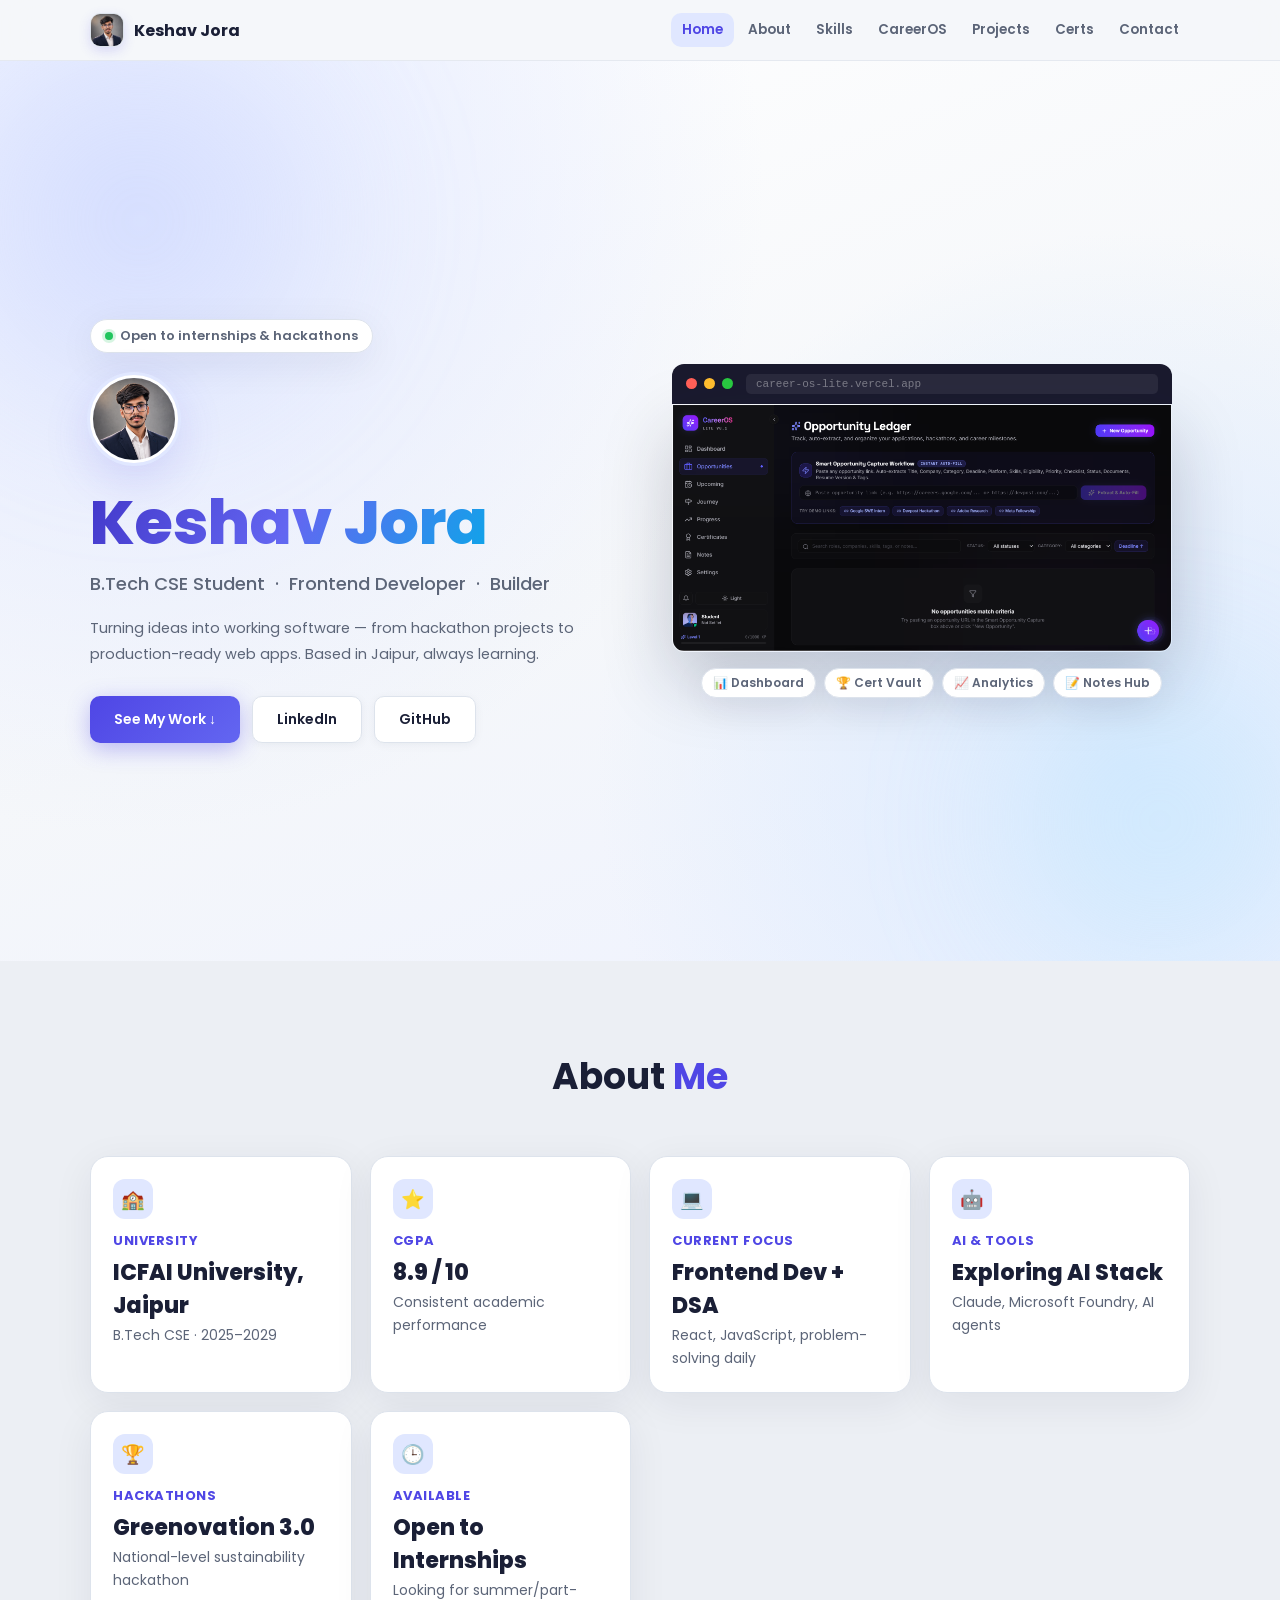
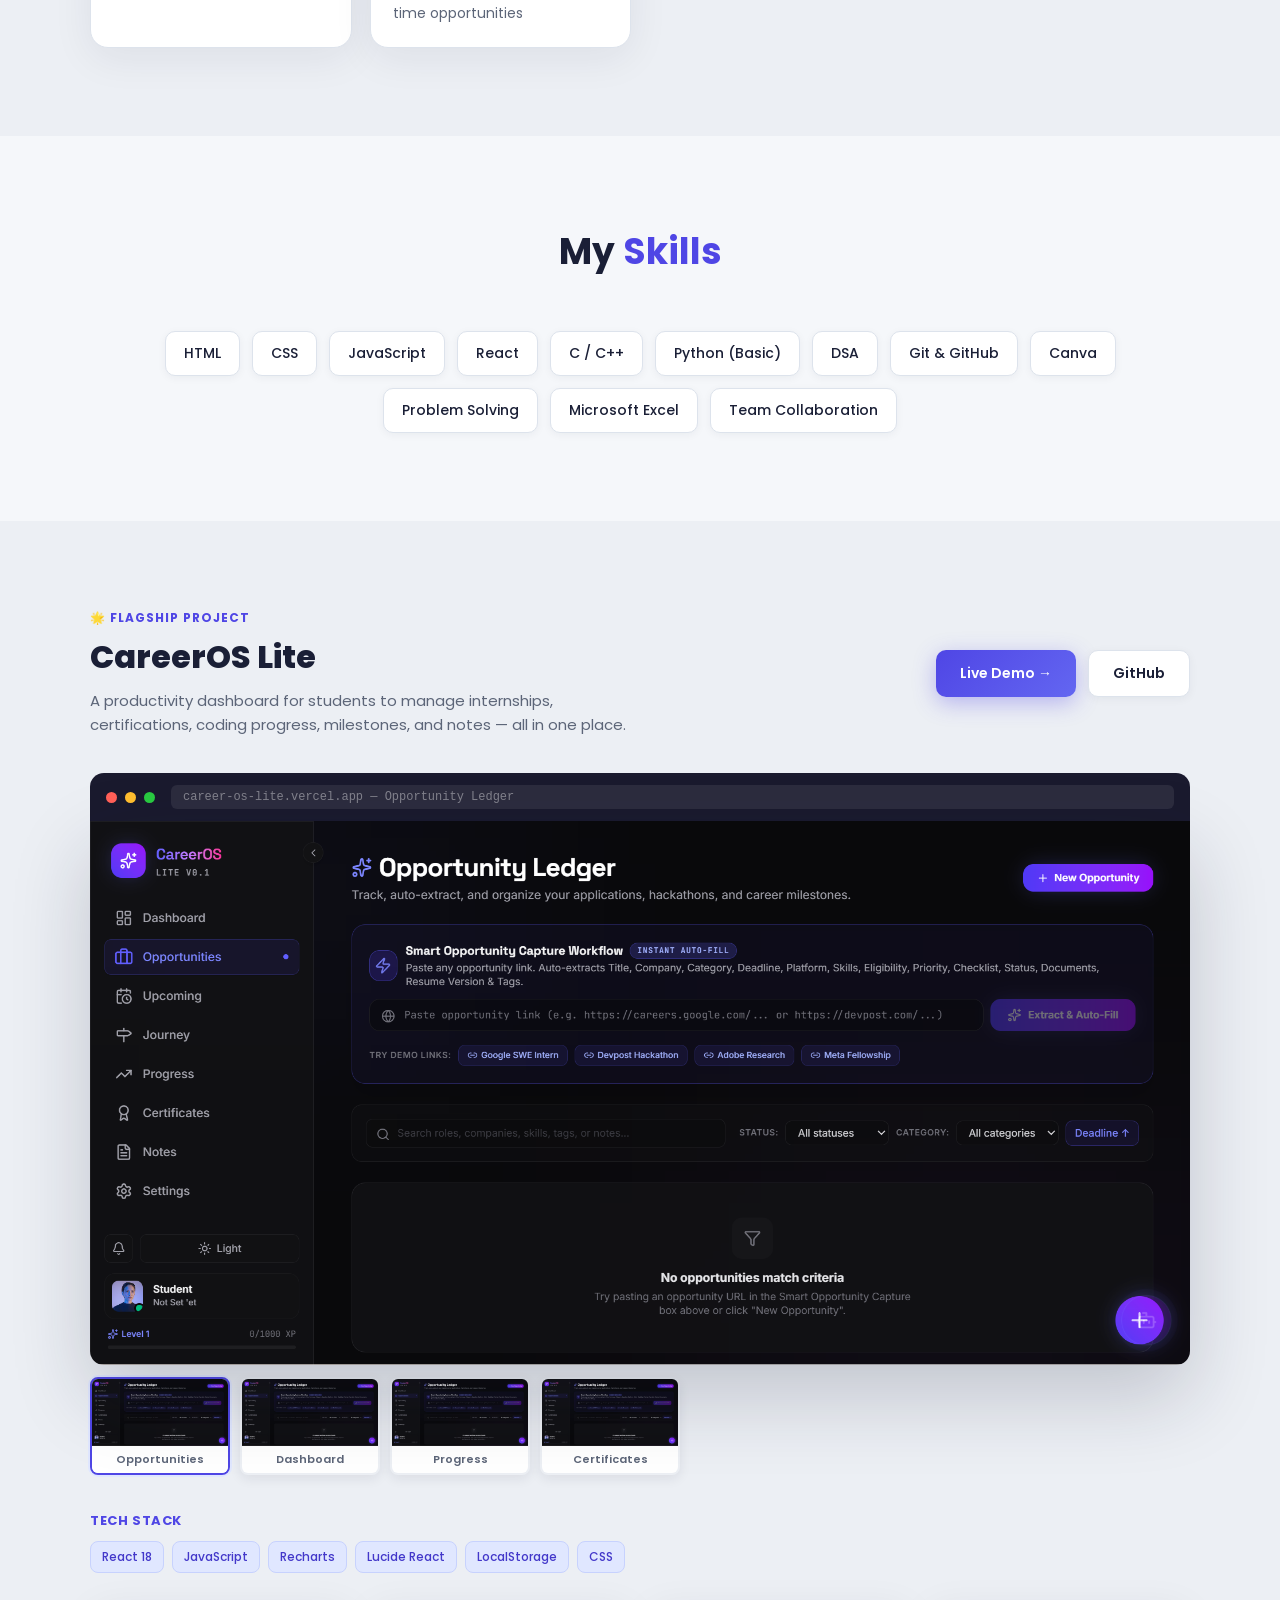
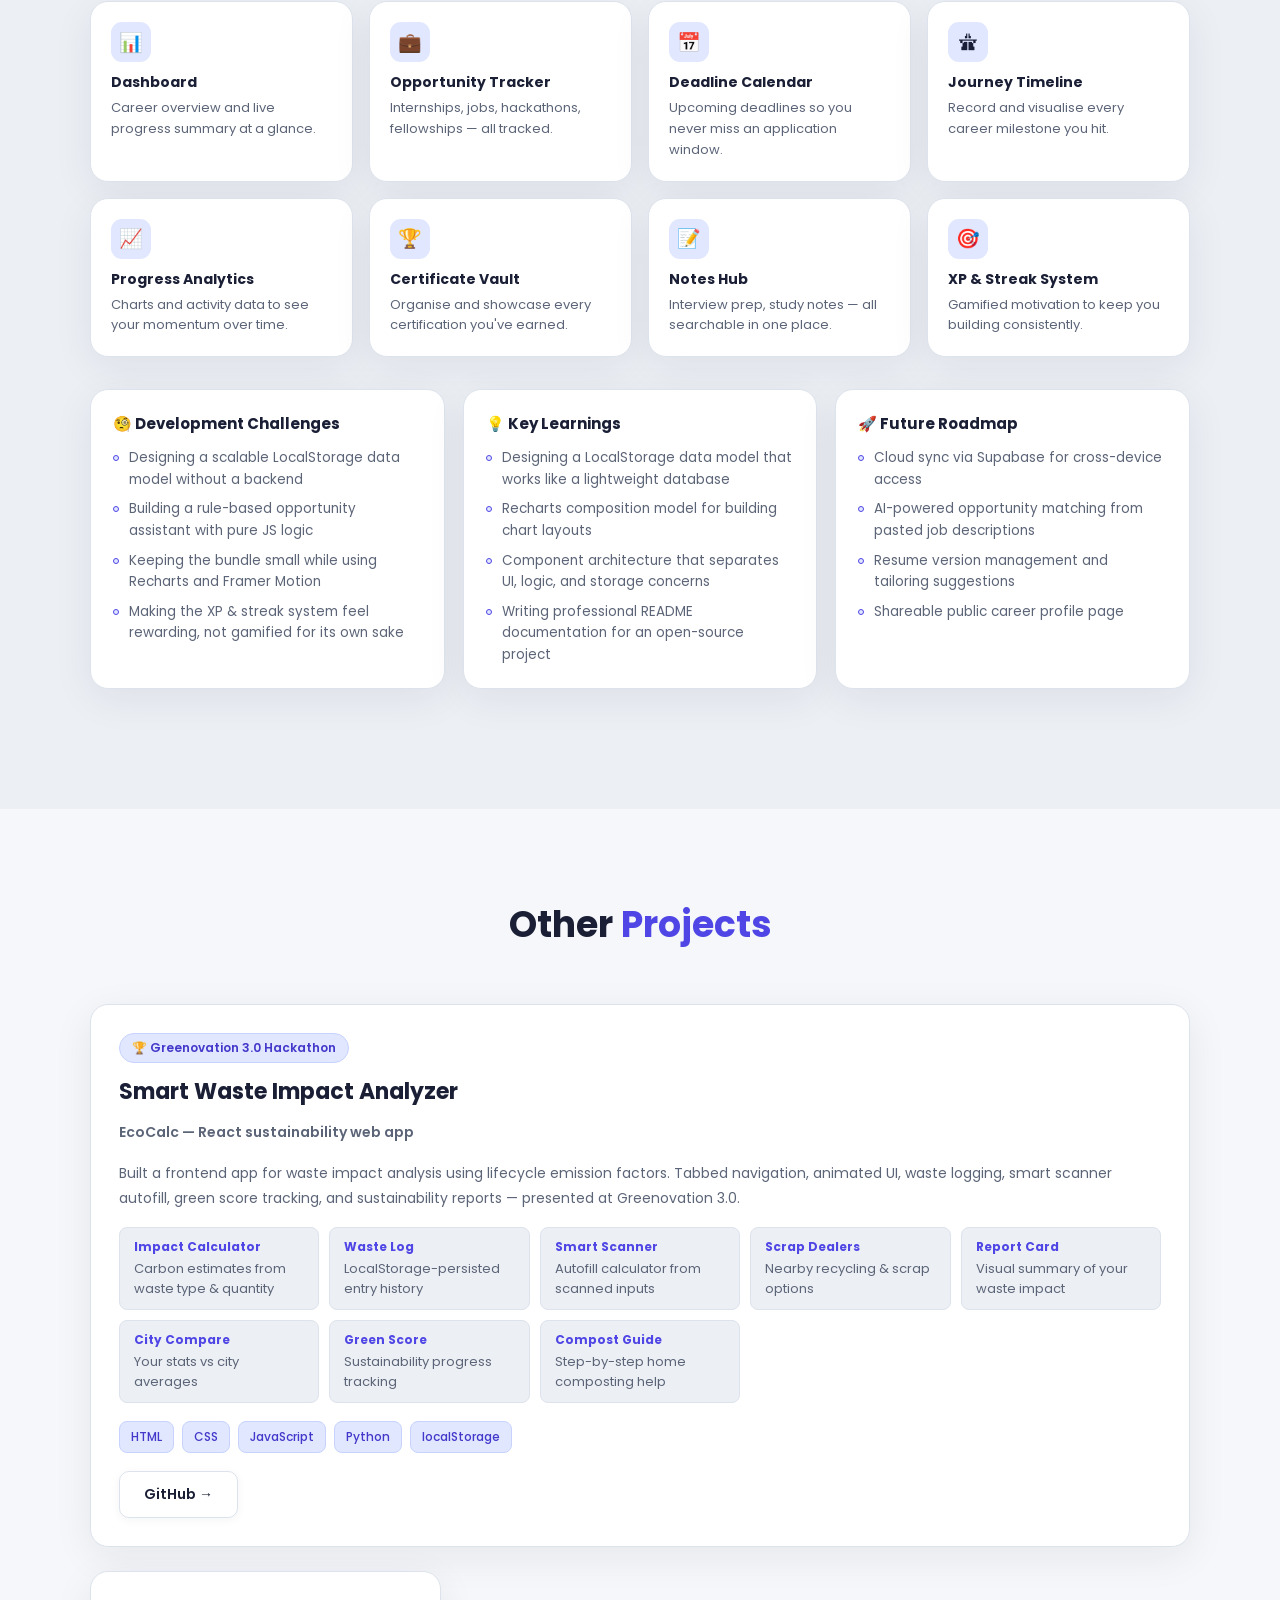
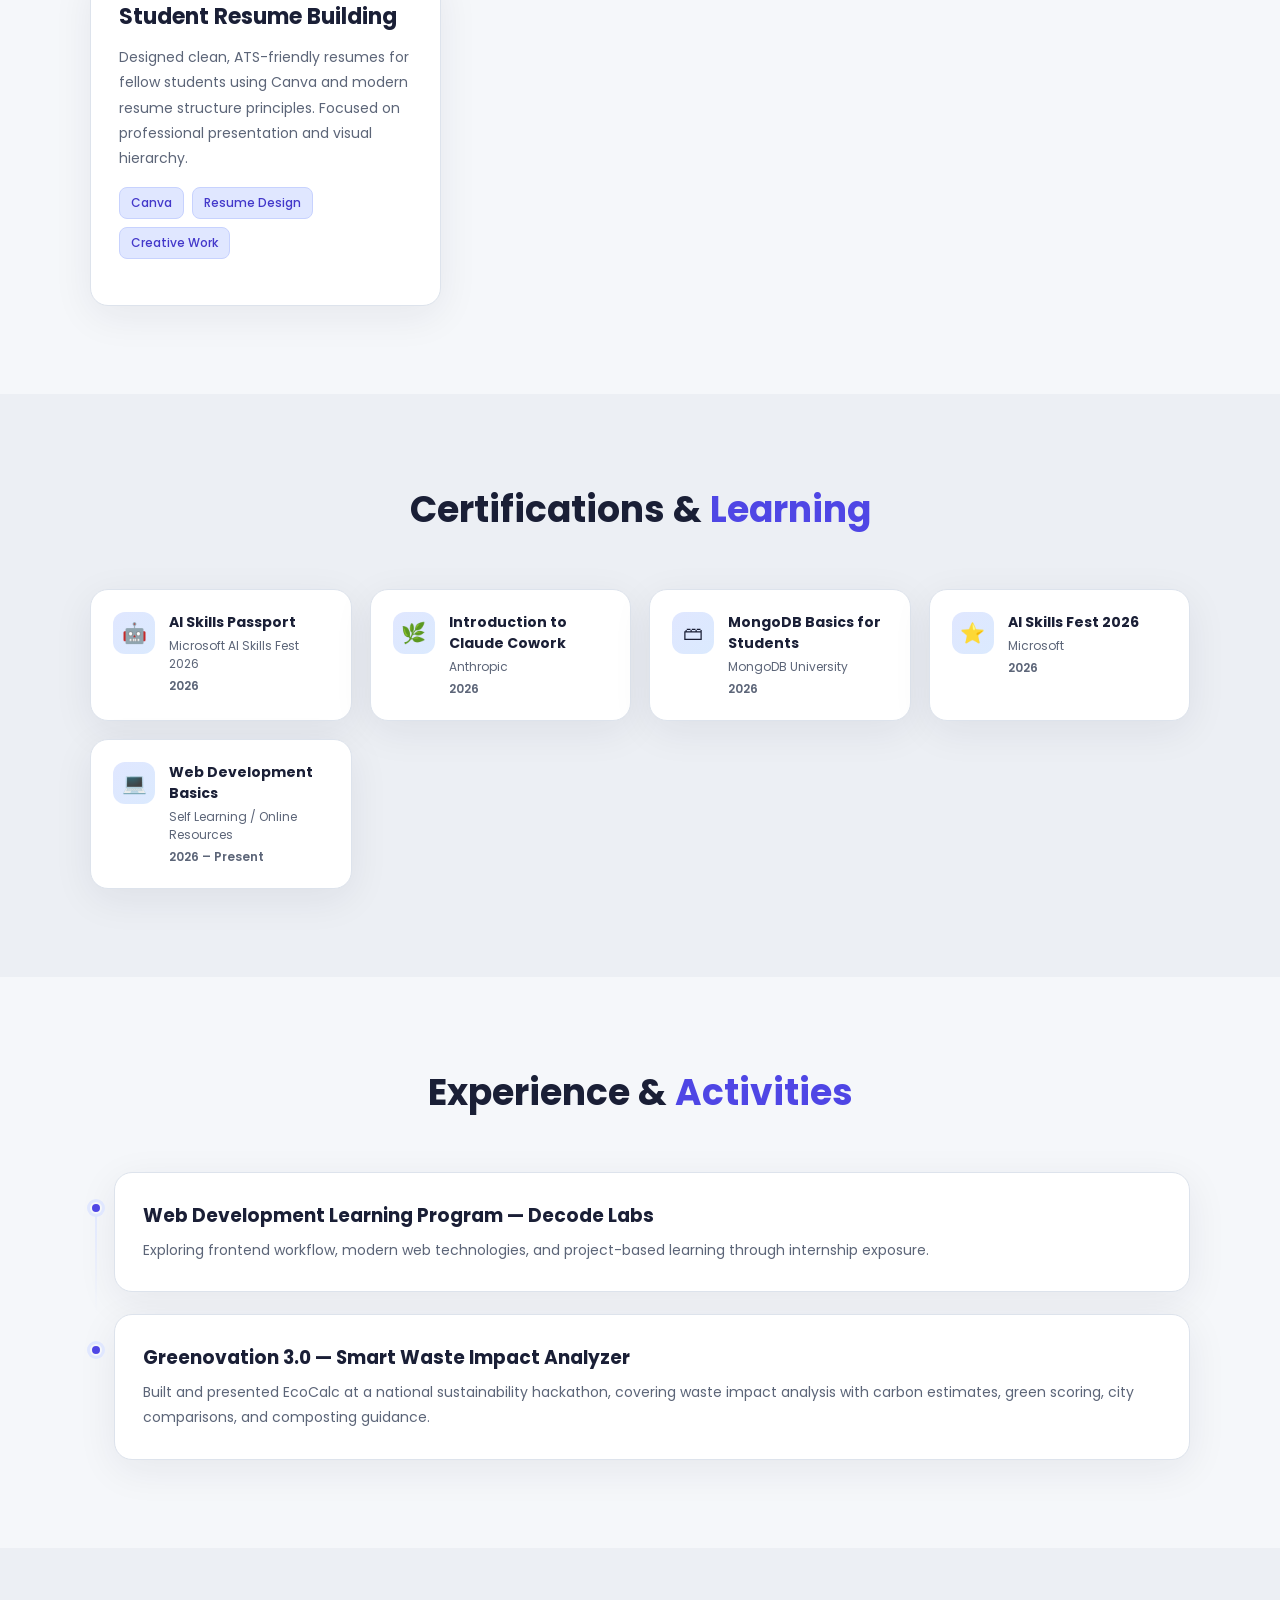
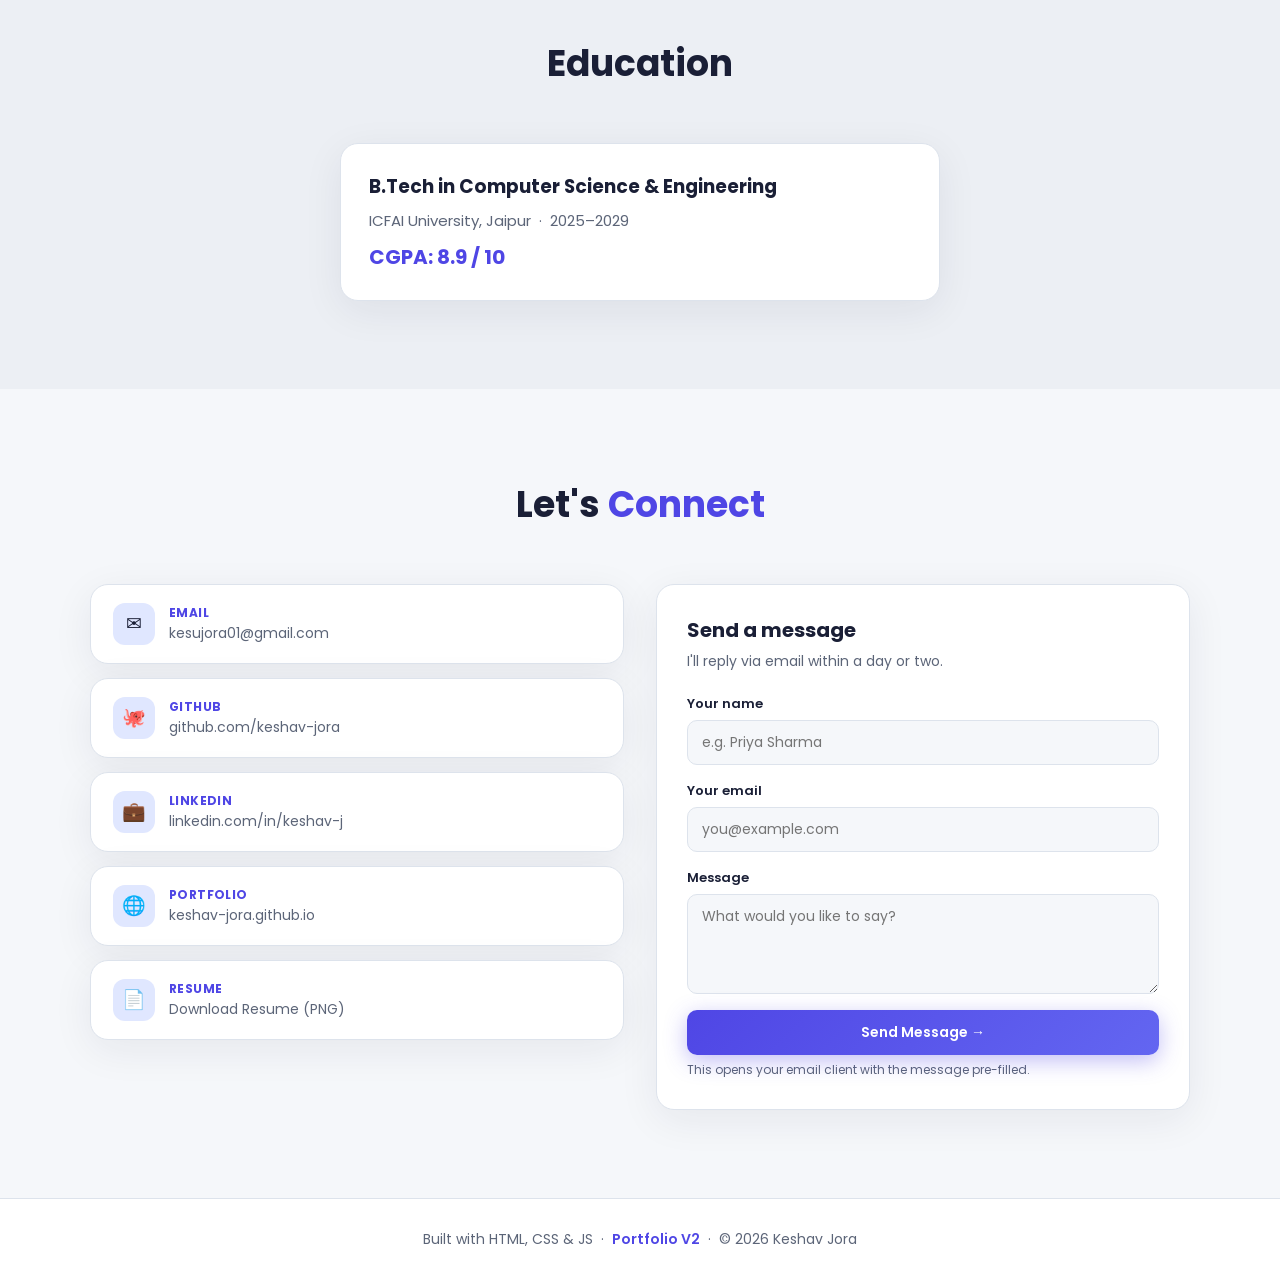
==== commit c78ae6c9: "Portfolio V2 update Portfolio V2 redesign with improved animations, project showcase, modular code s" ====
--- a/index.html
+++ b/index.html
@@ -1,30932 +1,330 @@
-<!DOCTYPE html>
-<html lang="en">
-<head>
-  <meta charset="UTF-8"/>
-  <meta name="viewport" content="width=device-width, initial-scale=1.0"/>
-  <title>Keshav Jora | Portfolio</title>
-  <meta name="description" content="B.Tech CSE student — frontend builder, hackathon participant, creative designer."/>
-  <link rel="preconnect" href="https://fonts.googleapis.com"/>
-  <link href="https://fonts.googleapis.com/css2?family=Poppins:wght@300;400;500;600;700;800&display=swap" rel="stylesheet"/>
-  <style>
-    /* ═══ TOKENS — identical to V2 ════════════════════════════════ */
-    :root {
-      --bg:           #f5f7fa;
-      --bg-alt:       #eceff4;
-      --white:        #ffffff;
-      --text:         #1a1f36;
-      --text-muted:   #5c6578;
-      --accent:       #4f46e5;
-      --accent-light: #6366f1;
-      --accent-dark:  #4338ca;
-      --accent-soft:  #e0e7ff;
-      --highlight:    #0ea5e9;
-      --border:       #dde3ec;
-      --shadow:       0 10px 40px rgba(26,31,54,0.07);
-      --shadow-lg:    0 20px 60px rgba(26,31,54,0.12);
-      --shadow-accent:0 16px 48px rgba(79,70,229,0.18);
-      --radius:       18px;
-      --radius-sm:    10px;
-      --ease:         cubic-bezier(0.34,1.56,0.64,1);
-      --ease-smooth:  cubic-bezier(0.25,0.46,0.45,0.94);
-    }
-    *, *::before, *::after { margin:0; padding:0; box-sizing:border-box; }
-    html { scroll-behavior:smooth; }
-    body { font-family:"Poppins",sans-serif; background:var(--bg); color:var(--text); overflow-x:hidden; }
-    a { text-decoration:none; color:inherit; }
-
-    /* ═══ SCROLL REVEAL ════════════════════════════════════════════ */
-    .reveal { opacity:0; transform:translateY(28px); transition:opacity 0.6s var(--ease-smooth),transform 0.6s var(--ease-smooth); }
-    .reveal.visible { opacity:1; transform:translateY(0); }
-    .reveal-left  { opacity:0; transform:translateX(-36px); transition:opacity 0.6s var(--ease-smooth),transform 0.6s var(--ease-smooth); }
-    .reveal-right { opacity:0; transform:translateX(36px);  transition:opacity 0.6s var(--ease-smooth),transform 0.6s var(--ease-smooth); }
-    .reveal-left.visible,.reveal-right.visible { opacity:1; transform:translate(0); }
-    @media(prefers-reduced-motion:reduce) { .reveal,.reveal-left,.reveal-right { opacity:1!important;transform:none!important;transition:none!important; } }
-
-    /* ═══ NAVBAR ═══════════════════════════════════════════════════ */
-    .top-nav { position:sticky; top:0; z-index:100; background:rgba(245,247,250,0.85); backdrop-filter:blur(18px); -webkit-backdrop-filter:blur(18px); border-bottom:1px solid rgba(221,227,236,0.7); transition:box-shadow 0.3s; }
-    .top-nav.scrolled { box-shadow:0 4px 24px rgba(26,31,54,0.08); }
-    .nav-inner { width:90%; max-width:1100px; margin:auto; padding:13px 0; display:flex; align-items:center; justify-content:space-between; gap:16px; }
-    .brand { display:flex; align-items:center; gap:10px; font-weight:700; color:var(--text); flex-shrink:0; }
-    .brand-photo { width:34px; height:34px; border-radius:10px; object-fit:cover; object-position:top; border:1.5px solid var(--border); box-shadow:0 4px 12px rgba(79,70,229,0.18); transition:transform 0.3s var(--ease); }
-    .brand:hover .brand-photo { transform:scale(1.1) rotate(-4deg); }
-    .nav-links { display:flex; align-items:center; gap:3px; flex-wrap:wrap; }
-    .nav-links a { font-size:13.5px; color:var(--text-muted); font-weight:600; padding:7px 11px; border-radius:var(--radius-sm); transition:color 0.2s,background 0.2s; }
-    .nav-links a:hover { background:var(--white); color:var(--accent-dark); }
-    .nav-links a.active { color:var(--accent); background:var(--accent-soft); }
-
-    /* ═══ LAYOUT ════════════════════════════════════════════════════ */
-    .container { width:90%; max-width:1100px; margin:auto; }
-    section { padding:88px 0; scroll-margin-top:80px; }
-    section:not(.hero):nth-of-type(even) { background:var(--bg-alt); }
-    .section-title { text-align:center; font-size:36px; font-weight:700; color:var(--text); margin-bottom:52px; }
-    .section-title span { color:var(--accent); }
-
-    /* ═══ HERO — two-column ════════════════════════════════════════ */
-    .hero { min-height:100vh; display:flex; align-items:center; padding:100px 0 60px; position:relative; overflow:hidden; }
-    .hero-bg { position:absolute; inset:0; z-index:0; background:radial-gradient(circle at 10% 15%,#e0e7ff 0%,transparent 46%),radial-gradient(circle at 88% 78%,#dbeafe 0%,transparent 40%),linear-gradient(160deg,#ffffff 0%,#f5f7fa 55%,#eef2ff 100%); }
-    .blob { position:absolute; border-radius:50%; filter:blur(64px); opacity:0.5; pointer-events:none; transition:transform 0.9s var(--ease-smooth); }
-    .blob-1 { width:520px; height:520px; background:radial-gradient(circle,#c7d2fe,transparent 70%); top:-100px; left:-120px; animation:blobDrift1 13s ease-in-out infinite alternate; }
-    .blob-2 { width:420px; height:420px; background:radial-gradient(circle,#bae6fd,transparent 70%); bottom:-70px; right:-90px; animation:blobDrift2 11s ease-in-out infinite alternate; }
-    @keyframes blobDrift1 { from{transform:translate(0,0) scale(1);} to{transform:translate(26px,16px) scale(1.06);} }
-    @keyframes blobDrift2 { from{transform:translate(0,0) scale(1);} to{transform:translate(-20px,-12px) scale(1.08);} }
-
-    .hero-inner { position:relative; z-index:1; width:90%; max-width:1100px; margin:auto; display:grid; grid-template-columns:1fr 1fr; gap:64px; align-items:center; }
-    .hero-left  { display:flex; flex-direction:column; align-items:flex-start; }
-    .hero-right { display:flex; align-items:center; justify-content:center; }
-
-    /* status chip */
-    .status-chip { display:inline-flex; align-items:center; gap:7px; background:var(--white); border:1px solid var(--border); border-radius:999px; padding:6px 14px; font-size:13px; font-weight:600; color:var(--text-muted); margin-bottom:22px; box-shadow:var(--shadow); }
-    .status-dot { width:8px; height:8px; border-radius:50%; background:#22c55e; box-shadow:0 0 0 3px rgba(34,197,94,0.18); animation:pulse 2.2s ease-in-out infinite; }
-    @keyframes pulse { 0%,100%{box-shadow:0 0 0 3px rgba(34,197,94,0.18);}50%{box-shadow:0 0 0 7px rgba(34,197,94,0.06);} }
-
-    /* photo ring */
-    .hero-photo-wrap { margin-bottom:26px; display:flex; align-items:center; gap:18px; }
-    .hero-photo { width:88px; height:88px; border-radius:999px; object-fit:cover; object-position:top center; border:3px solid var(--white); box-shadow:0 0 0 3px var(--accent-soft), var(--shadow-accent); transition:transform 0.4s var(--ease),box-shadow 0.4s; flex-shrink:0; }
-    .hero-photo:hover { transform:scale(1.06) rotate(3deg); box-shadow:0 0 0 4px var(--accent), var(--shadow-lg); }
-
-    .hero h1 { font-size:clamp(38px,5vw,62px); font-weight:800; margin-bottom:12px; background:linear-gradient(120deg,var(--accent-dark),var(--accent-light),var(--highlight)); -webkit-background-clip:text; background-clip:text; -webkit-text-fill-color:transparent; line-height:1.1; }
-    .hero h2 { font-size:clamp(15px,1.8vw,18px); color:var(--text-muted); font-weight:500; margin-bottom:16px; line-height:1.65; }
-    .hero-desc { line-height:1.85; color:var(--text-muted); font-size:14.5px; margin-bottom:0; }
-    .hero-item { opacity:0; transform:translateY(22px); }
-    .hero-item.enter { animation:heroIn 0.68s var(--ease-smooth) forwards; }
-    @keyframes heroIn { to{opacity:1;transform:translateY(0);} }
-
-    /* CTA buttons */
-    .buttons { margin-top:28px; display:flex; flex-wrap:wrap; gap:12px; }
-    .btn { padding:12px 24px; border-radius:var(--radius-sm); font-weight:600; font-size:14px; font-family:inherit; display:inline-flex; align-items:center; gap:6px; cursor:pointer; border:none; transition:transform 0.25s var(--ease),box-shadow 0.25s; position:relative; overflow:hidden; }
-    .btn::after { content:''; position:absolute; inset:0; background:rgba(255,255,255,0.14); opacity:0; transition:opacity 0.2s; }
-    .btn:hover::after { opacity:1; }
-    .btn:active { transform:scale(0.96)!important; }
-    .btn-primary { background:linear-gradient(135deg,var(--accent),var(--accent-light)); color:#fff; box-shadow:0 6px 22px rgba(79,70,229,0.35); }
-    .btn-primary:hover { transform:translateY(-3px); box-shadow:0 10px 32px rgba(79,70,229,0.46); }
-    .btn-secondary { background:var(--white); color:var(--text); border:1.5px solid var(--border); box-shadow:0 2px 10px rgba(26,31,54,0.05); }
-    .btn-secondary:hover { transform:translateY(-3px); border-color:var(--accent); color:var(--accent); box-shadow:0 8px 24px rgba(79,70,229,0.12); }
-
-    /* right side mini browser */
-    .hero-browser { width:100%; max-width:500px; }
-    .hero-browser .browser-bar { background:#1a1a2e; border-radius:12px 12px 0 0; padding:10px 14px; display:flex; align-items:center; gap:7px; }
-    .browser-dot { width:11px; height:11px; border-radius:50%; }
-    .browser-dot:nth-child(1){background:#ff5f57;}
-    .browser-dot:nth-child(2){background:#febc2e;}
-    .browser-dot:nth-child(3){background:#28c840;}
-    .hero-browser .browser-url { flex:1; background:rgba(255,255,255,0.07); border-radius:5px; padding:4px 10px; font-size:11px; color:rgba(255,255,255,0.38); font-family:monospace; margin-left:6px; }
-    .hero-browser .browser-screen { border-radius:0 0 12px 12px; overflow:hidden; border:1px solid rgba(255,255,255,0.05); box-shadow:0 28px 70px rgba(26,31,54,0.22); }
-    .hero-browser .browser-screen img { width:100%; display:block; }
-
-    /* floating badges */
-    .hero-badges { display:flex; flex-wrap:wrap; gap:8px; margin-top:16px; justify-content:center; }
-    .hero-badge { display:inline-flex; align-items:center; gap:5px; background:var(--white); border:1px solid var(--border); border-radius:999px; padding:5px 11px; font-size:12px; font-weight:600; color:var(--text-muted); box-shadow:var(--shadow); }
-
-    /* ═══ CARDS ══════════════════════════════════════════════════════ */
-    .card { background:var(--white); border:1px solid var(--border); border-radius:var(--radius); padding:28px; box-shadow:var(--shadow); transition:transform 0.3s var(--ease),box-shadow 0.3s,border-color 0.3s; }
-    .card:hover { transform:translateY(-6px); border-color:var(--accent-soft); box-shadow:var(--shadow-accent); }
-
-    /* ═══ ABOUT CARDS ════════════════════════════════════════════════ */
-    .about-grid { display:grid; grid-template-columns:repeat(auto-fit,minmax(240px,1fr)); gap:18px; }
-    .about-card { background:var(--white); border:1px solid var(--border); border-radius:var(--radius); padding:22px; box-shadow:var(--shadow); transition:transform 0.3s var(--ease),box-shadow 0.3s,border-color 0.3s; }
-    .about-card:hover { transform:translateY(-5px); border-color:var(--accent-soft); box-shadow:var(--shadow-accent); }
-    .about-card-icon { width:40px; height:40px; border-radius:12px; background:var(--accent-soft); display:grid; place-items:center; font-size:19px; margin-bottom:12px; }
-    .about-card h4 { font-size:13px; font-weight:700; color:var(--accent); text-transform:uppercase; letter-spacing:0.5px; margin-bottom:5px; }
-    .about-card p { font-size:14px; color:var(--text-muted); line-height:1.65; }
-    .about-card .val { font-size:22px; font-weight:800; color:var(--text); margin-bottom:2px; }
-
-    /* ═══ SKILLS ══════════════════════════════════════════════════════ */
-    .skills-grid { display:flex; flex-wrap:wrap; gap:12px; justify-content:center; }
-    .skill { background:var(--white); padding:11px 18px; border-radius:var(--radius-sm); font-size:14px; font-weight:500; border:1px solid var(--border); color:var(--text); box-shadow:0 2px 8px rgba(26,31,54,0.05); transition:transform 0.25s var(--ease),border-color 0.25s,color 0.25s,background 0.25s,box-shadow 0.25s; cursor:default; }
-    .skill:hover { border-color:var(--accent); color:var(--accent-dark); background:var(--accent-soft); transform:translateY(-3px); box-shadow:0 6px 20px rgba(79,70,229,0.12); }
-
-    /* ═══ CAREEROS — FLAGSHIP ═══════════════════════════════════════ */
-    /* Product header */
-    .co-header { display:flex; align-items:center; justify-content:space-between; gap:20px; flex-wrap:wrap; margin-bottom:36px; }
-    .co-title-block { }
-    .co-eyebrow { font-size:12px; font-weight:700; color:var(--accent); text-transform:uppercase; letter-spacing:1px; margin-bottom:6px; }
-    .co-title { font-size:32px; font-weight:800; color:var(--text); margin-bottom:8px; }
-    .co-subtitle { font-size:15px; color:var(--text-muted); line-height:1.6; max-width:560px; }
-    .co-actions { display:flex; gap:12px; flex-shrink:0; }
-
-    /* Screenshot gallery */
-    .gallery-wrap { position:relative; margin-bottom:36px; }
-    .gallery-main { position:relative; }
-    .browser-bar { background:#1a1a2e; border-radius:14px 14px 0 0; padding:12px 16px; display:flex; align-items:center; gap:8px; }
-    .browser-url { flex:1; background:rgba(255,255,255,0.08); border-radius:6px; padding:5px 12px; font-size:12px; color:rgba(255,255,255,0.4); font-family:monospace; margin-left:8px; }
-    .browser-screen { border-radius:0 0 14px 14px; overflow:hidden; box-shadow:0 32px 80px rgba(26,31,54,0.2); }
-    .browser-screen img { width:100%; display:block; transition:opacity 0.4s var(--ease-smooth); }
-    /* thumbnail row */
-    .gallery-thumbs { display:flex; gap:10px; margin-top:12px; flex-wrap:wrap; }
-    .gallery-thumb { flex:1; min-width:80px; max-width:140px; border-radius:8px; overflow:hidden; cursor:pointer; border:2px solid transparent; transition:border-color 0.2s,transform 0.2s,box-shadow 0.2s; box-shadow:0 4px 12px rgba(26,31,54,0.08); }
-    .gallery-thumb:hover { transform:translateY(-2px); box-shadow:0 8px 20px rgba(79,70,229,0.14); }
-    .gallery-thumb.active { border-color:var(--accent); box-shadow:0 0 0 2px var(--accent-soft); }
-    .gallery-thumb img { width:100%; display:block; }
-    .gallery-label { font-size:11px; font-weight:600; color:var(--text-muted); text-align:center; padding:5px 4px; background:var(--white); }
-
-    /* Feature cards */
-    .co-features { display:grid; grid-template-columns:repeat(auto-fit,minmax(210px,1fr)); gap:16px; margin-bottom:32px; }
-    .co-feature { background:var(--white); border:1px solid var(--border); border-radius:var(--radius); padding:20px; box-shadow:var(--shadow); transition:transform 0.3s var(--ease),border-color 0.3s,box-shadow 0.3s; }
-    .co-feature:hover { transform:translateY(-5px); border-color:var(--accent-soft); box-shadow:var(--shadow-accent); }
-    .co-feature-icon { width:40px; height:40px; border-radius:11px; background:var(--accent-soft); display:grid; place-items:center; margin-bottom:10px; font-size:19px; }
-    .co-feature h4 { font-size:14px; font-weight:700; margin-bottom:5px; }
-    .co-feature p  { font-size:13px; color:var(--text-muted); line-height:1.6; }
-
-    /* Tech stack */
-    .tech-stack { display:flex; flex-wrap:wrap; gap:8px; margin-bottom:18px; }
-    .tech { background:var(--accent-soft); border:1px solid #c7d2fe; color:var(--accent-dark); padding:6px 11px; border-radius:8px; font-size:12px; font-weight:500; }
-
-    /* Detail panels */
-    .co-detail-grid { display:grid; grid-template-columns:repeat(auto-fit,minmax(280px,1fr)); gap:18px; margin-bottom:32px; }
-    .co-detail-panel { background:var(--white); border:1px solid var(--border); border-radius:var(--radius); padding:22px; box-shadow:var(--shadow); }
-    .co-detail-panel h4 { font-size:15px; font-weight:700; color:var(--text); margin-bottom:12px; display:flex; align-items:center; gap:8px; }
-    .co-detail-panel ul { list-style:none; display:flex; flex-direction:column; gap:8px; }
-    .co-detail-panel li { font-size:13.5px; color:var(--text-muted); line-height:1.6; padding-left:16px; position:relative; }
-    .co-detail-panel li::before { content:""; position:absolute; left:0; top:8px; width:6px; height:6px; border-radius:50%; background:var(--accent-soft); border:1.5px solid var(--accent); }
-
-    /* ═══ PROJECTS ════════════════════════════════════════════════════ */
-    .projects-grid { display:grid; grid-template-columns:repeat(auto-fit,minmax(320px,1fr)); gap:24px; }
-    .featured-project { grid-column:1/-1; }
-    .project-badge { display:inline-block; background:var(--accent-soft); color:var(--accent-dark); font-size:12px; font-weight:600; padding:5px 12px; border-radius:999px; margin-bottom:12px; border:1px solid #c7d2fe; }
-    .project-subtitle { color:var(--highlight); font-size:14px; font-weight:600; margin-bottom:10px; }
-    .project-card h3 { font-size:22px; margin-bottom:12px; }
-    .project-card p  { line-height:1.8; color:var(--text-muted); font-size:14px; margin-bottom:16px; }
-    .feature-list { display:grid; grid-template-columns:repeat(auto-fit,minmax(195px,1fr)); gap:10px; margin-bottom:18px; }
-    .feature-item { background:var(--bg-alt); border:1px solid var(--border); padding:10px 14px; border-radius:8px; font-size:13px; color:var(--text-muted); transition:border-color 0.2s,transform 0.2s; }
-    .feature-item:hover { border-color:var(--accent-soft); transform:translateY(-2px); }
-    .feature-item strong { color:var(--accent); display:block; margin-bottom:3px; font-size:12px; }
-
-    /* ═══ TIMELINE ════════════════════════════════════════════════════ */
-    .timeline { display:grid; gap:22px; }
-    .timeline-card { position:relative; padding-left:24px; }
-    .timeline-card::before { content:''; position:absolute; left:5px; top:32px; bottom:-22px; width:2px; background:linear-gradient(to bottom,var(--accent-soft),transparent); }
-    .timeline-card:last-child::before { display:none; }
-    .timeline-dot { position:absolute; left:0; top:30px; width:12px; height:12px; border-radius:50%; background:var(--accent); border:2px solid var(--bg); box-shadow:0 0 0 3px var(--accent-soft); }
-    .timeline .card h3 { margin-bottom:8px; color:var(--text); }
-    .timeline .card p { color:var(--text-muted); line-height:1.8; font-size:14px; }
-
-    /* ═══ CERTS ════════════════════════════════════════════════════════ */
-    .certs-grid { display:grid; grid-template-columns:repeat(auto-fit,minmax(260px,1fr)); gap:18px; }
-    .cert-card { background:var(--white); border:1px solid var(--border); border-radius:var(--radius); padding:22px; box-shadow:var(--shadow); transition:transform 0.3s var(--ease),border-color 0.3s,box-shadow 0.3s; display:flex; align-items:flex-start; gap:14px; }
-    .cert-card:hover { transform:translateY(-5px); border-color:var(--accent-soft); box-shadow:var(--shadow-accent); }
-    .cert-icon { width:42px; height:42px; min-width:42px; border-radius:12px; background:linear-gradient(135deg,var(--accent-soft),#dbeafe); display:grid; place-items:center; font-size:20px; }
-    .cert-card h4 { font-size:14px; font-weight:700; margin-bottom:4px; }
-    .cert-card p  { font-size:12px; color:var(--text-muted); }
-    .cert-year { font-size:11px; color:var(--accent); font-weight:600; margin-top:4px; }
-
-    /* ═══ CONTACT ═════════════════════════════════════════════════════ */
-    .contact-layout { display:grid; grid-template-columns:1fr 1fr; gap:32px; align-items:start; }
-    .contact-links { display:grid; gap:14px; }
-    .contact-link-card { display:flex; align-items:center; gap:14px; background:var(--white); border:1px solid var(--border); border-radius:var(--radius); padding:18px 22px; box-shadow:var(--shadow); transition:transform 0.25s var(--ease),border-color 0.25s,box-shadow 0.25s; }
-    .contact-link-card:hover { transform:translateY(-4px); border-color:var(--accent-soft); box-shadow:var(--shadow-accent); }
-    .cl-icon { width:42px; height:42px; min-width:42px; border-radius:12px; background:var(--accent-soft); display:grid; place-items:center; font-size:19px; transition:transform 0.3s var(--ease); }
-    .contact-link-card:hover .cl-icon { transform:scale(1.1) rotate(-6deg); }
-    .cl-label { font-size:12px; font-weight:700; color:var(--accent); text-transform:uppercase; letter-spacing:0.4px; }
-    .cl-value { font-size:14px; color:var(--text-muted); margin-top:1px; }
-
-    /* Contact form */
-    .contact-form-wrap { background:var(--white); border:1px solid var(--border); border-radius:var(--radius); padding:30px; box-shadow:var(--shadow); }
-    .contact-form-wrap h3 { font-size:20px; font-weight:700; margin-bottom:6px; }
-    .contact-form-wrap .form-sub { font-size:14px; color:var(--text-muted); margin-bottom:22px; }
-    .form-group { display:flex; flex-direction:column; gap:6px; margin-bottom:16px; }
-    .form-group label { font-size:13px; font-weight:600; color:var(--text); }
-    .form-group input, .form-group textarea { font-family:inherit; font-size:14px; color:var(--text); background:var(--bg); border:1.5px solid var(--border); border-radius:var(--radius-sm); padding:11px 14px; outline:none; transition:border-color 0.2s,box-shadow 0.2s; resize:vertical; }
-    .form-group input:focus, .form-group textarea:focus { border-color:var(--accent); box-shadow:0 0 0 3px rgba(79,70,229,0.1); }
-    .form-group textarea { min-height:100px; }
-    .form-note { font-size:12px; color:var(--text-muted); margin-top:6px; }
-    .form-success { display:none; background:var(--accent-soft); border:1px solid #c7d2fe; border-radius:var(--radius-sm); padding:12px 16px; font-size:14px; color:var(--accent-dark); font-weight:600; margin-top:14px; }
-
-    /* ═══ FOOTER ══════════════════════════════════════════════════════ */
-    footer { text-align:center; padding:30px 20px; border-top:1px solid var(--border); background:var(--white); color:var(--text-muted); font-size:14px; }
-    footer span { color:var(--accent); font-weight:600; }
-
-    /* ═══ RESPONSIVE ══════════════════════════════════════════════════ */
-    @media(max-width:860px) {
-      .hero-inner { grid-template-columns:1fr; gap:40px; text-align:center; }
-      .hero-left { align-items:center; }
-      .hero-right { justify-content:center; }
-      .hero-browser { max-width:420px; }
-      .contact-layout { grid-template-columns:1fr; }
-    }
-    @media(max-width:768px) {
-      .hero { padding:90px 0 50px; }
-      .hero h1 { font-size:38px; }
-      .hero h2 { font-size:16px; }
-      .section-title { font-size:28px; margin-bottom:36px; }
-      .nav-links a { font-size:12px; padding:6px 8px; }
-      .blob-1 { width:280px; height:280px; }
-      .blob-2 { width:220px; height:220px; }
-      .browser-url { display:none; }
-      .co-header { flex-direction:column; align-items:flex-start; }
-      .co-actions { width:100%; }
-    }
-  </style>
-</head>
-<body>
-
-<!-- ══════════════════ NAVBAR ══════════════════ -->
-<header class="top-nav" id="navbar">
-  <div class="nav-inner">
-    <a class="brand" href="#home">
-      <img class="brand-photo" src="[data-uri]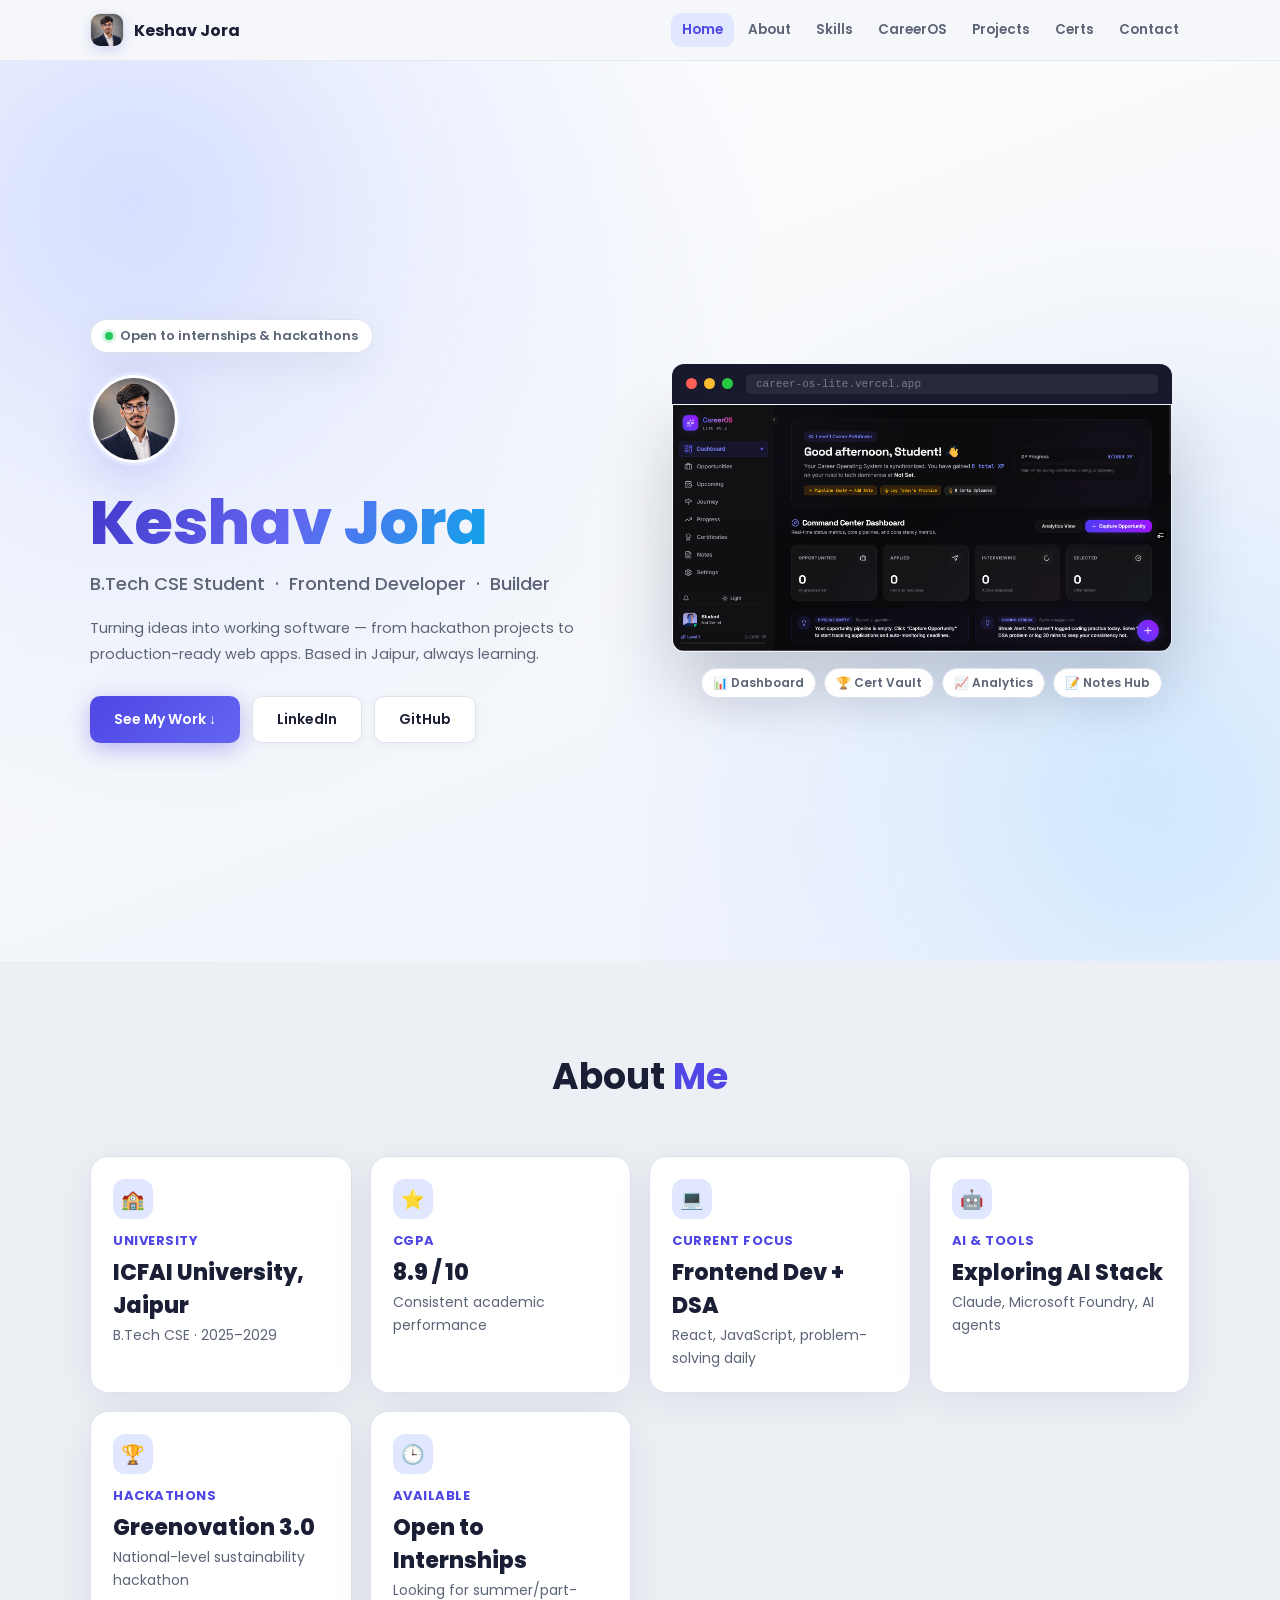
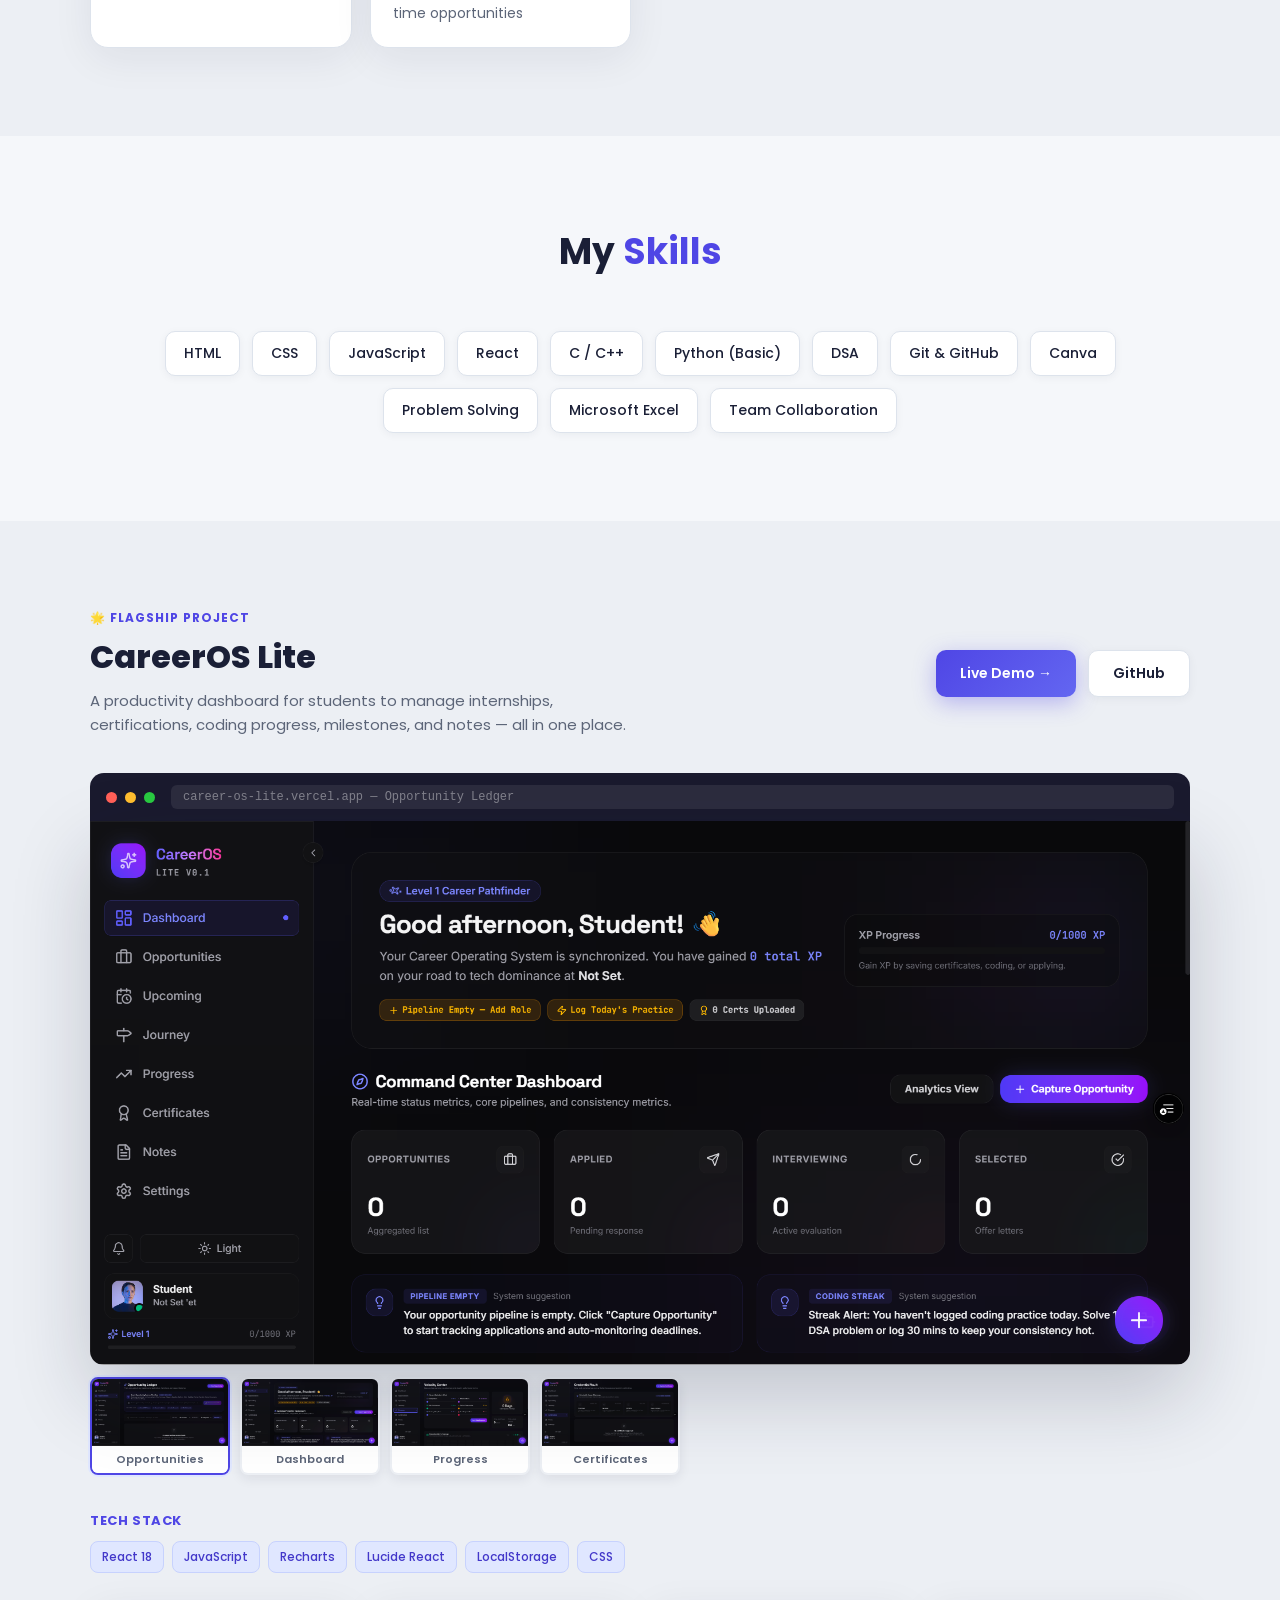
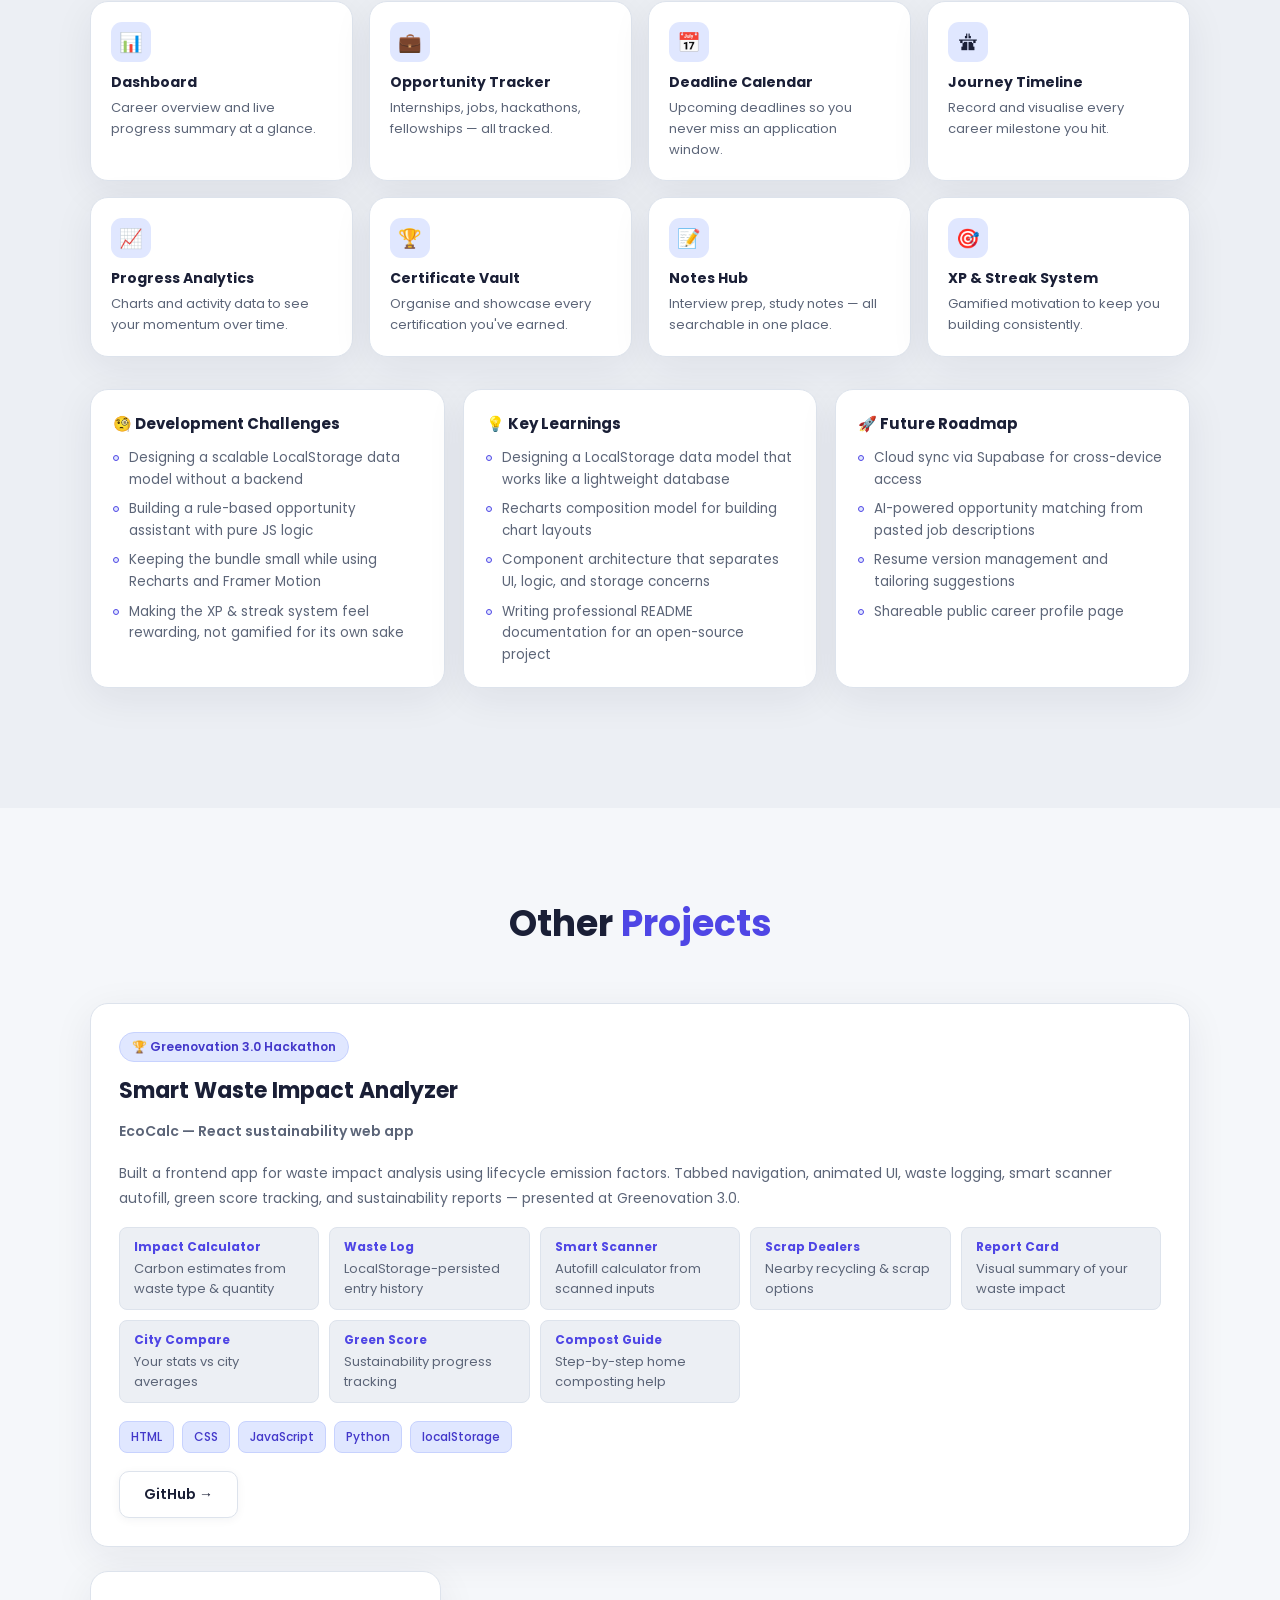
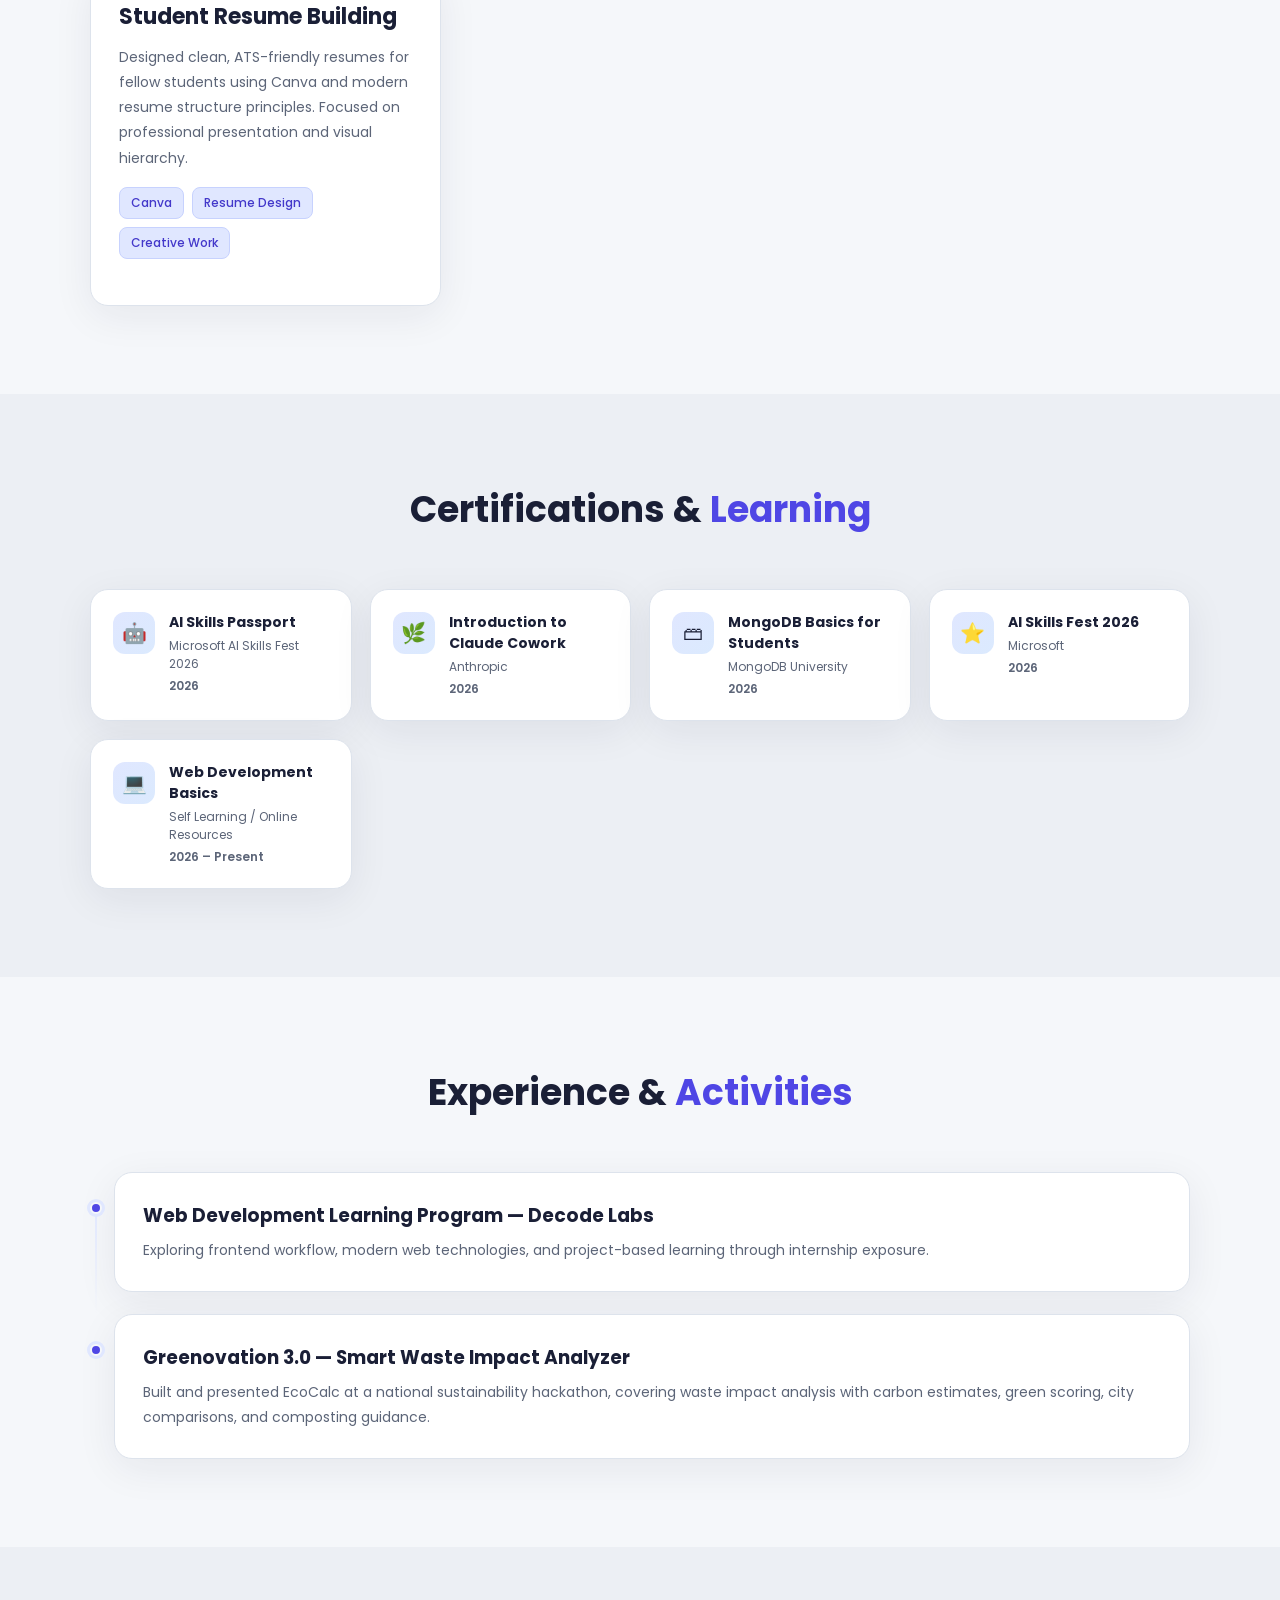
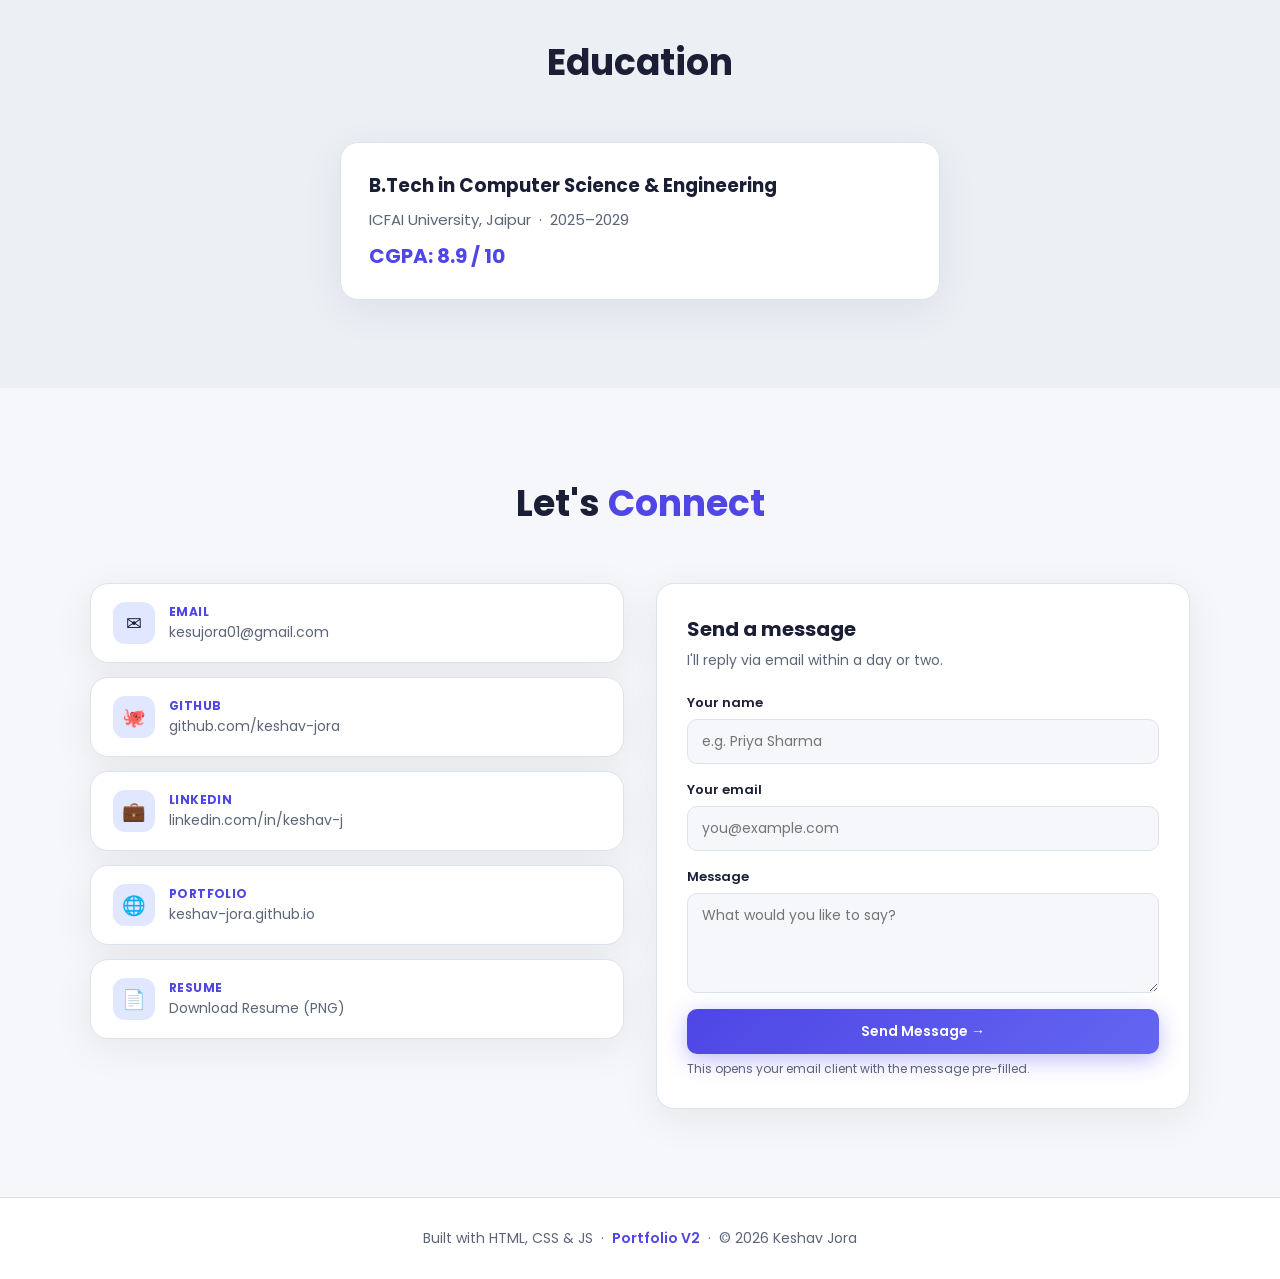
==== commit 5595aad1: "Portfolio V2 improvements Updated CareerOS screenshots, improved gallery interaction, corrected cont" ====
--- a/index.html
+++ b/index.html
@@ -77,7 +77,7 @@
             <div class="hero-browser browser-url">career-os-lite.vercel.app</div>
           </div>
           <div class="browser-screen">
-            <img src="assets/careeros-dashboard.png" alt="CareerOS Lite dashboard"/>
+            <img src="assets/dashboard.png" alt="CareerOS Lite dashboard"/>
           </div>
         </div>
         <div class="hero-badges">
@@ -135,25 +135,25 @@
           <div class="browser-url" id="gallery-url">career-os-lite.vercel.app &mdash; Opportunity Ledger</div>
         </div>
         <div class="browser-screen">
-          <img id="gallery-active-img" src="assets/careeros-dashboard.png" alt="CareerOS Lite screenshot"/>
+          <img id="gallery-active-img" src="assets/dashboard.png" alt="CareerOS Lite screenshot"/>
         </div>
       </div>
       <!-- Thumbnail row — same image, labeled as different views (only one real screenshot provided) -->
       <div class="gallery-thumbs">
-        <div class="gallery-thumb active" data-label="Opportunities" onclick="switchScreen(this,'Opportunity Ledger')">
-          <img src="assets/careeros-dashboard.png" alt="Opportunities view"/>
+        <div class="gallery-thumb active" data-label="Opportunities" onclick="switchScreen(this,'Opportunity Ledger','assets/opportunities.png')">
+          <img src="assets/opportunities.png" alt="Opportunities view"/>
           <div class="gallery-label">Opportunities</div>
         </div>
-        <div class="gallery-thumb" data-label="Dashboard" onclick="switchScreen(this,'Dashboard Overview')">
-          <img src="assets/careeros-dashboard.png" alt="Dashboard view"/>
+        <div class="gallery-thumb" data-label="Dashboard" onclick="switchScreen(this,'Dashboard Overview','assets/dashboard.png')">
+          <img src="assets/dashboard.png" alt="Dashboard view"/>
           <div class="gallery-label">Dashboard</div>
         </div>
-        <div class="gallery-thumb" data-label="Progress" onclick="switchScreen(this,'Progress & Analytics')">
-          <img src="assets/careeros-dashboard.png" alt="Progress view"/>
+        <div class="gallery-thumb" data-label="Progress" onclick="switchScreen(this,'Progress &amp; Analytics','assets/progress.png')">
+          <img src="assets/progress.png" alt="Progress view"/>
           <div class="gallery-label">Progress</div>
         </div>
-        <div class="gallery-thumb" data-label="Certificates" onclick="switchScreen(this,'Certificate Vault')">
-          <img src="assets/careeros-dashboard.png" alt="Certificates view"/>
+        <div class="gallery-thumb" data-label="Certificates" onclick="switchScreen(this,'Certificate Vault','assets/certificates.png')">
+          <img src="assets/certificates.png" alt="Certificates view"/>
           <div class="gallery-label">Certificates</div>
         </div>
       </div>
